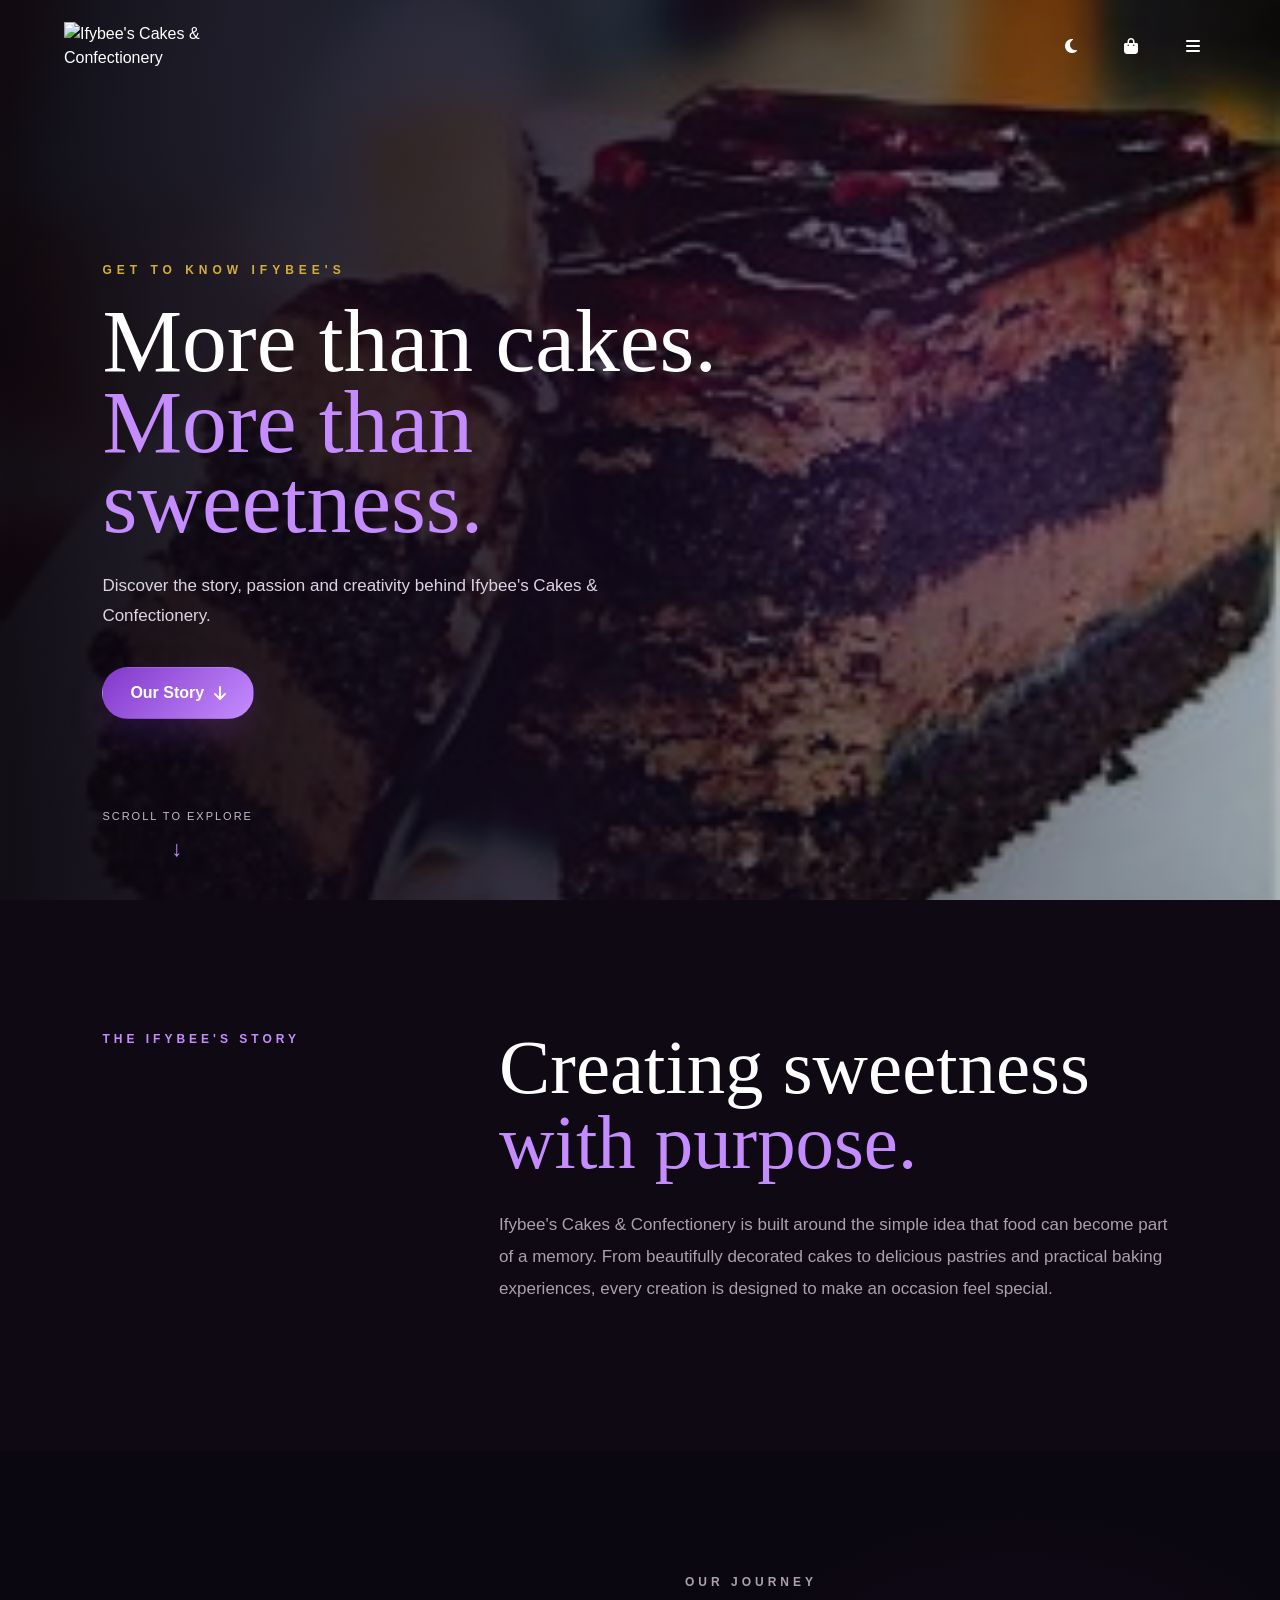
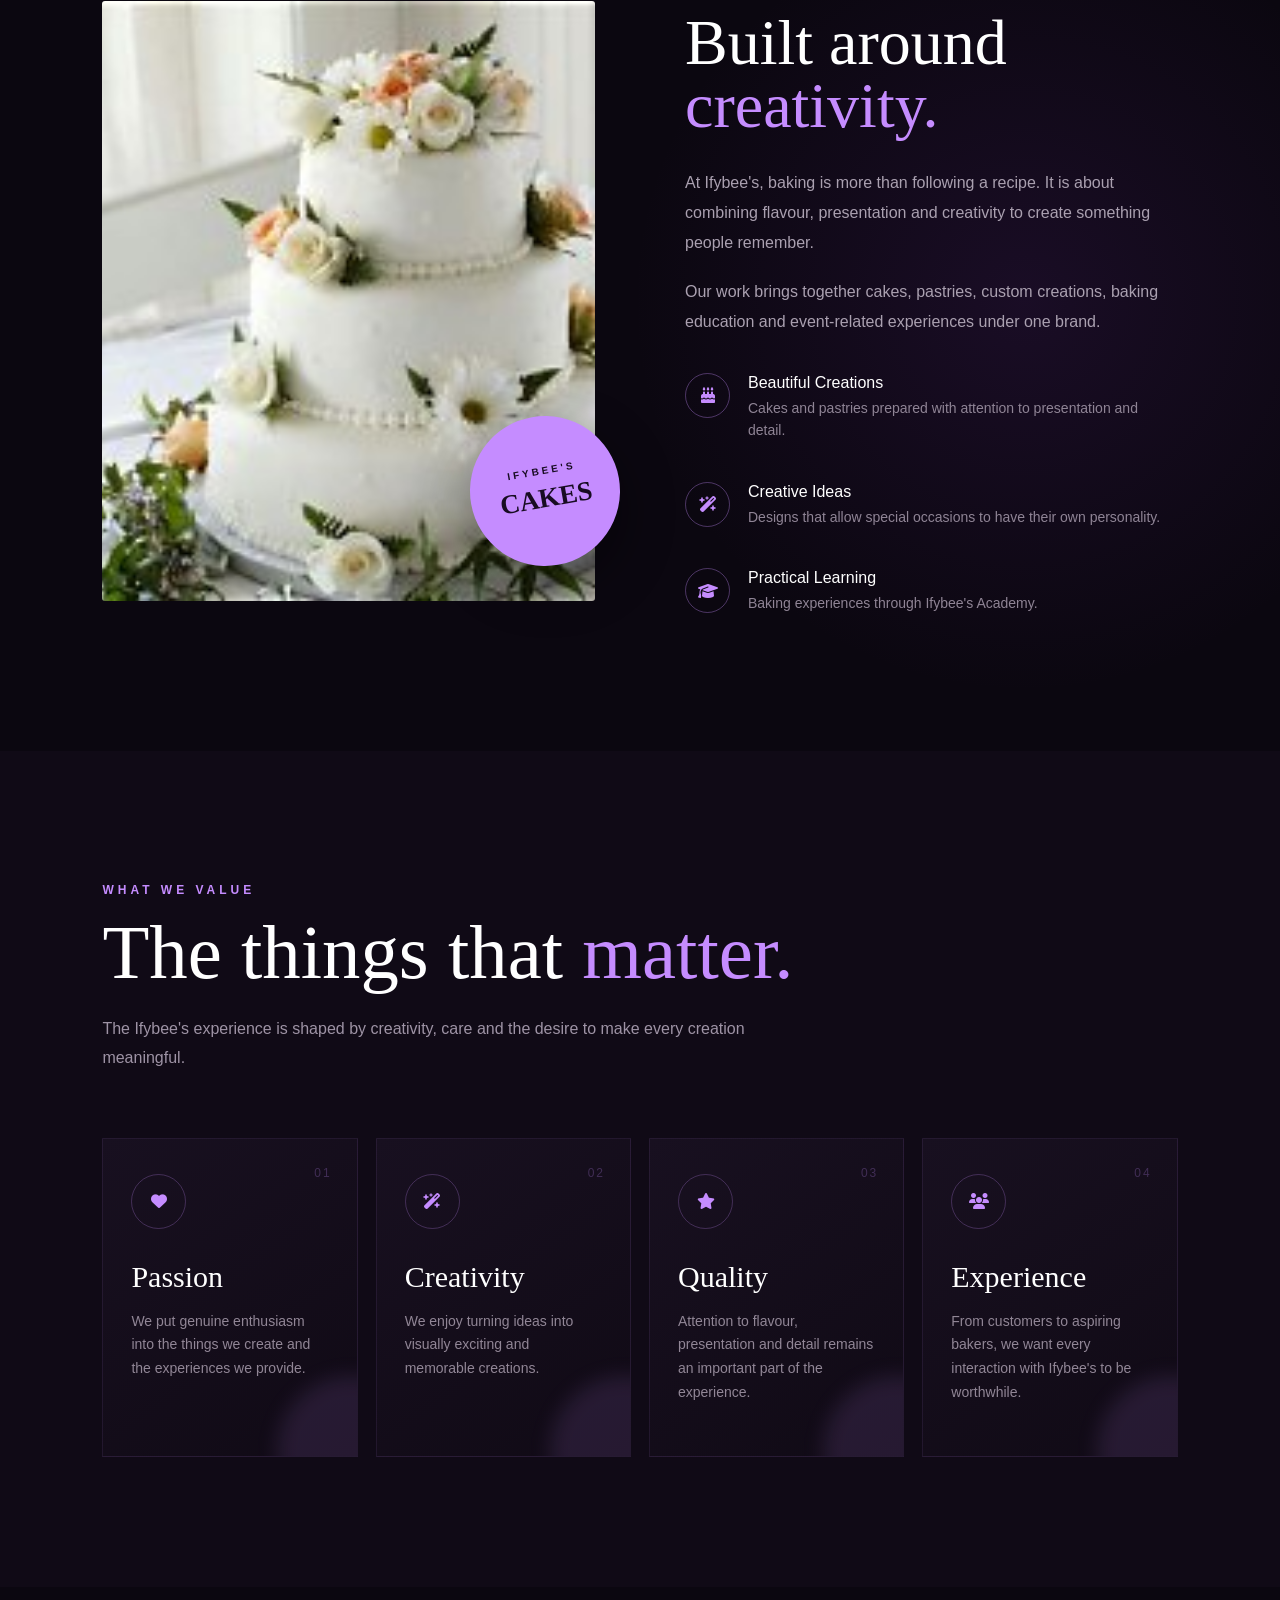
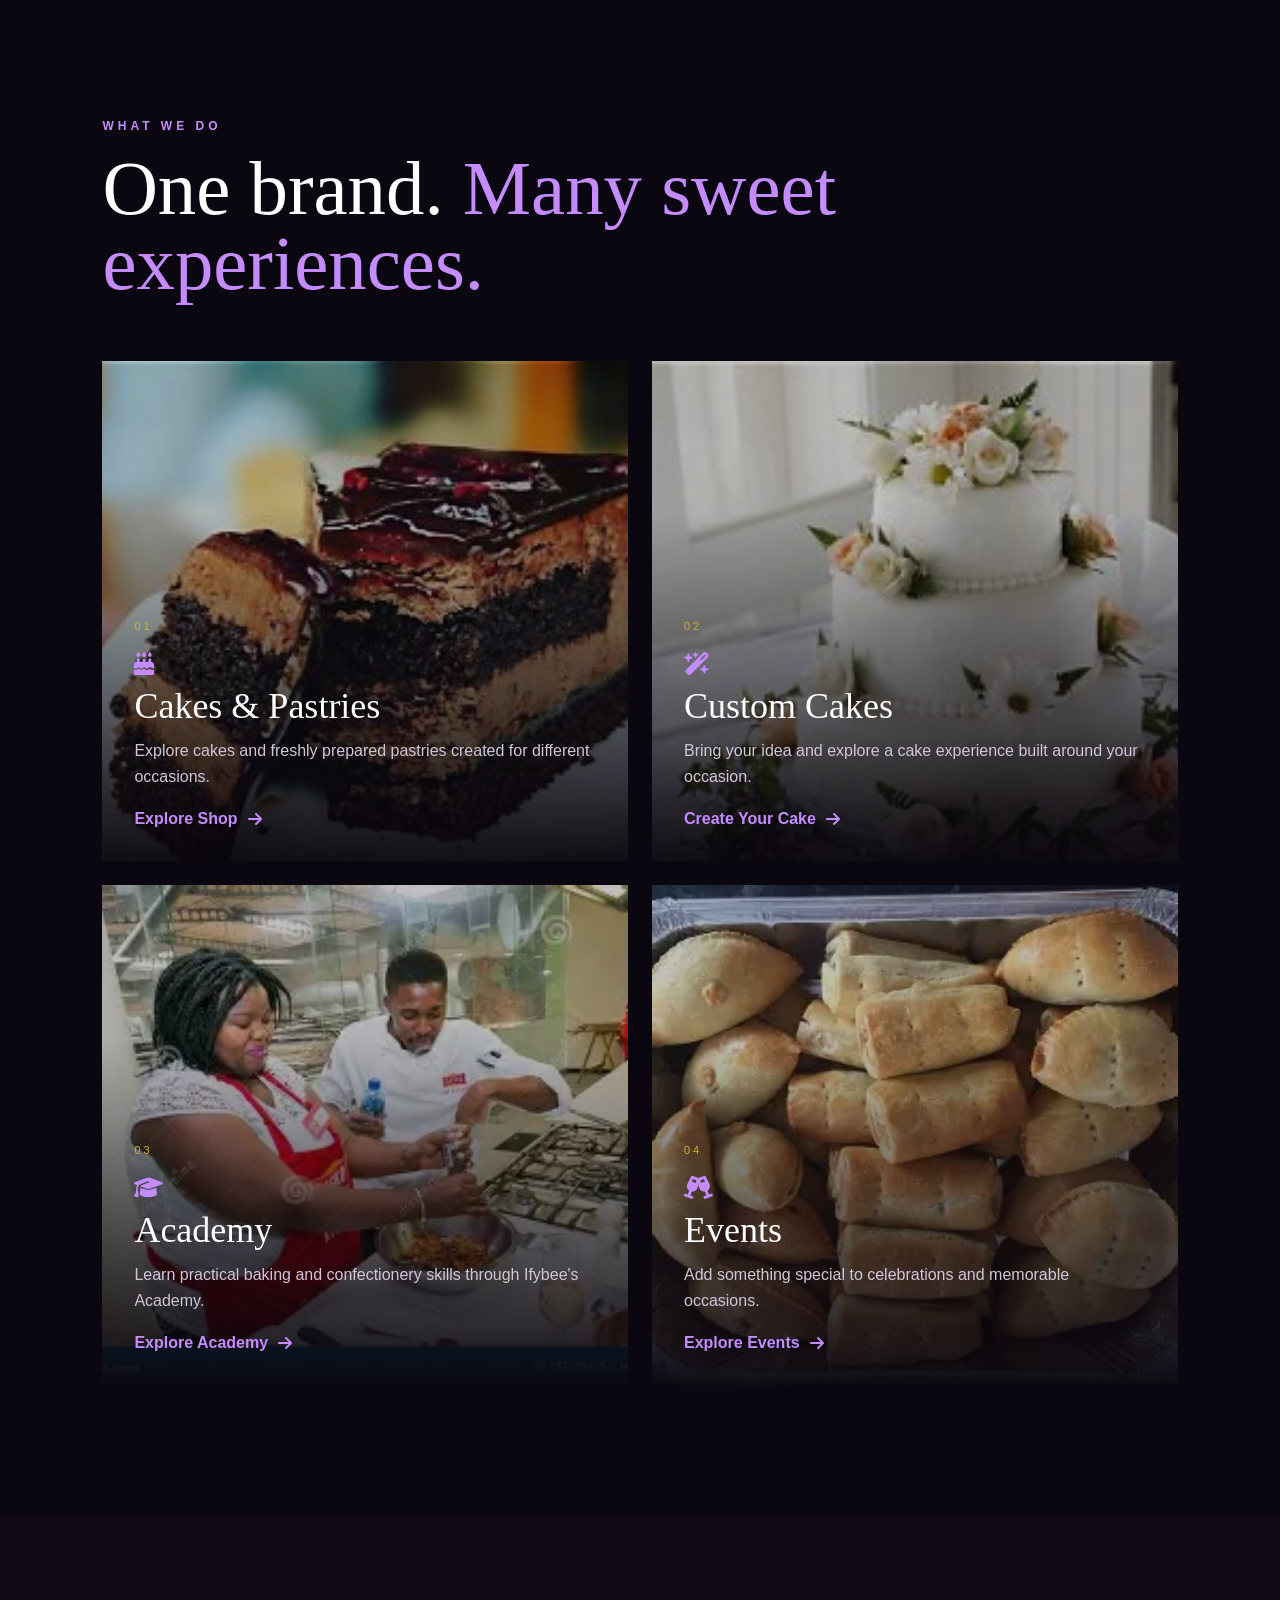
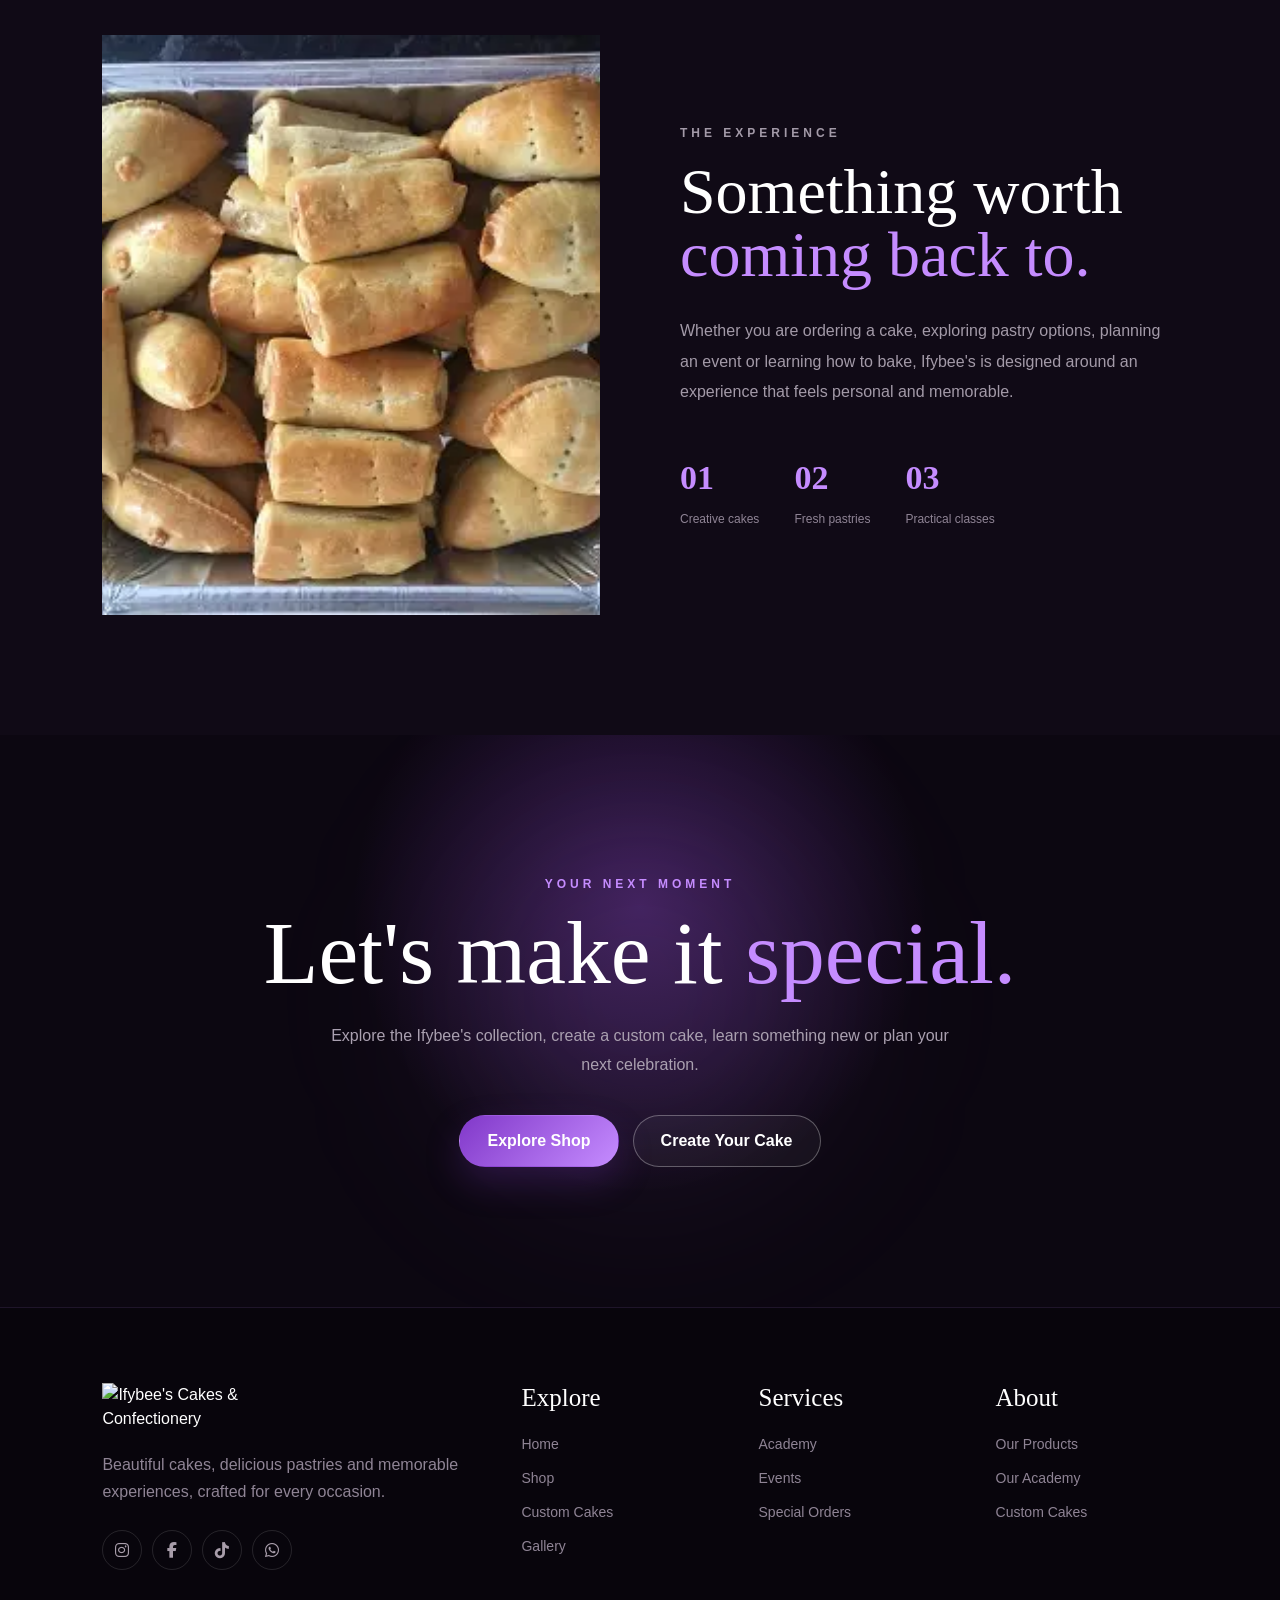
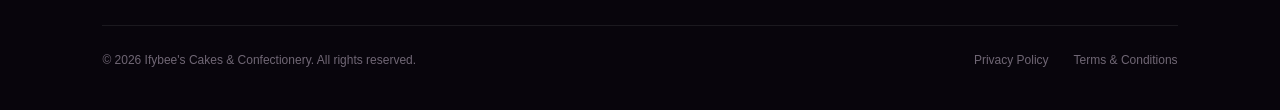
==== about.html @ c3cdbb38 "Update structural arrangemet of ifybee cakes website" ====
<!DOCTYPE html>
<html lang="en">
<head>
    <meta charset="UTF-8">
    <meta name="viewport" content="width=device-width, initial-scale=1.0">

    <meta
        name="description"
        content="Learn more about Ifybee's Cakes & Confectionery, our story, values, services and passion for creating memorable experiences."
    >

    <title>About | Ifybee's Cakes & Confectionery</title>

    <link
        href="https://cdn.jsdelivr.net/npm/bootstrap@5.3.3/dist/css/bootstrap.min.css"
        rel="stylesheet"
    >

    <link
        href="https://cdnjs.cloudflare.com/ajax/libs/font-awesome/6.5.2/css/all.min.css"
        rel="stylesheet"
    >

    <link href="/css/about.css" rel="stylesheet">
    <link href="/css/responsiveness.css" rel="stylesheet">
</head>

<body data-page="about">

    <!-- HEADER -->
    <header class="navbar">

        <a
            href="index.html"
            class="logo"
            aria-label="Ifybee's Cakes & Confectionery home"
        >
            <img
                src="/IMAGES/ifybeeslogo-transparent.png"
                alt="Ifybee's Cakes & Confectionery"
            >
        </a>

        <div class="nav-actions">

            <button
                class="theme-toggle"
                type="button"
                aria-label="Change to light mode"
                aria-pressed="false"
                title="Change to light mode"
            >
                <i class="fa-solid fa-moon theme-moon" aria-hidden="true"></i>
                <i class="fa-solid fa-sun theme-sun" aria-hidden="true"></i>
            </button>

            <button
                class="cart-button"
                type="button"
                aria-label="Shopping cart"
                title="Shopping cart"
            >
                <i class="fa-solid fa-bag-shopping" aria-hidden="true"></i>
            </button>

            <button
                class="menu-button"
                type="button"
                aria-label="Open navigation menu"
                aria-controls="site-menu"
                aria-expanded="false"
            >
                <i class="fa-solid fa-bars" aria-hidden="true"></i>
            </button>

        </div>
    </header>


    <!-- MENU -->
    <div class="menu-overlay"></div>

    <aside
        class="side-menu"
        id="site-menu"
        aria-hidden="true"
    >

        <div class="side-menu-header">
            <p>IFYBEE'S</p>

            <button
                class="close-menu"
                type="button"
                aria-label="Close navigation menu"
            >
                <i class="fa-solid fa-xmark" aria-hidden="true"></i>
            </button>
        </div>

        <nav
            class="side-menu-links"
            aria-label="Main navigation"
        >
            <a href="index.html">Home</a>
            <a href="shop.html">Shop</a>
            <a href="customcakes.html">Custom Cakes</a>
            <a href="academy.html">Academy</a>
            <a href="events.html">Events</a>
            <a href="gallery.html">Gallery</a>
            <a href="about.html" class="active" aria-current="page">About</a>
        </nav>

        <div class="side-menu-footer">
            <p>Something special is waiting.</p>

            <a
                href="customcakes.html"
                class="menu-order-button"
            >
                Order Now
            </a>
        </div>

    </aside>


    <main>

        <!-- HERO -->
        <section class="about-hero">

            <div class="hero-image">
                <img
                    src="/IMAGES/cakes/cake image 3.jpg"
                    alt="Ifybee's cake creation"
                >
            </div>

            <div class="hero-overlay"></div>

            <div class="hero-glow"></div>

            <div class="hero-content reveal">

                <p class="hero-label">
                    GET TO KNOW IFYBEE'S
                </p>

                <h1>
                    More than cakes.
                    <span>More than sweetness.</span>
                </h1>

                <p class="hero-description">
                    Discover the story, passion and creativity behind
                    Ifybee's Cakes & Confectionery.
                </p>

                <a
                    href="#story"
                    class="btn btn-primary"
                >
                    Our Story
                    <i class="fa-solid fa-arrow-down" aria-hidden="true"></i>
                </a>

            </div>

            <div class="hero-scroll">
                <span>Scroll to explore</span>
                <span aria-hidden="true">↓</span>
            </div>

        </section>


        <!-- INTRO -->
        <section class="about-intro" id="story">

            <div class="intro-label reveal">
                <p class="section-label">THE IFYBEE'S STORY</p>
            </div>

            <div class="intro-content reveal">

                <h2>
                    Creating sweetness
                    <span>with purpose.</span>
                </h2>

                <p>
                    Ifybee's Cakes & Confectionery is built around the
                    simple idea that food can become part of a memory.
                    From beautifully decorated cakes to delicious
                    pastries and practical baking experiences, every
                    creation is designed to make an occasion feel special.
                </p>

            </div>

        </section>


        <!-- STORY -->
        <section class="story-section">

            <div class="story-image reveal">

                <img
                    src="/IMAGES/slide/background cake.jpg"
                    alt="Beautiful cake prepared by Ifybee's"
                    loading="lazy"
                >

                <div class="image-badge">
                    <span>IFYBEE'S</span>
                    <strong>CAKES</strong>
                </div>

            </div>

            <div class="story-content reveal">

                <p class="section-label">
                    OUR JOURNEY
                </p>

                <h2>
                    Built around
                    <span>creativity.</span>
                </h2>

                <p>
                    At Ifybee's, baking is more than following a recipe.
                    It is about combining flavour, presentation and
                    creativity to create something people remember.
                </p>

                <p>
                    Our work brings together cakes, pastries, custom
                    creations, baking education and event-related
                    experiences under one brand.
                </p>

                <div class="story-points">

                    <div class="story-point">
                        <span>
                            <i class="fa-solid fa-cake-candles" aria-hidden="true"></i>
                        </span>

                        <div>
                            <h3>Beautiful Creations</h3>
                            <p>
                                Cakes and pastries prepared with attention
                                to presentation and detail.
                            </p>
                        </div>
                    </div>

                    <div class="story-point">
                        <span>
                            <i class="fa-solid fa-wand-magic-sparkles" aria-hidden="true"></i>
                        </span>

                        <div>
                            <h3>Creative Ideas</h3>
                            <p>
                                Designs that allow special occasions to
                                have their own personality.
                            </p>
                        </div>
                    </div>

                    <div class="story-point">
                        <span>
                            <i class="fa-solid fa-graduation-cap" aria-hidden="true"></i>
                        </span>

                        <div>
                            <h3>Practical Learning</h3>
                            <p>
                                Baking experiences through Ifybee's
                                Academy.
                            </p>
                        </div>
                    </div>

                </div>

            </div>

        </section>


        <!-- VALUES -->
        <section class="values-section">

            <div class="section-heading reveal">

                <p class="section-label">
                    WHAT WE VALUE
                </p>

                <h2>
                    The things that
                    <span>matter.</span>
                </h2>

                <p>
                    The Ifybee's experience is shaped by creativity,
                    care and the desire to make every creation meaningful.
                </p>

            </div>


            <div class="values-grid">

                <article class="value-card reveal">

                    <div class="value-icon">
                        <i class="fa-solid fa-heart" aria-hidden="true"></i>
                    </div>

                    <span class="value-number">01</span>

                    <h3>Passion</h3>

                    <p>
                        We put genuine enthusiasm into the things we create
                        and the experiences we provide.
                    </p>

                </article>


                <article class="value-card reveal">

                    <div class="value-icon">
                        <i class="fa-solid fa-wand-magic-sparkles" aria-hidden="true"></i>
                    </div>

                    <span class="value-number">02</span>

                    <h3>Creativity</h3>

                    <p>
                        We enjoy turning ideas into visually exciting and
                        memorable creations.
                    </p>

                </article>


                <article class="value-card reveal">

                    <div class="value-icon">
                        <i class="fa-solid fa-star" aria-hidden="true"></i>
                    </div>

                    <span class="value-number">03</span>

                    <h3>Quality</h3>

                    <p>
                        Attention to flavour, presentation and detail remains
                        an important part of the experience.
                    </p>

                </article>


                <article class="value-card reveal">

                    <div class="value-icon">
                        <i class="fa-solid fa-users" aria-hidden="true"></i>
                    </div>

                    <span class="value-number">04</span>

                    <h3>Experience</h3>

                    <p>
                        From customers to aspiring bakers, we want every
                        interaction with Ifybee's to be worthwhile.
                    </p>

                </article>

            </div>

        </section>


        <!-- SERVICES -->
        <section class="services-section">

            <div class="services-heading reveal">

                <p class="section-label">
                    WHAT WE DO
                </p>

                <h2>
                    One brand.
                    <span>Many sweet experiences.</span>
                </h2>

            </div>


            <div class="services-grid">

                <article class="service-card reveal">

                    <div class="service-image">
                        <img
                            src="/IMAGES/cakes/cake image 3.jpg"
                            alt="Ifybee's cake service"
                            loading="lazy"
                        >
                    </div>

                    <div class="service-content">

                        <span>01</span>

                        <i class="fa-solid fa-cake-candles" aria-hidden="true"></i>

                        <h3>Cakes & Pastries</h3>

                        <p>
                            Explore cakes and freshly prepared pastries
                            created for different occasions.
                        </p>

                        <a href="shop.html">
                            Explore Shop
                            <i class="fa-solid fa-arrow-right" aria-hidden="true"></i>
                        </a>

                    </div>

                </article>


                <article class="service-card reveal">

                    <div class="service-image">
                        <img
                            src="/IMAGES/slide/background cake.jpg"
                            alt="Custom cake design"
                            loading="lazy"
                        >
                    </div>

                    <div class="service-content">

                        <span>02</span>

                        <i class="fa-solid fa-wand-magic-sparkles" aria-hidden="true"></i>

                        <h3>Custom Cakes</h3>

                        <p>
                            Bring your idea and explore a cake experience
                            built around your occasion.
                        </p>

                        <a href="customcakes.html">
                            Create Your Cake
                            <i class="fa-solid fa-arrow-right" aria-hidden="true"></i>
                        </a>

                    </div>

                </article>


                <article class="service-card reveal">

                    <div class="service-image">
                        <img
                            src="/IMAGES/academy/A.webp"
                            alt="Ifybee's baking academy"
                            loading="lazy"
                        >
                    </div>

                    <div class="service-content">

                        <span>03</span>

                        <i class="fa-solid fa-graduation-cap" aria-hidden="true"></i>

                        <h3>Academy</h3>

                        <p>
                            Learn practical baking and confectionery skills
                            through Ifybee's Academy.
                        </p>

                        <a href="academy.html">
                            Explore Academy
                            <i class="fa-solid fa-arrow-right" aria-hidden="true"></i>
                        </a>

                    </div>

                </article>


                <article class="service-card reveal">

                    <div class="service-image">
                        <img
                            src="/IMAGES/pastries/meatpie.webp"
                            alt="Ifybee's event catering service"
                            loading="lazy"
                        >
                    </div>

                    <div class="service-content">

                        <span>04</span>

                        <i class="fa-solid fa-champagne-glasses" aria-hidden="true"></i>

                        <h3>Events</h3>

                        <p>
                            Add something special to celebrations and
                            memorable occasions.
                        </p>

                        <a href="events.html">
                            Explore Events
                            <i class="fa-solid fa-arrow-right" aria-hidden="true"></i>
                        </a>

                    </div>

                </article>

            </div>

        </section>


        <!-- EXPERIENCE -->
        <section class="experience-section">

            <div class="experience-image reveal">

                <img
                    src="/IMAGES/pastries/meatpie.webp"
                    alt="Ifybee's pastry creation"
                    loading="lazy"
                >

            </div>

            <div class="experience-content reveal">

                <p class="section-label">
                    THE EXPERIENCE
                </p>

                <h2>
                    Something worth
                    <span>coming back to.</span>
                </h2>

                <p>
                    Whether you are ordering a cake, exploring pastry
                    options, planning an event or learning how to bake,
                    Ifybee's is designed around an experience that feels
                    personal and memorable.
                </p>

                <div class="experience-stats">

                    <div>
                        <strong>01</strong>
                        <span>Creative cakes</span>
                    </div>

                    <div>
                        <strong>02</strong>
                        <span>Fresh pastries</span>
                    </div>

                    <div>
                        <strong>03</strong>
                        <span>Practical classes</span>
                    </div>

                </div>

            </div>

        </section>


        <!-- CTA -->
        <section class="about-cta">

            <div class="cta-glow"></div>

            <div class="cta-content reveal">

                <p class="section-label">
                    YOUR NEXT MOMENT
                </p>

                <h2>
                    Let's make it
                    <span>special.</span>
                </h2>

                <p>
                    Explore the Ifybee's collection, create a custom cake,
                    learn something new or plan your next celebration.
                </p>

                <div class="cta-buttons">

                    <a
                        href="shop.html"
                        class="btn btn-primary"
                    >
                        Explore Shop
                    </a>

                    <a
                        href="customcakes.html"
                        class="btn btn-secondary"
                    >
                        Create Your Cake
                    </a>

                </div>

            </div>

        </section>

    </main>


    <!-- FOOTER -->
    <footer class="about-footer">

        <div class="footer-main">

            <div class="footer-brand">

                <a
                    href="index.html"
                    class="footer-logo"
                >
                    <img
                        src="/IMAGES/ifybeeslogo-transparent.png"
                        alt="Ifybee's Cakes & Confectionery"
                    >
                </a>

                <p>
                    Beautiful cakes, delicious pastries and memorable
                    experiences, crafted for every occasion.
                </p>

                <div class="footer-socials">

                    <a href="#" aria-label="Instagram">
                        <i class="fa-brands fa-instagram" aria-hidden="true"></i>
                    </a>

                    <a href="#" aria-label="Facebook">
                        <i class="fa-brands fa-facebook-f" aria-hidden="true"></i>
                    </a>

                    <a href="#" aria-label="TikTok">
                        <i class="fa-brands fa-tiktok" aria-hidden="true"></i>
                    </a>

                    <a href="#" aria-label="WhatsApp">
                        <i class="fa-brands fa-whatsapp" aria-hidden="true"></i>
                    </a>

                </div>

            </div>


            <div class="footer-column">

                <h3>Explore</h3>

                <a href="index.html">Home</a>
                <a href="shop.html">Shop</a>
                <a href="customcakes.html">Custom Cakes</a>
                <a href="gallery.html">Gallery</a>

            </div>


            <div class="footer-column">

                <h3>Services</h3>

                <a href="academy.html">Academy</a>
                <a href="events.html">Events</a>
                <a href="customcakes.html">Special Orders</a>

            </div>


            <div class="footer-column">

                <h3>About</h3>

                <a href="shop.html">Our Products</a>
                <a href="academy.html">Our Academy</a>
                <a href="customcakes.html">Custom Cakes</a>

            </div>

        </div>


        <div class="footer-bottom">

            <p>
                © 2026 Ifybee's Cakes & Confectionery.
                All rights reserved.
            </p>

            <div>
                <a href="#">Privacy Policy</a>
                <a href="#">Terms & Conditions</a>
            </div>

        </div>

    </footer>


    <script src="https://cdn.jsdelivr.net/npm/bootstrap@5.3.3/dist/js/bootstrap.bundle.min.js"></script>
    <script src="/JS/about.js"></script>
    <script src="/JS/theme.js"></script>

</body>
</html>
---- css/about.css ----
* {
    box-sizing: border-box;
    margin: 0;
    padding: 0;
}

html {
    scroll-behavior: smooth;
}

body {
    background: #0b0710;
    color: #ffffff;
    font-family: "Manrope", Arial, sans-serif;
    overflow-x: hidden;
}

body.light-mode {
    background: #fbf8ff;
    color: #21152c;
}

img {
    display: block;
    max-width: 100%;
}

a {
    color: inherit;
    text-decoration: none;
}

button {
    font: inherit;
}

.navbar {
    position: absolute;
    top: 0;
    left: 0;
    width: 100%;
    padding: 22px 5%;
    display: flex;
    align-items: center;
    justify-content: space-between;
    z-index: 1000;
}

.logo img {
    width: 150px;
    height: auto;
}

.nav-actions {
    display: flex;
    align-items: center;
    gap: 18px;
}

.theme-toggle,
.cart-button,
.menu-button {
    width: 42px;
    height: 42px;
    border: 0;
    background: transparent;
    color: #ffffff;
    display: flex;
    align-items: center;
    justify-content: center;
    cursor: pointer;
    transition: .3s ease;
}

.theme-toggle:hover,
.cart-button:hover,
.menu-button:hover {
    color: #c58cff;
    transform: translateY(-2px);
}

.theme-sun {
    display: none;
}

body.light-mode .theme-moon {
    display: none;
}

body.light-mode .theme-sun {
    display: block;
}

body.light-mode .theme-toggle,
body.light-mode .cart-button,
body.light-mode .menu-button {
    color: #321b43;
}

/* MENU */

.menu-button {
    display: flex;
}

.menu-overlay {
    position: fixed;
    inset: 0;
    background: rgba(0, 0, 0, .76);
    opacity: 0;
    visibility: hidden;
    transition: .4s ease;
    z-index: 1998;
}

.side-menu {
    position: fixed;
    top: 0;
    right: 0;
    width: min(420px, 90vw);
    height: 100vh;
    padding: 30px;
    background: #151019;
    border-left: 1px solid rgba(197, 140, 255, .2);
    transform: translateX(100%);
    visibility: hidden;
    transition: transform .5s ease, visibility .5s ease;
    z-index: 1999;
    display: flex;
    flex-direction: column;
}

.menu-open .side-menu {
    transform: translateX(0);
    visibility: visible;
}

.menu-open .menu-overlay {
    opacity: 1;
    visibility: visible;
}

.side-menu-header {
    display: flex;
    align-items: center;
    justify-content: space-between;
    padding-bottom: 30px;
    border-bottom: 1px solid rgba(255, 255, 255, .1);
}

.side-menu-header p {
    color: #c58cff;
    font-size: 13px;
    letter-spacing: 4px;
    font-weight: 700;
}

.close-menu {
    width: 42px;
    height: 42px;
    border: 1px solid rgba(255, 255, 255, .15);
    border-radius: 50%;
    background: transparent;
    color: #ffffff;
    cursor: pointer;
    transition: .3s ease;
}

.close-menu:hover {
    background: #c58cff;
    color: #100a15;
}

.side-menu-links {
    display: flex;
    flex-direction: column;
    padding: 30px 0;
    gap: 4px;
}

.side-menu-links a {
    padding: 15px 10px;
    color: #eee7f4;
    font-family: "Cormorant Garamond", Georgia, serif;
    font-size: 25px;
    border-bottom: 1px solid rgba(255, 255, 255, .06);
    transition: .3s ease;
}

.side-menu-links a:hover,
.side-menu-links a.active {
    color: #c58cff;
    padding-left: 20px;
}

.side-menu-footer {
    margin-top: auto;
}

.side-menu-footer p {
    color: #9e93a8;
    margin-bottom: 18px;
}

.menu-order-button {
    display: flex;
    align-items: center;
    justify-content: center;
    min-height: 52px;
    border-radius: 30px;
    background: linear-gradient(135deg, #8d42d7, #c58cff);
    color: #ffffff;
    font-weight: 700;
    transition: .3s ease;
}

.menu-order-button:hover {
    transform: translateY(-3px);
    box-shadow: 0 15px 35px rgba(197, 140, 255, .25);
}

/* GENERAL */

main {
    width: 100%;
}

.section-label {
    color: #c58cff;
    font-size: 12px;
    font-weight: 800;
    letter-spacing: 4px;
    margin-bottom: 16px;
}

.btn {
    display: inline-flex;
    align-items: center;
    justify-content: center;
    gap: 10px;
    min-height: 52px;
    padding: 0 27px;
    border-radius: 30px;
    font-weight: 700;
    transition: .35s ease;
}

.btn-primary {
    background: linear-gradient(135deg, #8138c9, #c58cff);
    color: #ffffff;
    border: 1px solid transparent;
    box-shadow: 0 15px 35px rgba(125, 55, 190, .25);
}

.btn-primary:hover {
    color: #ffffff;
    transform: translateY(-4px);
    box-shadow: 0 20px 40px rgba(125, 55, 190, .35);
}

.btn-secondary {
    color: #ffffff;
    border: 1px solid rgba(255, 255, 255, .3);
    background: rgba(255, 255, 255, .04);
}

.btn-secondary:hover {
    color: #ffffff;
    border-color: #c58cff;
    background: rgba(197, 140, 255, .1);
    transform: translateY(-4px);
}

/* HERO */

.about-hero {
    min-height: 100vh;
    position: relative;
    display: flex;
    align-items: center;
    overflow: hidden;
    background: #0b0710;
}

.hero-image {
    position: absolute;
    inset: 0;
}

.hero-image img {
    width: 100%;
    height: 100%;
    object-fit: cover;
    animation: heroZoom 12s ease-in-out infinite alternate;
}

@keyframes heroZoom {
    from {
        transform: scale(1);
    }

    to {
        transform: scale(1.07);
    }
}

.hero-overlay {
    position: absolute;
    inset: 0;
    background:
        linear-gradient(
            90deg,
            rgba(9, 5, 13, .96) 0%,
            rgba(18, 8, 27, .8) 43%,
            rgba(10, 5, 14, .3) 100%
        );
}

.hero-glow {
    position: absolute;
    width: 450px;
    height: 450px;
    border-radius: 50%;
    background: rgba(139, 66, 203, .18);
    filter: blur(100px);
    right: 5%;
    top: 25%;
}

.hero-content {
    position: relative;
    z-index: 2;
    width: min(680px, 90%);
    margin-left: 8%;
    padding-top: 80px;
}

.hero-label {
    color: #d4af37;
    font-size: 12px;
    letter-spacing: 5px;
    font-weight: 800;
    margin-bottom: 22px;
}

.hero-content h1 {
    color: #ffffff;
    font-family: "Cormorant Garamond", Georgia, serif;
    font-size: clamp(58px, 7vw, 105px);
    line-height: .9;
    font-weight: 500;
    margin-bottom: 28px;
}

.hero-content h1 span {
    display: block;
    color: #c58cff;
}

.hero-description {
    max-width: 570px;
    color: #ddd3e4;
    font-size: 17px;
    line-height: 1.8;
    margin-bottom: 35px;
}

.hero-scroll {
    position: absolute;
    bottom: 35px;
    left: 8%;
    z-index: 2;
    display: flex;
    flex-direction: column;
    gap: 8px;
    color: #c5bbc9;
    font-size: 11px;
    letter-spacing: 2px;
    text-transform: uppercase;
}

.hero-scroll span:last-child {
    color: #c58cff;
    font-size: 22px;
    text-align: center;
}

/* INTRO */

.about-intro {
    padding: 130px 8%;
    display: grid;
    grid-template-columns: .65fr 1.35fr;
    gap: 70px;
    background: #0e0913;
}

.intro-content {
    max-width: 850px;
}

.intro-content h2,
.story-content h2,
.section-heading h2,
.services-heading h2,
.experience-content h2,
.about-cta h2 {
    font-family: "Cormorant Garamond", Georgia, serif;
    font-weight: 500;
    line-height: .98;
}

.intro-content h2 {
    color: #ffffff;
    font-size: clamp(48px, 6vw, 80px);
    margin-bottom: 28px;
}

.intro-content h2 span,
.story-content h2 span,
.section-heading h2 span,
.services-heading h2 span,
.experience-content h2 span,
.about-cta h2 span {
    color: #c58cff;
}

.intro-content > p {
    color: #aaa0b0;
    max-width: 760px;
    font-size: 17px;
    line-height: 1.9;
}

/* STORY */

.story-section {
    padding: 120px 8%;
    display: grid;
    grid-template-columns: 1fr 1fr;
    gap: 90px;
    align-items: center;
    background:
        radial-gradient(circle at 80% 50%, rgba(103, 43, 150, .16), transparent 35%),
        #0b0710;
}

.story-image {
    position: relative;
    min-height: 600px;
}

.story-image img {
    width: 100%;
    height: 600px;
    object-fit: cover;
    border-radius: 3px;
}

.image-badge {
    position: absolute;
    right: -25px;
    bottom: 35px;
    width: 150px;
    height: 150px;
    border-radius: 50%;
    background: #c58cff;
    color: #180c22;
    display: flex;
    flex-direction: column;
    align-items: center;
    justify-content: center;
    transform: rotate(-10deg);
    box-shadow: 0 20px 50px rgba(0, 0, 0, .4);
}

.image-badge span {
    font-size: 10px;
    letter-spacing: 3px;
    font-weight: 800;
}

.image-badge strong {
    font-family: "Cormorant Garamond", Georgia, serif;
    font-size: 27px;
}

.story-content h2 {
    color: #ffffff;
    font-size: clamp(48px, 5vw, 72px);
    margin-bottom: 30px;
}

.story-content > p {
    color: #aaa0b0;
    line-height: 1.9;
    margin-bottom: 18px;
}

.story-points {
    margin-top: 35px;
    display: flex;
    flex-direction: column;
    gap: 24px;
}

.story-point {
    display: flex;
    gap: 18px;
    align-items: flex-start;
}

.story-point > span {
    width: 45px;
    height: 45px;
    flex: 0 0 45px;
    border: 1px solid rgba(197, 140, 255, .35);
    border-radius: 50%;
    display: flex;
    align-items: center;
    justify-content: center;
    color: #c58cff;
}

.story-point h3 {
    color: #ffffff;
    font-size: 16px;
    margin-bottom: 5px;
}

.story-point p {
    color: #8f8495;
    line-height: 1.6;
    font-size: 14px;
}

/* VALUES */

.values-section {
    padding: 130px 8%;
    background: #100a16;
}

.section-heading {
    max-width: 800px;
    margin-bottom: 65px;
}

.section-heading h2 {
    color: #ffffff;
    font-size: clamp(48px, 6vw, 78px);
    margin-bottom: 25px;
}

.section-heading > p:last-child {
    color: #9e93a5;
    line-height: 1.8;
    max-width: 650px;
}

.values-grid {
    display: grid;
    grid-template-columns: repeat(4, 1fr);
    gap: 18px;
}

.value-card {
    min-height: 310px;
    padding: 35px 28px;
    background: linear-gradient(145deg, #181020, #100a15);
    border: 1px solid rgba(197, 140, 255, .1);
    position: relative;
    overflow: hidden;
    transition: .4s ease;
}

.value-card::after {
    content: "";
    position: absolute;
    width: 150px;
    height: 150px;
    right: -70px;
    bottom: -70px;
    background: rgba(197, 140, 255, .12);
    border-radius: 50%;
    filter: blur(10px);
}

.value-card:hover {
    transform: translateY(-8px);
    border-color: rgba(197, 140, 255, .35);
}

.value-icon {
    width: 55px;
    height: 55px;
    display: flex;
    align-items: center;
    justify-content: center;
    color: #c58cff;
    border: 1px solid rgba(197, 140, 255, .25);
    border-radius: 50%;
    margin-bottom: 30px;
}

.value-number {
    position: absolute;
    top: 25px;
    right: 25px;
    color: rgba(197, 140, 255, .25);
    font-size: 12px;
    letter-spacing: 2px;
}

.value-card h3 {
    color: #ffffff;
    font-family: "Cormorant Garamond", Georgia, serif;
    font-size: 30px;
    margin-bottom: 15px;
}

.value-card p {
    color: #918696;
    line-height: 1.7;
    font-size: 14px;
}

/* SERVICES */

.services-section {
    padding: 130px 8%;
    background: #0b0710;
}

.services-heading {
    max-width: 850px;
    margin-bottom: 60px;
}

.services-heading h2 {
    color: #ffffff;
    font-size: clamp(48px, 6vw, 78px);
}

.services-grid {
    display: grid;
    grid-template-columns: repeat(2, 1fr);
    gap: 24px;
}

.service-card {
    min-height: 500px;
    position: relative;
    overflow: hidden;
    background: #15101b;
}

.service-image {
    position: absolute;
    inset: 0;
}

.service-image img {
    width: 100%;
    height: 100%;
    object-fit: cover;
    transition: .7s ease;
}

.service-card:hover .service-image img {
    transform: scale(1.06);
}

.service-card::after {
    content: "";
    position: absolute;
    inset: 0;
    background: linear-gradient(
        0deg,
        rgba(9, 5, 12, .96),
        rgba(9, 5, 12, .25) 70%
    );
}

.service-content {
    position: absolute;
    left: 32px;
    right: 32px;
    bottom: 30px;
    z-index: 2;
}

.service-content > span {
    color: #d4af37;
    font-size: 11px;
    letter-spacing: 3px;
}

.service-content > i {
    display: block;
    color: #c58cff;
    font-size: 23px;
    margin: 15px 0 10px;
}

.service-content h3 {
    color: #ffffff;
    font-family: "Cormorant Garamond", Georgia, serif;
    font-size: 36px;
    margin-bottom: 10px;
}

.service-content p {
    color: #d1c6d7;
    line-height: 1.6;
    max-width: 500px;
    margin-bottom: 18px;
}

.service-content a {
    color: #c58cff;
    font-weight: 700;
    display: inline-flex;
    align-items: center;
    gap: 10px;
    transition: .3s ease;
}

.service-content a:hover {
    gap: 16px;
}

/* EXPERIENCE */

.experience-section {
    padding: 120px 8%;
    display: grid;
    grid-template-columns: 1fr 1fr;
    gap: 80px;
    align-items: center;
    background: #100a16;
}

.experience-image {
    height: 580px;
    overflow: hidden;
}

.experience-image img {
    width: 100%;
    height: 100%;
    object-fit: cover;
}

.experience-content h2 {
    color: #ffffff;
    font-size: clamp(48px, 5vw, 75px);
    margin-bottom: 30px;
}

.experience-content > p {
    color: #a39aa8;
    line-height: 1.9;
    max-width: 620px;
}

.experience-stats {
    display: flex;
    gap: 35px;
    margin-top: 45px;
}

.experience-stats div {
    display: flex;
    flex-direction: column;
    gap: 7px;
}

.experience-stats strong {
    color: #c58cff;
    font-family: "Cormorant Garamond", Georgia, serif;
    font-size: 34px;
}

.experience-stats span {
    color: #8f8495;
    font-size: 12px;
}

/* CTA */

.about-cta {
    position: relative;
    overflow: hidden;
    padding: 140px 8%;
    text-align: center;
    background:
        radial-gradient(circle at 50% 30%, rgba(143, 66, 210, .35), transparent 38%),
        #0c0711;
}

.cta-glow {
    position: absolute;
    width: 350px;
    height: 350px;
    border-radius: 50%;
    background: rgba(197, 140, 255, .1);
    filter: blur(100px);
    left: 50%;
    top: 15%;
    transform: translateX(-50%);
}

.cta-content {
    position: relative;
    z-index: 2;
    max-width: 800px;
    margin: auto;
}

.about-cta h2 {
    color: #ffffff;
    font-size: clamp(55px, 7vw, 90px);
    margin-bottom: 25px;
}

.about-cta p:not(.section-label) {
    color: #aaa0b0;
    line-height: 1.8;
    max-width: 620px;
    margin: 0 auto 35px;
}

.cta-buttons {
    display: flex;
    justify-content: center;
    gap: 15px;
    flex-wrap: wrap;
}

/* FOOTER */

.about-footer {
    background: #08050c;
    border-top: 1px solid rgba(197, 140, 255, .12);
    padding: 75px 8% 25px;
}

.footer-main {
    display: grid;
    grid-template-columns: 2fr 1fr 1fr 1fr;
    gap: 55px;
    padding-bottom: 55px;
}

.footer-logo img {
    width: 145px;
    margin-bottom: 20px;
}

.footer-brand > p {
    max-width: 360px;
    color: #8f8495;
    line-height: 1.7;
}

.footer-socials {
    display: flex;
    gap: 10px;
    margin-top: 25px;
}

.footer-socials a {
    width: 40px;
    height: 40px;
    border: 1px solid rgba(255, 255, 255, .12);
    border-radius: 50%;
    display: flex;
    align-items: center;
    justify-content: center;
    color: #a89daa;
    transition: .3s ease;
}

.footer-socials a:hover {
    color: #ffffff;
    background: #8d42d7;
    border-color: #8d42d7;
}

.footer-column {
    display: flex;
    flex-direction: column;
    gap: 13px;
}

.footer-column h3 {
    color: #ffffff;
    font-family: "Cormorant Garamond", Georgia, serif;
    font-size: 25px;
    margin-bottom: 8px;
}

.footer-column a {
    color: #8f8495;
    font-size: 14px;
    transition: .3s ease;
}

.footer-column a:hover {
    color: #c58cff;
    transform: translateX(4px);
}

.footer-bottom {
    padding-top: 25px;
    border-top: 1px solid rgba(255, 255, 255, .08);
    display: flex;
    justify-content: space-between;
    gap: 20px;
}

.footer-bottom p,
.footer-bottom a {
    color: #706775;
    font-size: 12px;
}

.footer-bottom > div {
    display: flex;
    gap: 25px;
}

.footer-bottom a:hover {
    color: #c58cff;
}

/* REVEAL */

.reveal {
    opacity: 0;
    transform: translateY(35px);
    transition: opacity .8s ease, transform .8s ease;
}

.reveal.visible {
    opacity: 1;
    transform: translateY(0);
}

/* LIGHT MODE */

body.light-mode .about-hero {
    background: #eee6f6;
}

body.light-mode .hero-overlay {
    background:
        linear-gradient(
            90deg,
            rgba(255, 255, 255, .9) 0%,
            rgba(247, 239, 255, .7) 45%,
            rgba(255, 255, 255, .12) 100%
        );
}

body.light-mode .hero-content h1,
body.light-mode .intro-content h2,
body.light-mode .story-content h2,
body.light-mode .section-heading h2,
body.light-mode .services-heading h2,
body.light-mode .experience-content h2,
body.light-mode .about-cta h2 {
    color: #24172d;
}

body.light-mode .hero-description,
body.light-mode .intro-content > p,
body.light-mode .story-content > p,
body.light-mode .section-heading > p:last-child,
body.light-mode .experience-content > p,
body.light-mode .about-cta p:not(.section-label) {
    color: #665b6d;
}

body.light-mode .hero-scroll {
    color: #5f5367;
}

body.light-mode .about-intro,
body.light-mode .story-section,
body.light-mode .services-section,
body.light-mode .about-cta {
    background: #fbf8ff;
}

body.light-mode .values-section,
body.light-mode .experience-section {
    background: #f2eafa;
}

body.light-mode .value-card {
    background: #ffffff;
    border-color: rgba(110, 62, 145, .12);
}

body.light-mode .value-card h3,
body.light-mode .story-point h3,
body.light-mode .service-content h3 {
    color: #281b31;
}

body.light-mode .value-card p,
body.light-mode .story-point p {
    color: #766a7b;
}

body.light-mode .service-card::after {
    background: linear-gradient(
        0deg,
        rgba(20, 10, 28, .85),
        rgba(20, 10, 28, .1) 75%
    );
}

body.light-mode .about-footer {
    background: #eee6f6;
    border-top-color: rgba(110, 62, 145, .15);
}

body.light-mode .footer-column h3 {
    color: #2b1c34;
}

body.light-mode .footer-column a {
    color: #6e6275;
}

body.light-mode .footer-brand > p {
    color: #6e6275;
}

body.light-mode .footer-bottom {
    border-top-color: rgba(50, 30, 65, .12);
}

body.light-mode .footer-bottom p,
body.light-mode .footer-bottom a {
    color: #766a7b;
}

body.light-mode .side-menu {
    background: #faf6ff;
    border-left-color: rgba(110, 62, 145, .15);
}

body.light-mode .side-menu-header {
    border-bottom-color: rgba(50, 30, 65, .1);
}

body.light-mode .side-menu-header p {
    color: #713ca3;
}

body.light-mode .close-menu {
    color: #321d3e;
    border-color: rgba(50, 30, 65, .15);
}

body.light-mode .side-menu-links a {
    color: #33253c;
    border-bottom-color: rgba(50, 30, 65, .08);
}

body.light-mode .side-menu-links a:hover,
body.light-mode .side-menu-links a.active {
    color: #783db0;
}

body.light-mode .side-menu-footer p {
    color: #766a7b;
}

body.light-mode .btn-secondary {
    color: #392742;
    border-color: rgba(70, 40, 85, .25);
    background: rgba(255, 255, 255, .6);
}

/* MENU FIX FOR DESKTOP */

@media (min-width: 1001px) {

    body[data-page="about"] .menu-button {
        display: flex !important;
    }

    body[data-page="about"] .side-menu {
        width: min(420px, 90vw) !important;
        max-width: 420px !important;
        visibility: hidden !important;
        pointer-events: auto !important;
        transform: translateX(100%) !important;
    }

    body[data-page="about"] .menu-overlay {
        display: block !important;
    }

    body[data-page="about"].menu-open .side-menu {
        transform: translateX(0) !important;
        visibility: visible !important;
    }

    body[data-page="about"].menu-open .menu-overlay {
        display: block !important;
        opacity: 1 !important;
        visibility: visible !important;
    }
}

/* RESPONSIVE */

@media (max-width: 1000px) {

    .about-intro {
        grid-template-columns: 1fr;
        gap: 25px;
    }

    .story-section,
    .experience-section {
        grid-template-columns: 1fr;
        gap: 55px;
    }

    .values-grid {
        grid-template-columns: repeat(2, 1fr);
    }

    .footer-main {
        grid-template-columns: 2fr 1fr 1fr;
    }

    .footer-brand {
        grid-column: 1 / -1;
    }
}

@media (max-width: 700px) {

    .navbar {
        padding: 14px 4%;
    }

    .logo img {
        width: 120px;
    }

    .nav-actions {
        gap: 6px;
    }

    .about-hero {
        min-height: 760px;
    }

    .hero-content {
        width: 90%;
        margin-left: 5%;
        padding-top: 80px;
    }

    .hero-content h1 {
        font-size: clamp(52px, 15vw, 75px);
    }

    .hero-description {
        font-size: 15px;
    }

    .hero-scroll {
        left: 5%;
    }

    .about-intro,
    .story-section,
    .values-section,
    .services-section,
    .experience-section,
    .about-cta {
        padding: 85px 6%;
    }

    .story-image,
    .story-image img,
    .experience-image {
        min-height: 420px;
        height: 420px;
    }

    .image-badge {
        width: 115px;
        height: 115px;
        right: -8px;
        bottom: 20px;
    }

    .values-grid,
    .services-grid {
        grid-template-columns: 1fr;
    }

    .value-card {
        min-height: 280px;
    }

    .service-card {
        min-height: 430px;
    }

    .experience-stats {
        gap: 18px;
        flex-wrap: wrap;
    }

    .footer-main {
        grid-template-columns: 1fr 1fr;
        gap: 40px 25px;
    }

    .footer-brand {
        grid-column: 1 / -1;
    }

    .footer-bottom {
        flex-direction: column;
    }

    .footer-bottom > div {
        flex-wrap: wrap;
    }

    .cta-buttons {
        flex-direction: column;
    }

    .cta-buttons .btn {
        width: 100%;
    }
}

@media (max-width: 420px) {

    .navbar {
        padding: 12px 3.5%;
    }

    .logo img {
        width: 105px;
    }

    .hero-content h1 {
        font-size: 51px;
    }

    .section-label {
        font-size: 10px;
        letter-spacing: 3px;
    }

    .story-image,
    .story-image img,
    .experience-image {
        min-height: 350px;
        height: 350px;
    }

    .footer-main {
        grid-template-columns: 1fr;
    }

    .footer-brand {
        grid-column: auto;
    }

    .footer-bottom > div {
        flex-direction: column;
        gap: 10px;
    }
}

@media (prefers-reduced-motion: reduce) {

    html {
        scroll-behavior: auto;
    }

    *,
    *::before,
    *::after {
        animation-duration: .01ms !important;
        animation-iteration-count: 1 !important;
        transition-duration: .01ms !important;
    }
}
---- css/responsiveness.css ----
/* ================================================
   IFYBEE'S — SHARED RESPONSIVE SYSTEM
   ================================================ */

html {
    width: 100%;
    overflow-x: hidden;
    scroll-behavior: smooth;
}

body {
    width: 100%;
    max-width: 100%;
    overflow-x: hidden;
}

*,
*::before,
*::after {
    box-sizing: border-box;
}

img,
video,
svg,
canvas {
    max-width: 100%;
}

img {
    height: auto;
}

button,
input,
select,
textarea {
    max-width: 100%;
}

/* Prevent long text and grid children from forcing horizontal scrolling */

.container,
section,
header,
footer,
main,
.grid,
[class*="grid"],
[class*="content"] {
    min-width: 0;
}

/* Shared page width */

section > .container,
section > .section-container,
section > .intro-container,
section > .faq-container {
    width: min(92%, 1300px);
    margin-left: auto;
    margin-right: auto;
}

/* Shared navigation */

.navbar {
    width: 100%;
    max-width: 100%;
}

.logo img {
    display: block;
    width: clamp(105px, 12vw, 150px);
    max-width: 42vw;
    object-fit: contain;
}

.nav-actions {
    flex-shrink: 0;
}

/* Flexible buttons and button groups */

.hero-buttons,
.cta-buttons,
.button-group,
.buttons,
.form-actions {
    display: flex;
    flex-wrap: wrap;
    gap: 14px;
}


/* ================================================
   TABLET / SMALL LAPTOPS
   ================================================ */

@media (max-width: 1000px) {

    .navbar {
        padding-left: 5%;
        padding-right: 5%;
    }

    .desktop-nav {
        display: none;
    }

    .menu-button {
        display: flex;
        align-items: center;
        justify-content: center;
    }

    .hero-grid,
    .about-grid,
    .video-wrap,
    .inspiration-grid,
    .why-grid,
    .occasion-grid,
    .process-grid,
    .event-service-grid,
    .class-grid,
    .learn-grid,
    .benefit-grid {
        grid-template-columns: 1fr 1fr;
    }

    .hero-content,
    .custom-hero-content,
    .events-hero-content,
    .gallery-hero-content,
    .shop-hero-content {
        max-width: 90%;
    }

    .search-box {
        max-width: 100%;
    }

    .side-menu {
        width: min(420px, 88vw);
    }

    .gallery-grid,
    .product-grid {
        grid-template-columns: repeat(2, minmax(0, 1fr));
    }
}


/* ================================================
   PHONES
   ================================================ */

@media (max-width: 700px) {

    .navbar {
        padding: 14px 4%;
    }

    .logo img {
        width: 120px;
        max-width: 40vw;
    }

    .nav-actions {
        gap: 8px;
    }

    .hero-grid,
    .about-grid,
    .video-wrap,
    .inspiration-grid,
    .why-grid,
    .occasion-grid,
    .process-grid,
    .event-service-grid,
    .class-grid,
    .learn-grid,
    .benefit-grid,
    .gallery-grid,
    .product-grid {
        grid-template-columns: 1fr;
    }

    .hero-content,
    .custom-hero-content,
    .events-hero-content,
    .gallery-hero-content,
    .shop-hero-content,
    .custom-cakes-content,
    .events-content,
    .request-content,
    .enquiry-content,
    .statement-content,
    .video-content {
        width: 100%;
        max-width: 100%;
    }

    .hero-buttons,
    .cta-buttons,
    .button-group,
    .buttons,
    .form-actions {
        width: 100%;
        flex-direction: column;
    }

    .hero-buttons > *,
    .cta-buttons > *,
    .button-group > *,
    .buttons > *,
    .form-actions > * {
        width: 100%;
    }

    .search-box {
        width: 100%;
        max-width: 100%;
    }

    .side-menu {
        width: min(390px, 88vw);
        max-width: 88vw;
    }

    .side-menu-links a {
        min-height: 48px;
    }

    .section,
    section {
        max-width: 100%;
    }

    textarea,
    input,
    select {
        width: 100%;
        max-width: 100%;
    }
}


/* ================================================
   SMALL PHONES
   ================================================ */

@media (max-width: 420px) {

    .navbar {
        padding: 12px 3.5%;
    }

    .logo img {
        width: 105px;
    }

    .side-menu {
        width: 90vw;
        max-width: 90vw;
    }

    h1 {
        overflow-wrap: anywhere;
    }

    .search-box input {
        min-width: 0;
    }
}


/* ================================================
   VERY SMALL SCREENS
   ================================================ */

@media (max-width: 360px) {

    .navbar {
        padding-left: 3%;
        padding-right: 3%;
    }

    .logo img {
        width: 95px;
    }

    .nav-actions {
        gap: 5px;
    }
}


/* ================================================
   ACCESSIBILITY / REDUCED MOTION
   ================================================ */

@media (prefers-reduced-motion: reduce) {

    html {
        scroll-behavior: auto;
    }

    *,
    *::before,
    *::after {
        animation-duration: 0.01ms !important;
        animation-iteration-count: 1 !important;
        transition-duration: 0.01ms !important;
    }
}



/* ================================================
   IFYBEE'S SHARED NAVIGATION OVERRIDE
   Sidebar navigation is used at every screen size.
   ================================================ */

.menu-button {
    display: inline-flex !important;
    align-items: center;
    justify-content: center;
    width: 46px;
    height: 46px;
    border: 0;
    background: transparent;
    color: #ffffff;
    cursor: pointer;
}

.menu-button:hover {
    color: #c58cff;
}

.menu-overlay {
    pointer-events: none;
}

body.menu-open .menu-overlay {
    pointer-events: auto;
}

.side-menu {
    visibility: visible;
}

body.menu-open .side-menu {
    visibility: visible;
    pointer-events: auto;
}
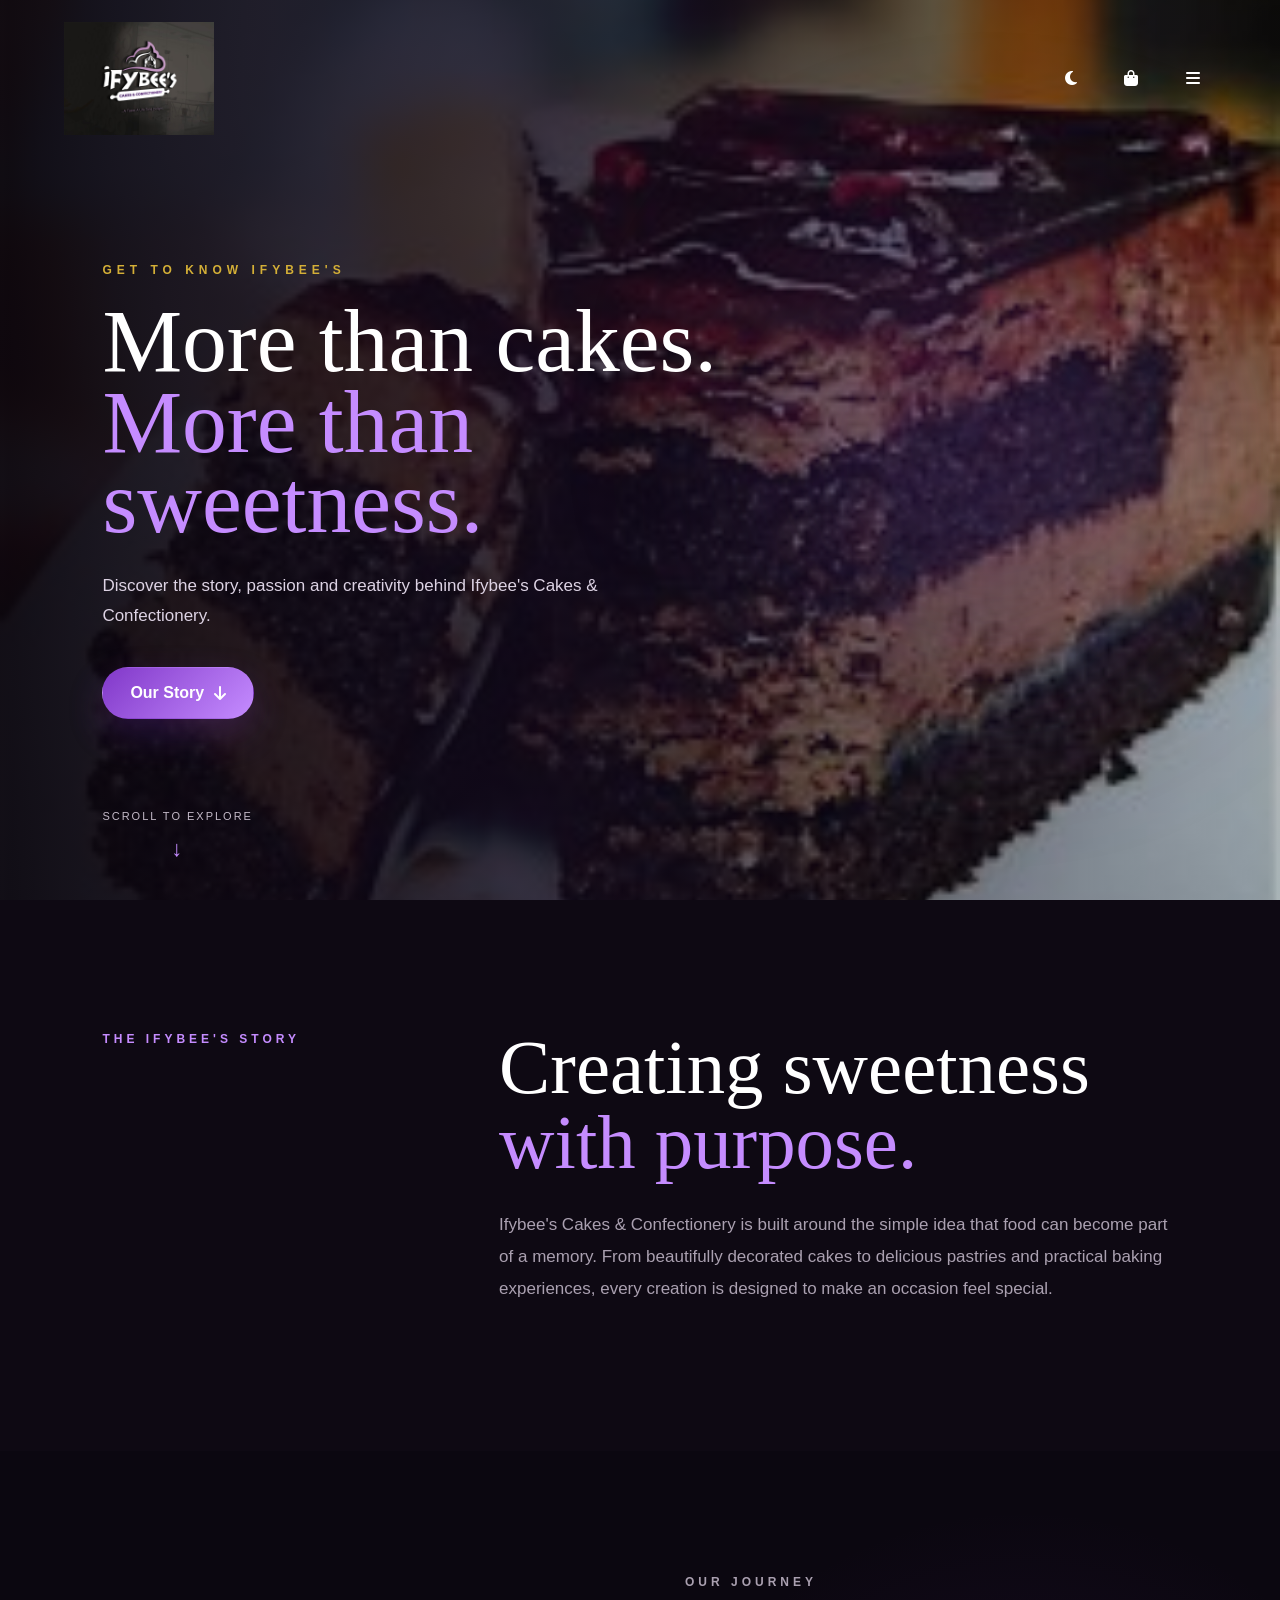
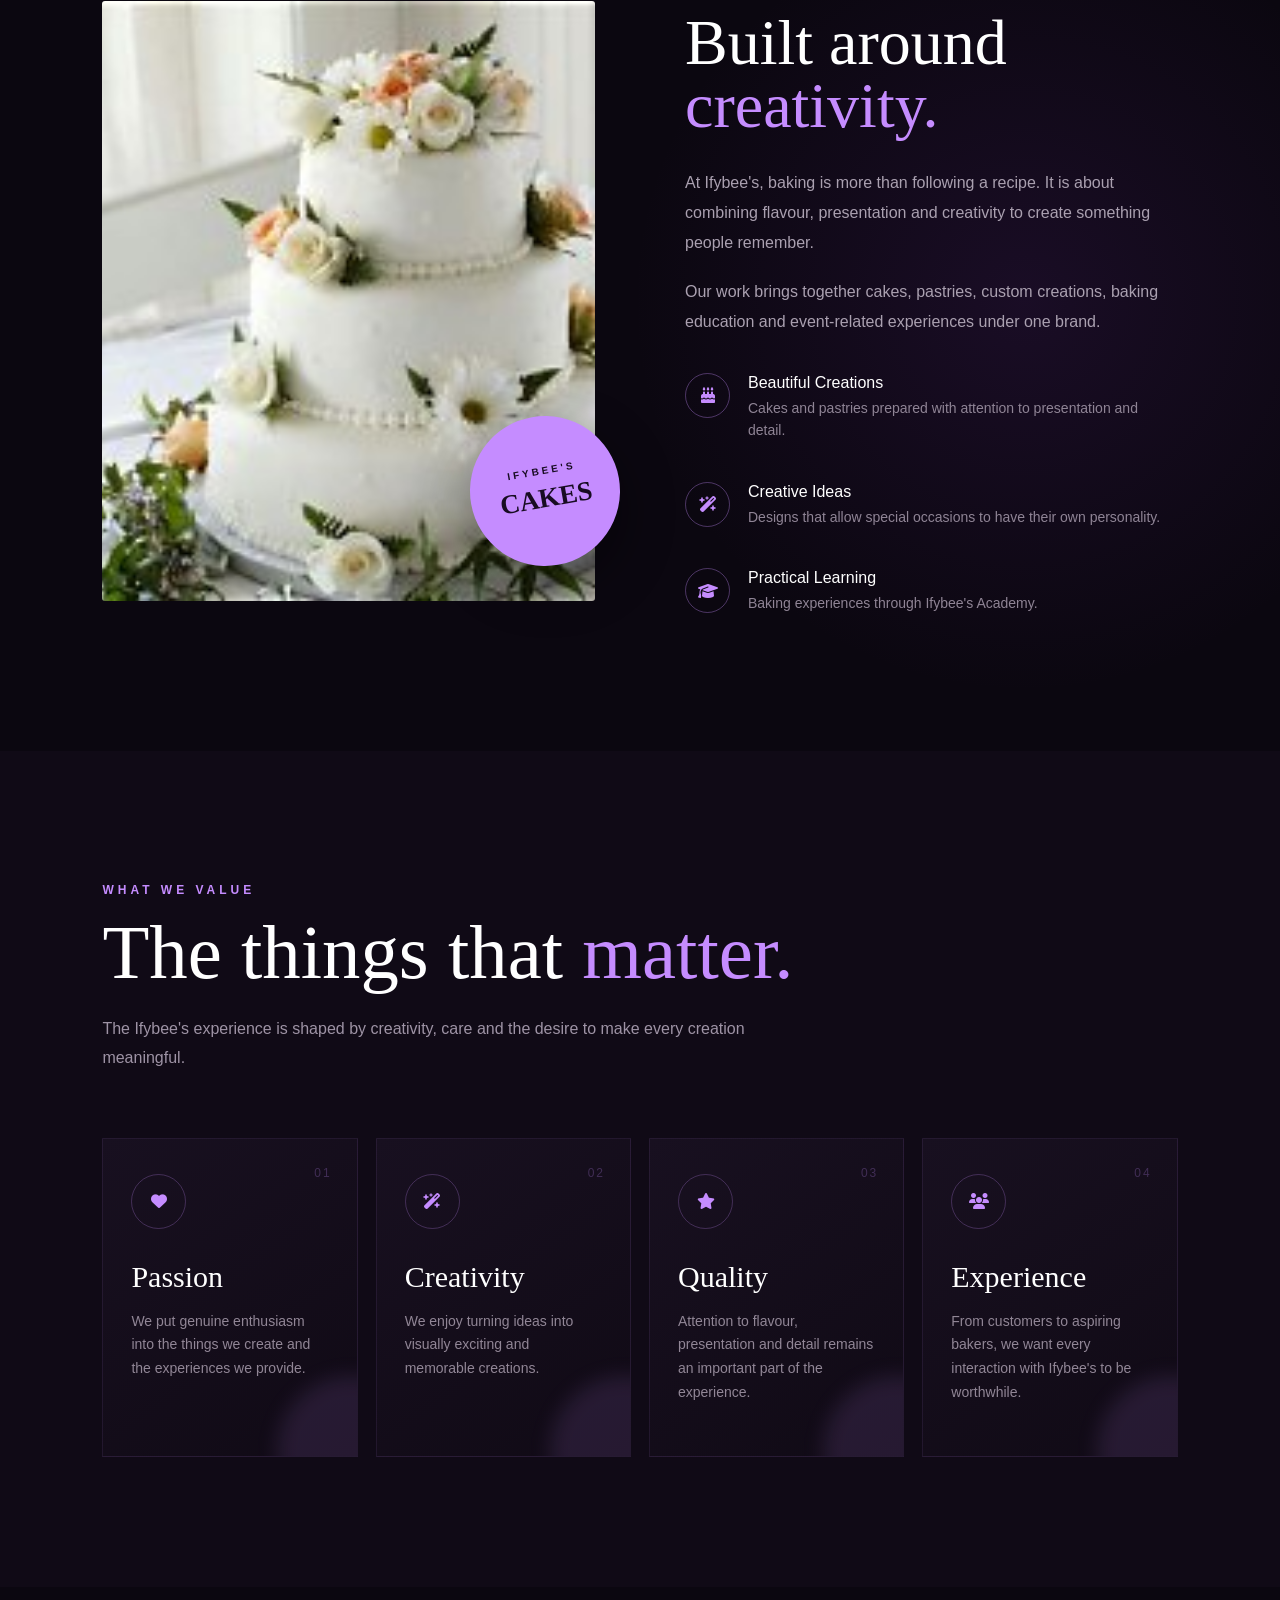
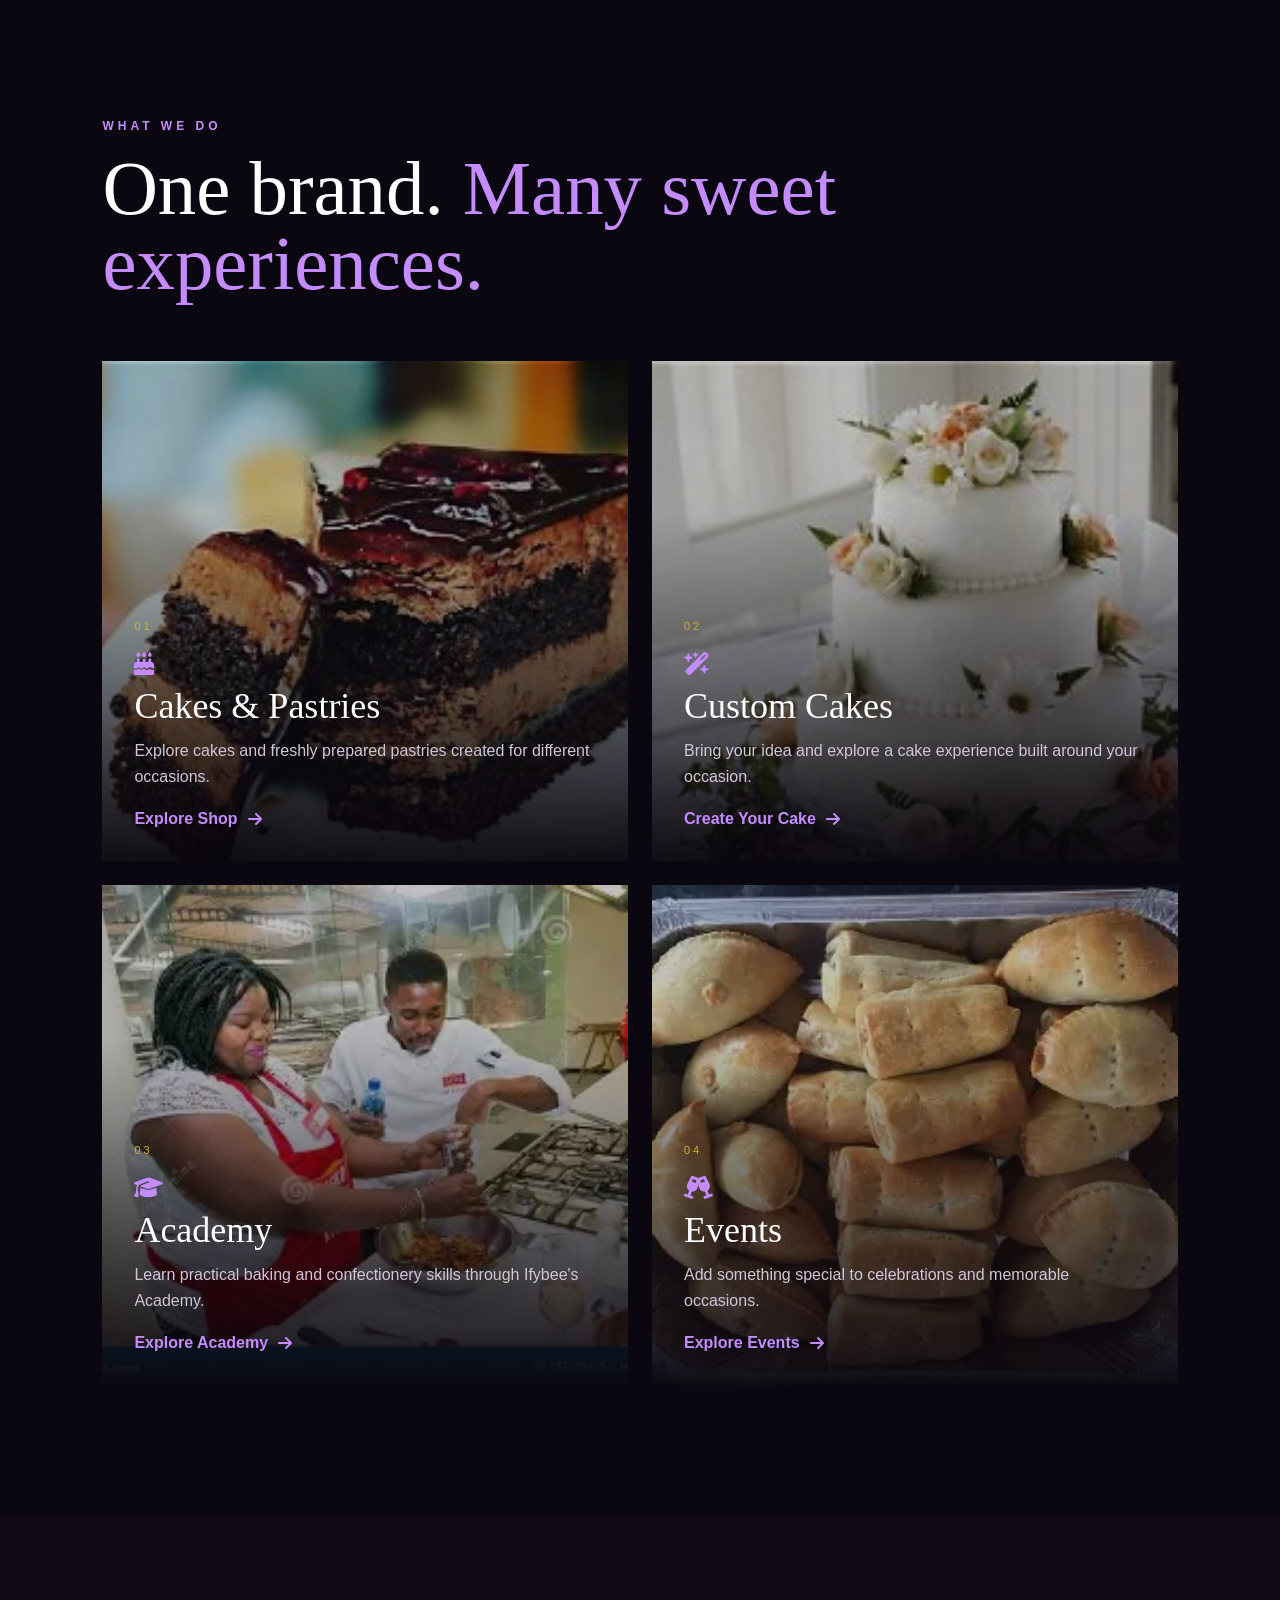
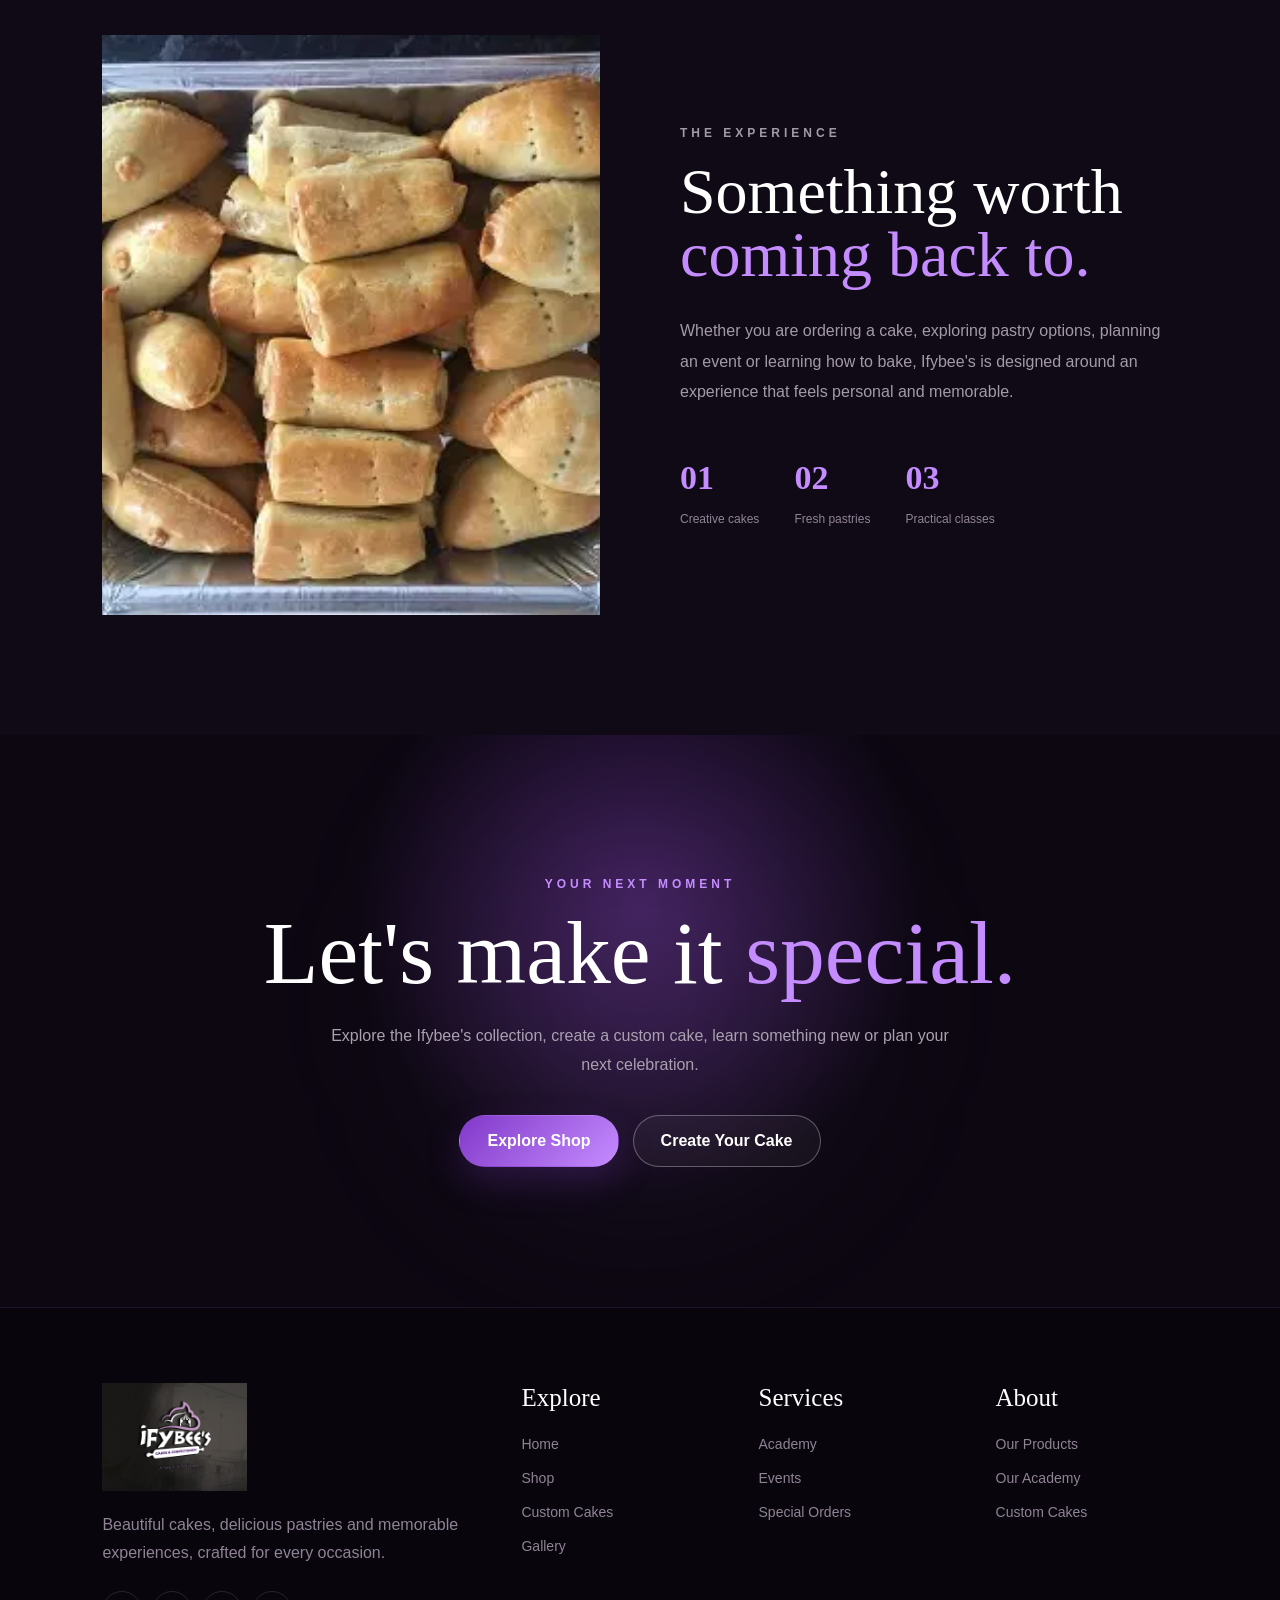
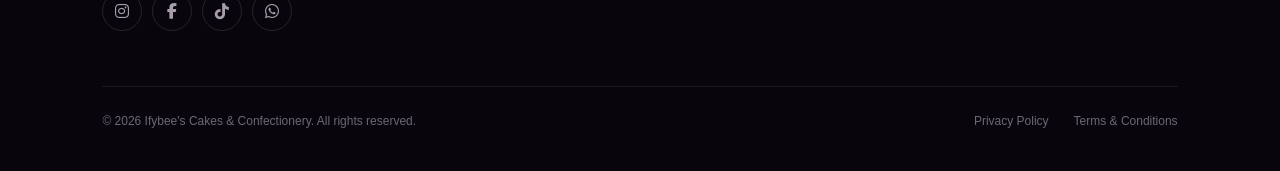
==== commit 5d27b3e3: "edited hyperlinks to ensure alignment with github" ====
--- a/about.html
+++ b/about.html
@@ -21,8 +21,8 @@
         rel="stylesheet"
     >
 
-    <link href="/css/about.css" rel="stylesheet">
-    <link href="/css/responsiveness.css" rel="stylesheet">
+    <link href="css/about.css" rel="stylesheet">
+    <link href="css/responsiveness.css" rel="stylesheet">
 </head>
 
 <body data-page="about">
@@ -36,7 +36,7 @@
             aria-label="Ifybee's Cakes & Confectionery home"
         >
             <img
-                src="/IMAGES/ifybeeslogo-transparent.png"
+                src="IMAGES/ifybeeslogo.jpg"
                 alt="Ifybee's Cakes & Confectionery"
             >
         </a>
@@ -132,7 +132,7 @@
 
             <div class="hero-image">
                 <img
-                    src="/IMAGES/cakes/cake image 3.jpg"
+                        src="IMAGES/cakes/cake image 3.jpg"
                     alt="Ifybee's cake creation"
                 >
             </div>
@@ -208,7 +208,7 @@
             <div class="story-image reveal">
 
                 <img
-                    src="/IMAGES/slide/background cake.jpg"
+                    src="IMAGES/slide/background cake.jpg"
                     alt="Beautiful cake prepared by Ifybee's"
                     loading="lazy"
                 >
@@ -417,7 +417,7 @@
 
                     <div class="service-image">
                         <img
-                            src="/IMAGES/cakes/cake image 3.jpg"
+                            src="IMAGES/cakes/cake image 3.jpg"
                             alt="Ifybee's cake service"
                             loading="lazy"
                         >
@@ -450,7 +450,7 @@
 
                     <div class="service-image">
                         <img
-                            src="/IMAGES/slide/background cake.jpg"
+                            src="IMAGES/slide/background cake.jpg"
                             alt="Custom cake design"
                             loading="lazy"
                         >
@@ -483,7 +483,7 @@
 
                     <div class="service-image">
                         <img
-                            src="/IMAGES/academy/A.webp"
+                            src="IMAGES/academy/A.webp"
                             alt="Ifybee's baking academy"
                             loading="lazy"
                         >
@@ -516,7 +516,7 @@
 
                     <div class="service-image">
                         <img
-                            src="/IMAGES/pastries/meatpie.webp"
+                            src="IMAGES/pastries/meatpie.webp"
                             alt="Ifybee's event catering service"
                             loading="lazy"
                         >
@@ -555,7 +555,7 @@
             <div class="experience-image reveal">
 
                 <img
-                    src="/IMAGES/pastries/meatpie.webp"
+                    src="IMAGES/pastries/meatpie.webp"
                     alt="Ifybee's pastry creation"
                     loading="lazy"
                 >
@@ -662,7 +662,7 @@
                     class="footer-logo"
                 >
                     <img
-                        src="/IMAGES/ifybeeslogo-transparent.png"
+                        src="IMAGES/ifybeeslogo.jpg"
                         alt="Ifybee's Cakes & Confectionery"
                     >
                 </a>
@@ -749,8 +749,7 @@
 
 
     <script src="https://cdn.jsdelivr.net/npm/bootstrap@5.3.3/dist/js/bootstrap.bundle.min.js"></script>
-    <script src="/JS/about.js"></script>
-    <script src="/JS/theme.js"></script>
+    <script src="JS/about.js"></script>
 
 </body>
 </html>
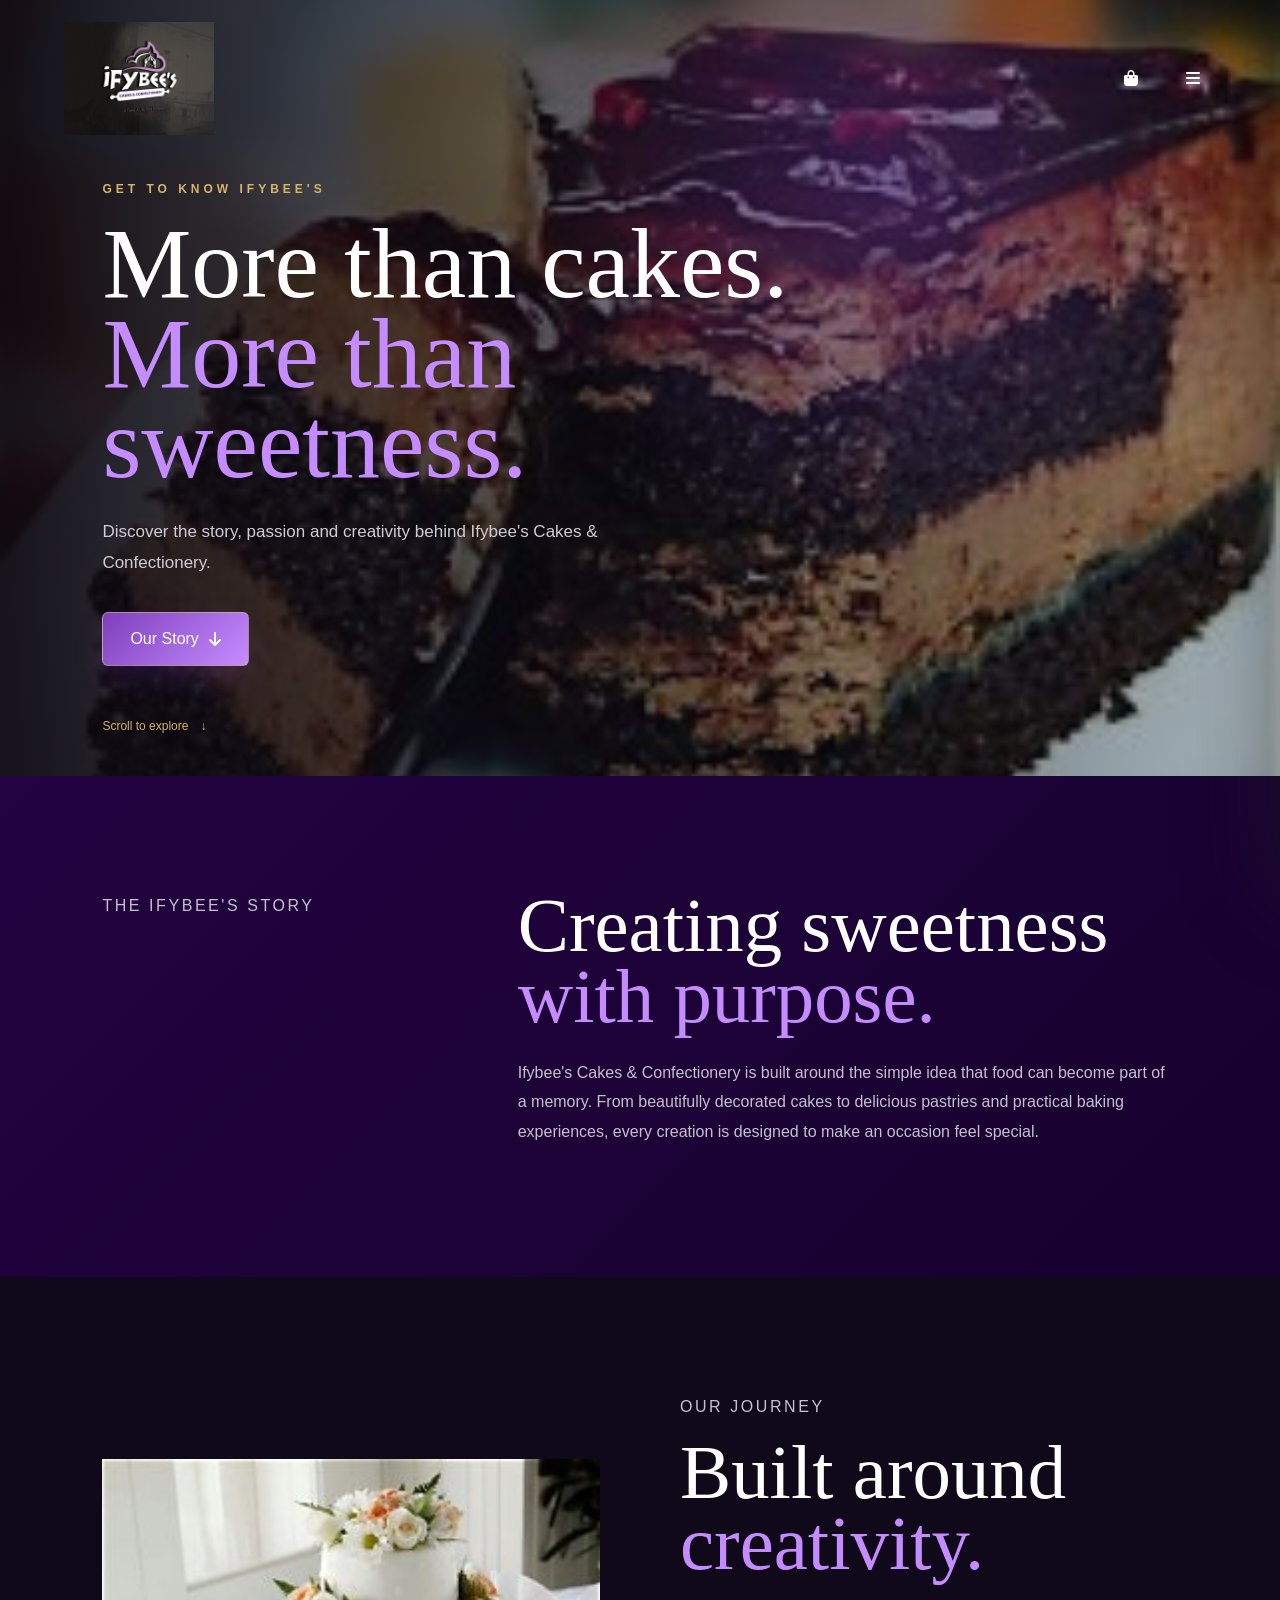
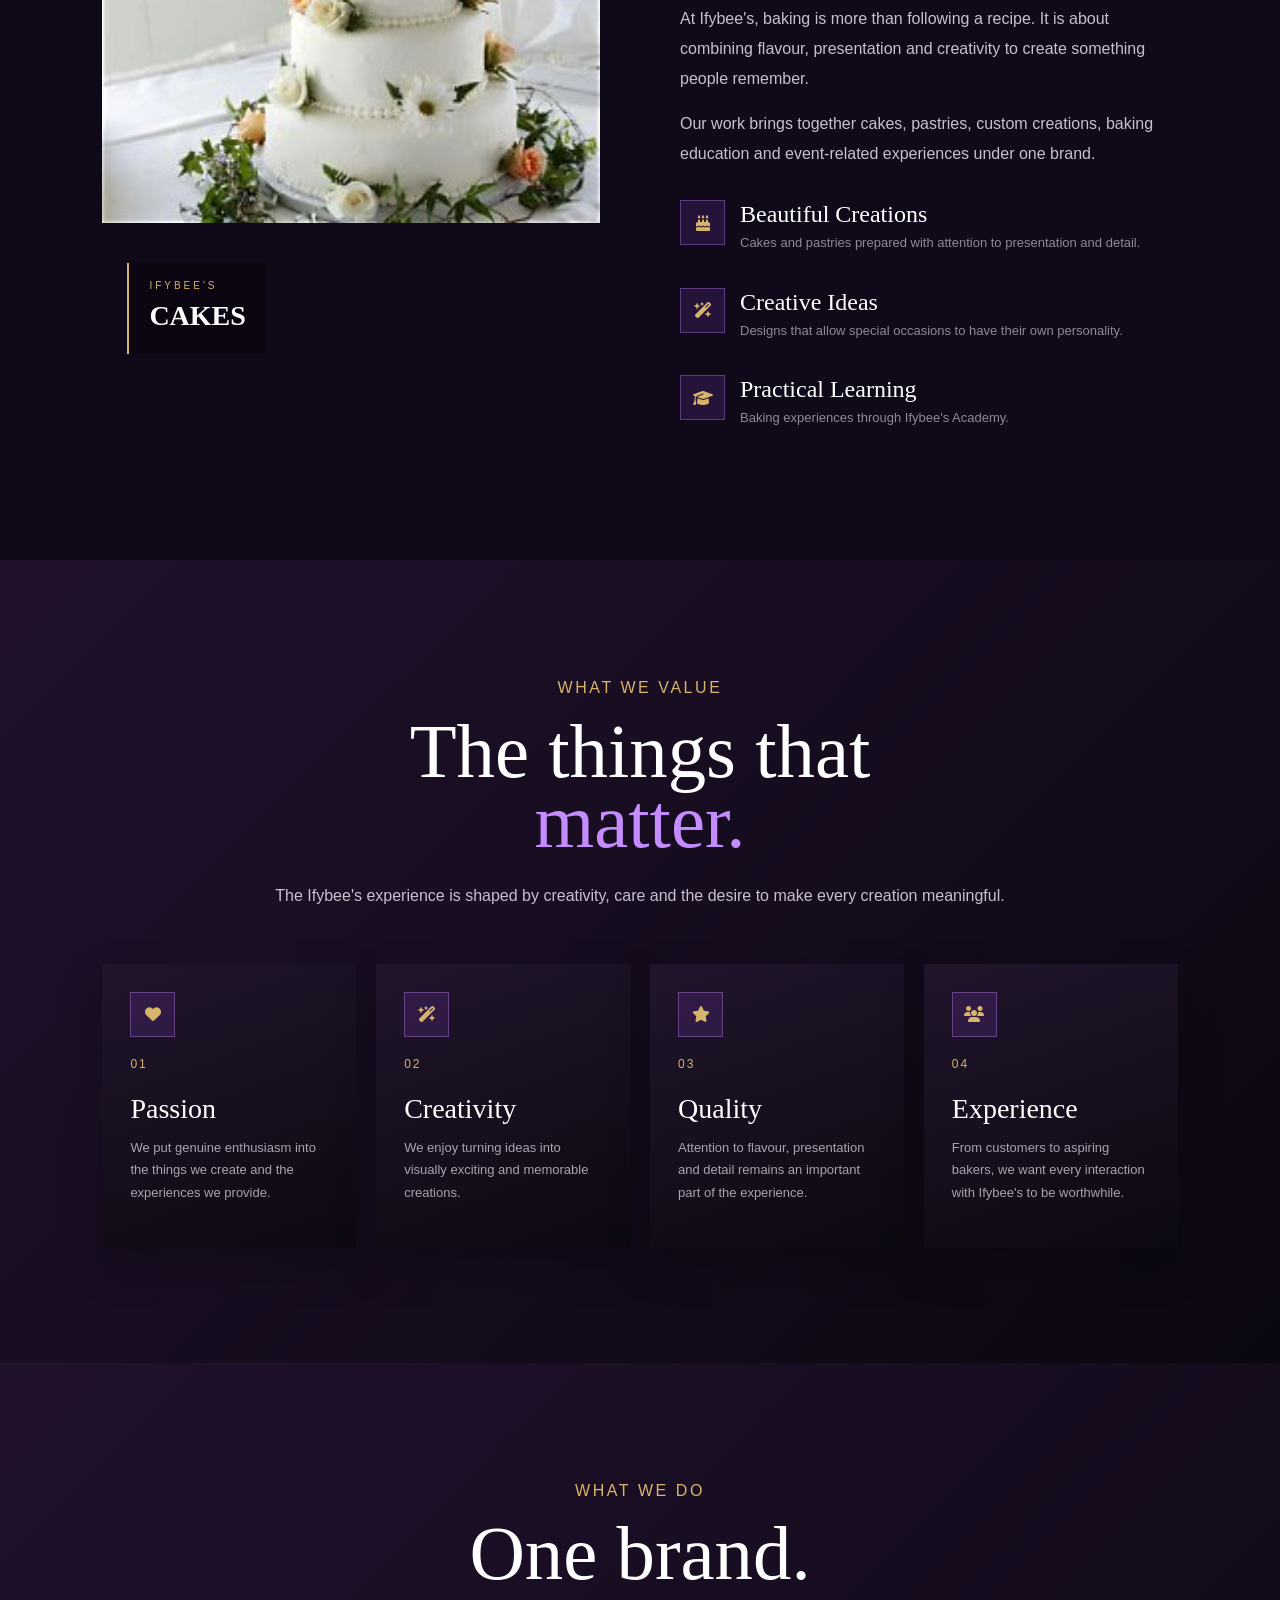
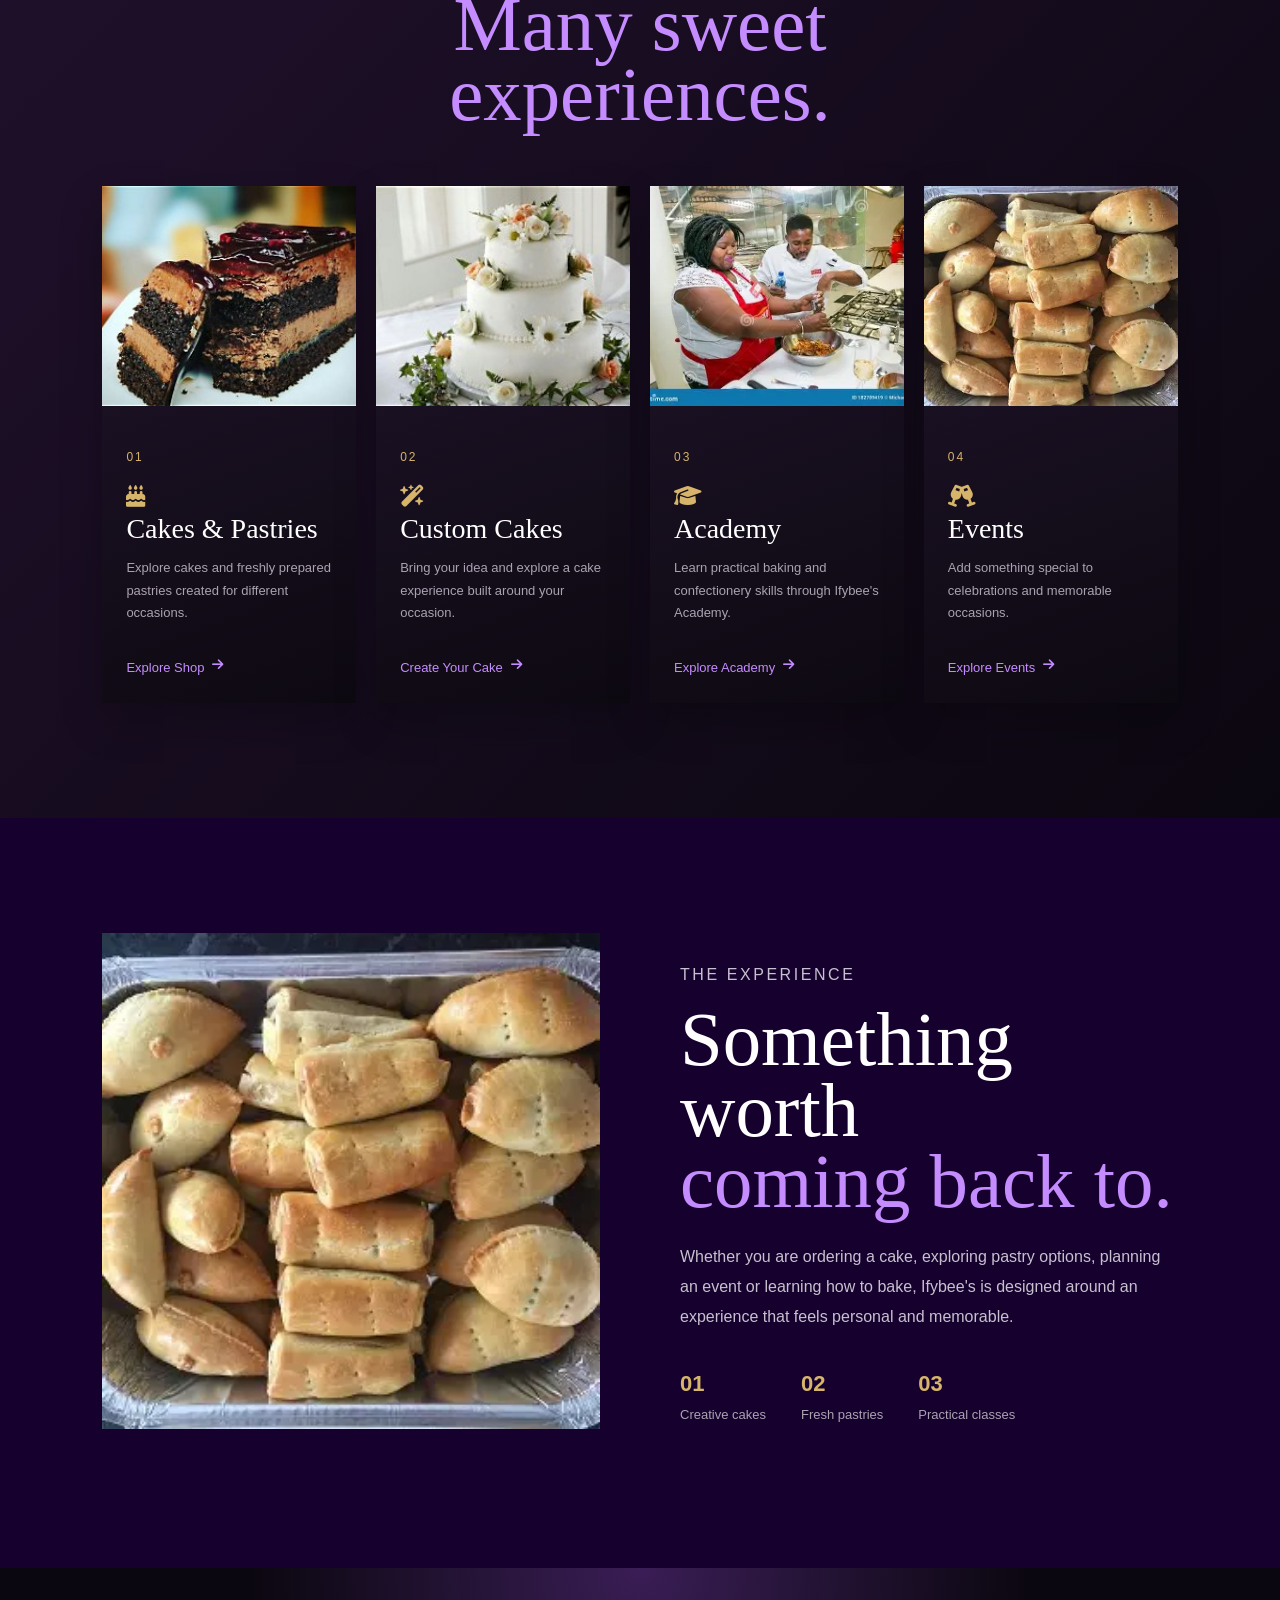
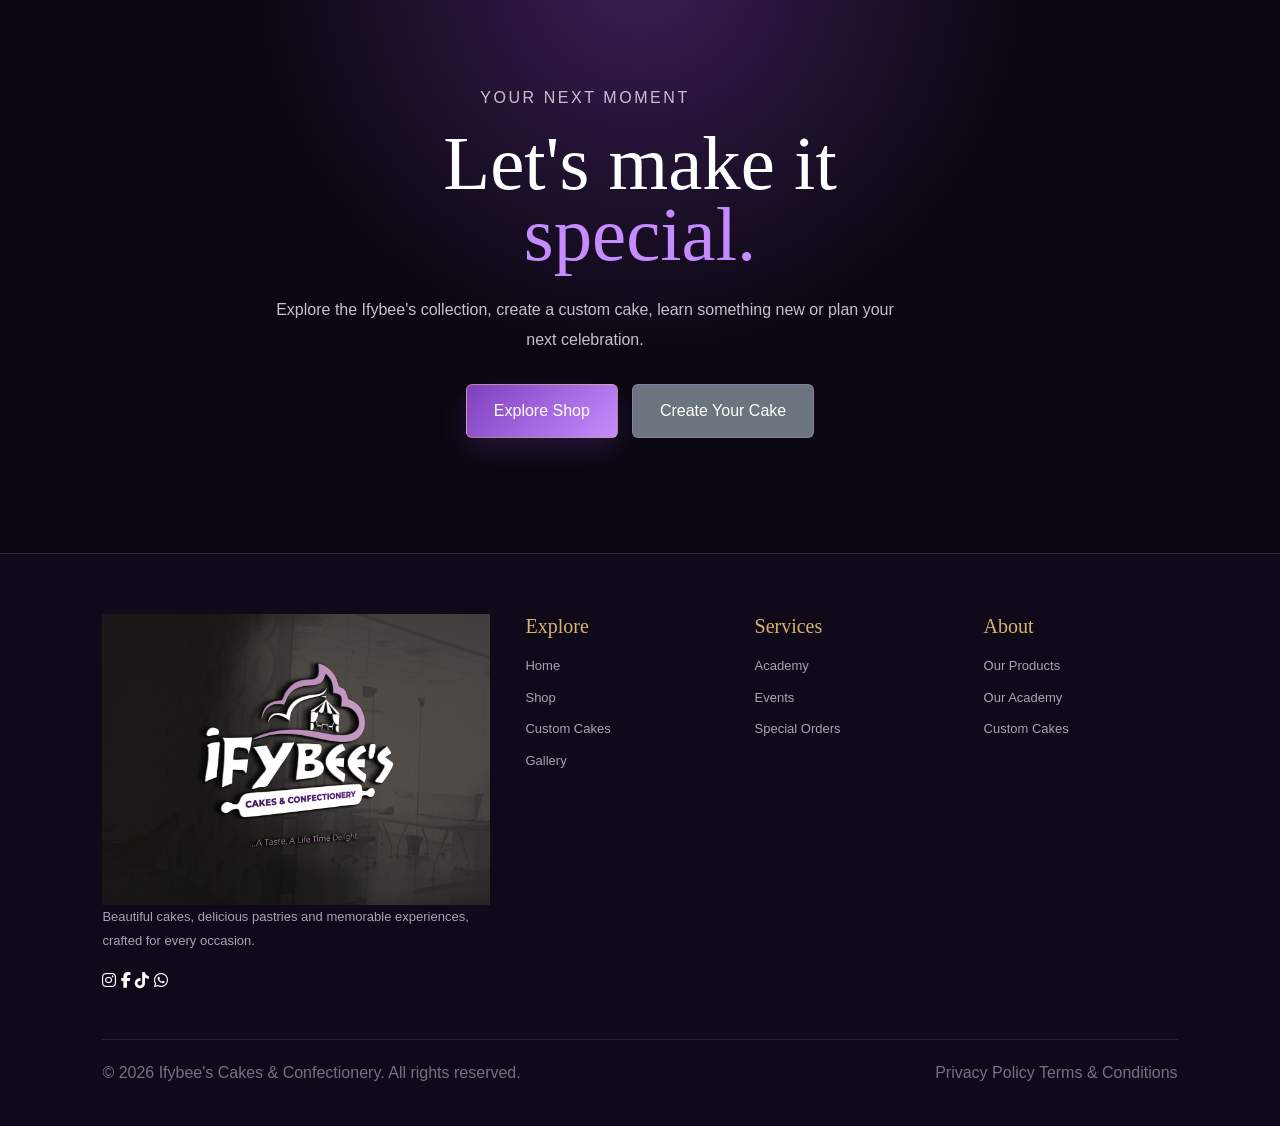
==== commit 407cc0f2: "editing and uodating homepage with my gradient design" ====
--- a/about.html
+++ b/about.html
@@ -44,23 +44,13 @@
         <div class="nav-actions">
 
             <button
-                class="theme-toggle"
-                type="button"
-                aria-label="Change to light mode"
-                aria-pressed="false"
-                title="Change to light mode"
-            >
-                <i class="fa-solid fa-moon theme-moon" aria-hidden="true"></i>
-                <i class="fa-solid fa-sun theme-sun" aria-hidden="true"></i>
-            </button>
-
-            <button
                 class="cart-button"
                 type="button"
                 aria-label="Shopping cart"
                 title="Shopping cart"
             >
                 <i class="fa-solid fa-bag-shopping" aria-hidden="true"></i>
+                <span class="cart-count" hidden>0</span>
             </button>
 
             <button
@@ -80,29 +70,17 @@
     <!-- MENU -->
     <div class="menu-overlay"></div>
 
-    <aside
-        class="side-menu"
-        id="site-menu"
-        aria-hidden="true"
-    >
-
+    <aside class="side-menu" id="site-menu" aria-hidden="true">
         <div class="side-menu-header">
-            <p>IFYBEE'S</p>
-
-            <button
-                class="close-menu"
-                type="button"
-                aria-label="Close navigation menu"
-            >
+            <div>
+                <span class="menu-small-title">IFYBEE'S</span>
+                <span class="menu-title">MENU</span>
+            </div>
+            <button class="close-menu" type="button" aria-label="Close navigation menu">
                 <i class="fa-solid fa-xmark" aria-hidden="true"></i>
             </button>
         </div>
-
-        <nav
-            class="side-menu-links"
-            aria-label="Main navigation"
-        >
-            <a href="index.html">Home</a>
+        <nav class="side-menu-links" aria-label="Main navigation">
             <a href="shop.html">Shop</a>
             <a href="customcakes.html">Custom Cakes</a>
             <a href="academy.html">Academy</a>
@@ -110,18 +88,12 @@
             <a href="gallery.html">Gallery</a>
             <a href="about.html" class="active" aria-current="page">About</a>
         </nav>
-
         <div class="side-menu-footer">
-            <p>Something special is waiting.</p>
-
-            <a
-                href="customcakes.html"
-                class="menu-order-button"
-            >
-                Order Now
+            <p>Something beautiful is waiting for you.</p>
+            <a href="customcakes.html" class="menu-order-button">Order Something Special
+                <i class="fa-solid fa-arrow-right"></i>
             </a>
         </div>
-
     </aside>
 
 
@@ -295,7 +267,7 @@
 
 
         <!-- VALUES -->
-        <section class="values-section">
+        <section class="values-section" id="values">
 
             <div class="section-heading reveal">
 
@@ -674,19 +646,19 @@
 
                 <div class="footer-socials">
 
-                    <a href="#" aria-label="Instagram">
+                    <a href="gallery.html" aria-label="Instagram">
                         <i class="fa-brands fa-instagram" aria-hidden="true"></i>
                     </a>
 
-                    <a href="#" aria-label="Facebook">
+                    <a href="about.html#story" aria-label="Facebook">
                         <i class="fa-brands fa-facebook-f" aria-hidden="true"></i>
                     </a>
 
-                    <a href="#" aria-label="TikTok">
+                    <a href="academy.html" aria-label="TikTok">
                         <i class="fa-brands fa-tiktok" aria-hidden="true"></i>
                     </a>
 
-                    <a href="#" aria-label="WhatsApp">
+                    <a href="customcakes.html#custom-request" aria-label="WhatsApp">
                         <i class="fa-brands fa-whatsapp" aria-hidden="true"></i>
                     </a>
 
@@ -739,17 +711,28 @@
             </p>
 
             <div>
-                <a href="#">Privacy Policy</a>
-                <a href="#">Terms & Conditions</a>
+                <a href="about.html#story">Privacy Policy</a>
+                <a href="about.html#values">Terms & Conditions</a>
             </div>
 
         </div>
 
     </footer>
+
+    <div id="cart-overlay" class="cart-overlay" aria-hidden="true"></div>
+    <aside id="cart" class="cart" aria-hidden="true" aria-label="Shopping cart">
+        <div class="cart-header">
+            <div><span class="cart-kicker">IFYBEE'S</span><h2>Your Cart</h2></div>
+            <button id="close-cart" type="button" aria-label="Close shopping cart"><i class="fa-solid fa-xmark" aria-hidden="true"></i></button>
+        </div>
+        <div id="cart-list" class="cart-list" aria-live="polite"></div>
+        <div class="cart-footer"><h3>Total: <span id="cart-total">₦0</span></h3><button class="checkout-button" type="button">Checkout</button></div>
+    </aside>
 
 
     <script src="https://cdn.jsdelivr.net/npm/bootstrap@5.3.3/dist/js/bootstrap.bundle.min.js"></script>
     <script src="JS/about.js"></script>
+    <script src="JS/cart.js"></script>
 
 </body>
 </html>
--- a/css/about.css
+++ b/css/about.css
@@ -3,6 +3,31 @@
     margin: 0;
     padding: 0;
 }
+
+/* HOMEPAGE BRAND POLISH */
+:root { --brand-purple: #7f3fbd; --brand-purple-light: #c58cff; --brand-gold: #d6b46a; --brand-border: rgba(197, 140, 255, .22); }
+body { background: #0b0710; }
+.section-label, .hero-label { color: var(--brand-gold); letter-spacing: .16em; }
+.btn-primary { background: linear-gradient(135deg, var(--brand-purple), var(--brand-purple-light)); border: 1px solid rgba(214, 180, 106, .55); box-shadow: 0 12px 28px rgba(127, 63, 189, .22); color: #fff; }
+.btn-primary:hover { border-color: var(--brand-gold); box-shadow: 0 14px 32px rgba(197, 140, 255, .3); transform: translateY(-2px); }
+.btn-secondary { border-color: var(--brand-border); }
+.about-hero, .about-cta { background: radial-gradient(circle at 80% 20%, rgba(127, 63, 189, .3), transparent 38%), linear-gradient(135deg, #0b0710, #21112d 58%, #0b0710); }
+.value-card, .service-card { background: linear-gradient(160deg, rgba(33, 21, 44, .96), rgba(13, 9, 17, .98)); border-color: var(--brand-border); box-shadow: 0 18px 40px rgba(0, 0, 0, .22); }
+.value-card:hover, .service-card:hover { border-color: rgba(214, 180, 106, .65); }
+
+/* CART */
+:root { --cart-purple: #7f3fbd; --cart-gold: #d6b46a; --cart-border: rgba(197, 140, 255, .2); }
+.cart-count { align-items: center; background: var(--cart-purple); border-radius: 50%; color: #fff; display: inline-flex; font-size: .7rem; height: 1.2rem; justify-content: center; min-width: 1.2rem; position: absolute; right: -.35rem; top: -.35rem; }
+.cart-button { position: relative; } .cart-overlay { background: rgba(8, 4, 12, .7); inset: 0; opacity: 0; pointer-events: none; position: fixed; transition: opacity .25s ease; z-index: 1000; }
+.cart { background: #15101b; color: #fff; display: flex; flex-direction: column; height: 100dvh; max-width: 440px; padding: 1.5rem; position: fixed; right: -400px; top: 0; transition: right .3s ease; width: min(100%, 400px); z-index: 1001; }
+body.cart-open .cart-overlay { opacity: 1; pointer-events: auto; } body.cart-open .cart { right: 0; }
+.cart-header, .cart-footer h3 { align-items: center; display: flex; justify-content: space-between; } .cart-kicker { color: var(--cart-gold); font-size: .7rem; letter-spacing: .18em; }
+.cart-header h2 { margin: .25rem 0 0; } .cart-header button, .cart-item-controls button { background: transparent; border: 0; color: inherit; cursor: pointer; }
+.cart-list { flex: 1; overflow-y: auto; padding: 1.5rem 0; } .cart-empty { color: rgba(255,255,255,.68); }
+.cart-item { align-items: flex-start; border-bottom: 1px solid var(--cart-border); display: flex; gap: .75rem; padding: 1rem 0; } .cart-item img { border-radius: .35rem; height: 64px; object-fit: cover; width: 64px; }
+.cart-item-details { flex: 1; } .cart-item h3 { font-family: inherit; font-size: .95rem; line-height: 1.3; margin: 0 0 .25rem; } .cart-item-details strong, .cart-item-total { color: var(--cart-gold); font-size: .85rem; }
+.cart-item-controls { align-items: center; display: flex; flex-wrap: wrap; gap: .5rem; margin-top: .6rem; } .cart-item-controls button { border: 1px solid var(--cart-border); border-radius: .2rem; padding: .15rem .45rem; } .cart-item-controls .cart-remove { border: 0; color: #e5a8bc; }
+.cart-footer { border-top: 1px solid var(--cart-border); padding-top: 1rem; } .cart-footer h3 { font-size: 1.1rem; margin-bottom: 1rem; } .checkout-button { background: var(--cart-purple); border: 0; color: #fff; cursor: pointer; padding: .85rem 1rem; width: 100%; }
 
 html {
     scroll-behavior: smooth;
@@ -15,10 +40,6 @@
     overflow-x: hidden;
 }
 
-body.light-mode {
-    background: #fbf8ff;
-    color: #21152c;
-}
 
 img {
     display: block;
@@ -57,7 +78,7 @@
     gap: 18px;
 }
 
-.theme-toggle,
+
 .cart-button,
 .menu-button {
     width: 42px;
@@ -72,1235 +93,133 @@
     transition: .3s ease;
 }
 
-.theme-toggle:hover,
 .cart-button:hover,
 .menu-button:hover {
     color: #c58cff;
     transform: translateY(-2px);
 }
 
-.theme-sun {
-    display: none;
-}
-
-body.light-mode .theme-moon {
-    display: none;
-}
-
-body.light-mode .theme-sun {
-    display: block;
-}
-
-body.light-mode .theme-toggle,
-body.light-mode .cart-button,
-body.light-mode .menu-button {
-    color: #321b43;
-}
-
-/* MENU */
-
-.menu-button {
-    display: flex;
-}
-
-.menu-overlay {
-    position: fixed;
-    inset: 0;
-    background: rgba(0, 0, 0, .76);
-    opacity: 0;
-    visibility: hidden;
-    transition: .4s ease;
-    z-index: 1998;
-}
-
-.side-menu {
-    position: fixed;
-    top: 0;
-    right: 0;
-    width: min(420px, 90vw);
-    height: 100vh;
-    padding: 30px;
-    background: #151019;
-    border-left: 1px solid rgba(197, 140, 255, .2);
-    transform: translateX(100%);
-    visibility: hidden;
-    transition: transform .5s ease, visibility .5s ease;
-    z-index: 1999;
-    display: flex;
-    flex-direction: column;
-}
-
-.menu-open .side-menu {
-    transform: translateX(0);
-    visibility: visible;
-}
-
-.menu-open .menu-overlay {
-    opacity: 1;
-    visibility: visible;
-}
-
-.side-menu-header {
-    display: flex;
-    align-items: center;
-    justify-content: space-between;
-    padding-bottom: 30px;
-    border-bottom: 1px solid rgba(255, 255, 255, .1);
-}
-
-.side-menu-header p {
-    color: #c58cff;
-    font-size: 13px;
-    letter-spacing: 4px;
-    font-weight: 700;
-}
-
-.close-menu {
-    width: 42px;
-    height: 42px;
-    border: 1px solid rgba(255, 255, 255, .15);
-    border-radius: 50%;
-    background: transparent;
-    color: #ffffff;
-    cursor: pointer;
-    transition: .3s ease;
-}
-
-.close-menu:hover {
-    background: #c58cff;
-    color: #100a15;
-}
-
-.side-menu-links {
-    display: flex;
-    flex-direction: column;
-    padding: 30px 0;
-    gap: 4px;
-}
-
-.side-menu-links a {
-    padding: 15px 10px;
-    color: #eee7f4;
-    font-family: "Cormorant Garamond", Georgia, serif;
-    font-size: 25px;
-    border-bottom: 1px solid rgba(255, 255, 255, .06);
-    transition: .3s ease;
-}
-
-.side-menu-links a:hover,
-.side-menu-links a.active {
-    color: #c58cff;
-    padding-left: 20px;
-}
-
-.side-menu-footer {
-    margin-top: auto;
-}
-
-.side-menu-footer p {
-    color: #9e93a8;
-    margin-bottom: 18px;
-}
-
-.menu-order-button {
-    display: flex;
-    align-items: center;
-    justify-content: center;
-    min-height: 52px;
-    border-radius: 30px;
-    background: linear-gradient(135deg, #8d42d7, #c58cff);
-    color: #ffffff;
-    font-weight: 700;
-    transition: .3s ease;
-}
-
-.menu-order-button:hover {
-    transform: translateY(-3px);
-    box-shadow: 0 15px 35px rgba(197, 140, 255, .25);
-}
-
-/* GENERAL */
-
-main {
-    width: 100%;
-}
-
-.section-label {
-    color: #c58cff;
-    font-size: 12px;
-    font-weight: 800;
-    letter-spacing: 4px;
-    margin-bottom: 16px;
-}
-
-.btn {
-    display: inline-flex;
-    align-items: center;
-    justify-content: center;
-    gap: 10px;
-    min-height: 52px;
-    padding: 0 27px;
-    border-radius: 30px;
-    font-weight: 700;
-    transition: .35s ease;
-}
-
-.btn-primary {
-    background: linear-gradient(135deg, #8138c9, #c58cff);
-    color: #ffffff;
-    border: 1px solid transparent;
-    box-shadow: 0 15px 35px rgba(125, 55, 190, .25);
-}
-
-.btn-primary:hover {
-    color: #ffffff;
-    transform: translateY(-4px);
-    box-shadow: 0 20px 40px rgba(125, 55, 190, .35);
-}
-
-.btn-secondary {
-    color: #ffffff;
-    border: 1px solid rgba(255, 255, 255, .3);
-    background: rgba(255, 255, 255, .04);
-}
-
-.btn-secondary:hover {
-    color: #ffffff;
-    border-color: #c58cff;
-    background: rgba(197, 140, 255, .1);
-    transform: translateY(-4px);
-}
-
-/* HERO */
-
-.about-hero {
-    min-height: 100vh;
-    position: relative;
-    display: flex;
-    align-items: center;
-    overflow: hidden;
-    background: #0b0710;
-}
-
-.hero-image {
-    position: absolute;
-    inset: 0;
-}
-
-.hero-image img {
-    width: 100%;
-    height: 100%;
-    object-fit: cover;
-    animation: heroZoom 12s ease-in-out infinite alternate;
-}
-
-@keyframes heroZoom {
-    from {
-        transform: scale(1);
-    }
-
-    to {
-        transform: scale(1.07);
-    }
-}
-
-.hero-overlay {
-    position: absolute;
-    inset: 0;
-    background:
-        linear-gradient(
-            90deg,
-            rgba(9, 5, 13, .96) 0%,
-            rgba(18, 8, 27, .8) 43%,
-            rgba(10, 5, 14, .3) 100%
-        );
-}
-
-.hero-glow {
-    position: absolute;
-    width: 450px;
-    height: 450px;
-    border-radius: 50%;
-    background: rgba(139, 66, 203, .18);
-    filter: blur(100px);
-    right: 5%;
-    top: 25%;
-}
-
-.hero-content {
-    position: relative;
-    z-index: 2;
-    width: min(680px, 90%);
-    margin-left: 8%;
-    padding-top: 80px;
-}
-
-.hero-label {
-    color: #d4af37;
-    font-size: 12px;
-    letter-spacing: 5px;
-    font-weight: 800;
-    margin-bottom: 22px;
-}
-
-.hero-content h1 {
-    color: #ffffff;
-    font-family: "Cormorant Garamond", Georgia, serif;
-    font-size: clamp(58px, 7vw, 105px);
-    line-height: .9;
-    font-weight: 500;
-    margin-bottom: 28px;
-}
-
-.hero-content h1 span {
-    display: block;
-    color: #c58cff;
-}
-
-.hero-description {
-    max-width: 570px;
-    color: #ddd3e4;
-    font-size: 17px;
-    line-height: 1.8;
-    margin-bottom: 35px;
-}
-
-.hero-scroll {
-    position: absolute;
-    bottom: 35px;
-    left: 8%;
-    z-index: 2;
-    display: flex;
-    flex-direction: column;
-    gap: 8px;
-    color: #c5bbc9;
-    font-size: 11px;
-    letter-spacing: 2px;
-    text-transform: uppercase;
-}
-
-.hero-scroll span:last-child {
-    color: #c58cff;
-    font-size: 22px;
-    text-align: center;
-}
-
-/* INTRO */
-
-.about-intro {
-    padding: 130px 8%;
-    display: grid;
-    grid-template-columns: .65fr 1.35fr;
-    gap: 70px;
-    background: #0e0913;
-}
-
-.intro-content {
-    max-width: 850px;
-}
-
-.intro-content h2,
-.story-content h2,
-.section-heading h2,
-.services-heading h2,
-.experience-content h2,
-.about-cta h2 {
-    font-family: "Cormorant Garamond", Georgia, serif;
-    font-weight: 500;
-    line-height: .98;
-}
-
-.intro-content h2 {
-    color: #ffffff;
-    font-size: clamp(48px, 6vw, 80px);
-    margin-bottom: 28px;
-}
-
-.intro-content h2 span,
-.story-content h2 span,
-.section-heading h2 span,
-.services-heading h2 span,
-.experience-content h2 span,
-.about-cta h2 span {
-    color: #c58cff;
-}
-
-.intro-content > p {
-    color: #aaa0b0;
-    max-width: 760px;
-    font-size: 17px;
-    line-height: 1.9;
-}
-
-/* STORY */
-
-.story-section {
-    padding: 120px 8%;
-    display: grid;
-    grid-template-columns: 1fr 1fr;
-    gap: 90px;
-    align-items: center;
-    background:
-        radial-gradient(circle at 80% 50%, rgba(103, 43, 150, .16), transparent 35%),
-        #0b0710;
-}
-
-.story-image {
-    position: relative;
-    min-height: 600px;
-}
-
-.story-image img {
-    width: 100%;
-    height: 600px;
-    object-fit: cover;
-    border-radius: 3px;
-}
-
-.image-badge {
-    position: absolute;
-    right: -25px;
-    bottom: 35px;
-    width: 150px;
-    height: 150px;
-    border-radius: 50%;
-    background: #c58cff;
-    color: #180c22;
-    display: flex;
-    flex-direction: column;
-    align-items: center;
-    justify-content: center;
-    transform: rotate(-10deg);
-    box-shadow: 0 20px 50px rgba(0, 0, 0, .4);
-}
-
-.image-badge span {
-    font-size: 10px;
-    letter-spacing: 3px;
-    font-weight: 800;
-}
-
-.image-badge strong {
-    font-family: "Cormorant Garamond", Georgia, serif;
-    font-size: 27px;
-}
-
-.story-content h2 {
-    color: #ffffff;
-    font-size: clamp(48px, 5vw, 72px);
-    margin-bottom: 30px;
-}
-
-.story-content > p {
-    color: #aaa0b0;
-    line-height: 1.9;
-    margin-bottom: 18px;
-}
-
-.story-points {
-    margin-top: 35px;
-    display: flex;
-    flex-direction: column;
-    gap: 24px;
-}
-
-.story-point {
-    display: flex;
-    gap: 18px;
-    align-items: flex-start;
-}
-
-.story-point > span {
-    width: 45px;
-    height: 45px;
-    flex: 0 0 45px;
-    border: 1px solid rgba(197, 140, 255, .35);
-    border-radius: 50%;
-    display: flex;
-    align-items: center;
-    justify-content: center;
-    color: #c58cff;
-}
-
-.story-point h3 {
-    color: #ffffff;
-    font-size: 16px;
-    margin-bottom: 5px;
-}
-
-.story-point p {
-    color: #8f8495;
-    line-height: 1.6;
-    font-size: 14px;
-}
-
-/* VALUES */
-
-.values-section {
-    padding: 130px 8%;
-    background: #100a16;
-}
-
-.section-heading {
-    max-width: 800px;
-    margin-bottom: 65px;
-}
-
-.section-heading h2 {
-    color: #ffffff;
-    font-size: clamp(48px, 6vw, 78px);
-    margin-bottom: 25px;
-}
-
-.section-heading > p:last-child {
-    color: #9e93a5;
-    line-height: 1.8;
-    max-width: 650px;
-}
-
-.values-grid {
-    display: grid;
-    grid-template-columns: repeat(4, 1fr);
-    gap: 18px;
-}
-
-.value-card {
-    min-height: 310px;
-    padding: 35px 28px;
-    background: linear-gradient(145deg, #181020, #100a15);
-    border: 1px solid rgba(197, 140, 255, .1);
-    position: relative;
-    overflow: hidden;
-    transition: .4s ease;
-}
-
-.value-card::after {
-    content: "";
-    position: absolute;
-    width: 150px;
-    height: 150px;
-    right: -70px;
-    bottom: -70px;
-    background: rgba(197, 140, 255, .12);
-    border-radius: 50%;
-    filter: blur(10px);
-}
-
-.value-card:hover {
-    transform: translateY(-8px);
-    border-color: rgba(197, 140, 255, .35);
-}
-
-.value-icon {
-    width: 55px;
-    height: 55px;
-    display: flex;
-    align-items: center;
-    justify-content: center;
-    color: #c58cff;
-    border: 1px solid rgba(197, 140, 255, .25);
-    border-radius: 50%;
-    margin-bottom: 30px;
-}
-
-.value-number {
-    position: absolute;
-    top: 25px;
-    right: 25px;
-    color: rgba(197, 140, 255, .25);
-    font-size: 12px;
-    letter-spacing: 2px;
-}
-
-.value-card h3 {
-    color: #ffffff;
-    font-family: "Cormorant Garamond", Georgia, serif;
-    font-size: 30px;
-    margin-bottom: 15px;
-}
-
-.value-card p {
-    color: #918696;
-    line-height: 1.7;
-    font-size: 14px;
-}
-
-/* SERVICES */
-
-.services-section {
-    padding: 130px 8%;
-    background: #0b0710;
-}
-
-.services-heading {
-    max-width: 850px;
-    margin-bottom: 60px;
-}
-
-.services-heading h2 {
-    color: #ffffff;
-    font-size: clamp(48px, 6vw, 78px);
-}
-
-.services-grid {
-    display: grid;
-    grid-template-columns: repeat(2, 1fr);
-    gap: 24px;
-}
-
-.service-card {
-    min-height: 500px;
-    position: relative;
-    overflow: hidden;
-    background: #15101b;
-}
-
-.service-image {
-    position: absolute;
-    inset: 0;
-}
-
-.service-image img {
-    width: 100%;
-    height: 100%;
-    object-fit: cover;
-    transition: .7s ease;
-}
-
-.service-card:hover .service-image img {
-    transform: scale(1.06);
-}
-
-.service-card::after {
-    content: "";
-    position: absolute;
-    inset: 0;
-    background: linear-gradient(
-        0deg,
-        rgba(9, 5, 12, .96),
-        rgba(9, 5, 12, .25) 70%
-    );
-}
-
-.service-content {
-    position: absolute;
-    left: 32px;
-    right: 32px;
-    bottom: 30px;
-    z-index: 2;
-}
-
-.service-content > span {
-    color: #d4af37;
-    font-size: 11px;
-    letter-spacing: 3px;
-}
-
-.service-content > i {
-    display: block;
-    color: #c58cff;
-    font-size: 23px;
-    margin: 15px 0 10px;
-}
-
-.service-content h3 {
-    color: #ffffff;
-    font-family: "Cormorant Garamond", Georgia, serif;
-    font-size: 36px;
-    margin-bottom: 10px;
-}
-
-.service-content p {
-    color: #d1c6d7;
-    line-height: 1.6;
-    max-width: 500px;
-    margin-bottom: 18px;
-}
-
-.service-content a {
-    color: #c58cff;
-    font-weight: 700;
-    display: inline-flex;
-    align-items: center;
-    gap: 10px;
-    transition: .3s ease;
-}
-
-.service-content a:hover {
-    gap: 16px;
-}
-
-/* EXPERIENCE */
-
-.experience-section {
-    padding: 120px 8%;
-    display: grid;
-    grid-template-columns: 1fr 1fr;
-    gap: 80px;
-    align-items: center;
-    background: #100a16;
-}
-
-.experience-image {
-    height: 580px;
-    overflow: hidden;
-}
-
-.experience-image img {
-    width: 100%;
-    height: 100%;
-    object-fit: cover;
-}
-
-.experience-content h2 {
-    color: #ffffff;
-    font-size: clamp(48px, 5vw, 75px);
-    margin-bottom: 30px;
-}
-
-.experience-content > p {
-    color: #a39aa8;
-    line-height: 1.9;
-    max-width: 620px;
-}
-
-.experience-stats {
-    display: flex;
-    gap: 35px;
-    margin-top: 45px;
-}
-
-.experience-stats div {
-    display: flex;
-    flex-direction: column;
-    gap: 7px;
-}
-
-.experience-stats strong {
-    color: #c58cff;
-    font-family: "Cormorant Garamond", Georgia, serif;
-    font-size: 34px;
-}
-
-.experience-stats span {
-    color: #8f8495;
-    font-size: 12px;
-}
-
-/* CTA */
-
-.about-cta {
-    position: relative;
-    overflow: hidden;
-    padding: 140px 8%;
-    text-align: center;
-    background:
-        radial-gradient(circle at 50% 30%, rgba(143, 66, 210, .35), transparent 38%),
-        #0c0711;
-}
-
-.cta-glow {
-    position: absolute;
-    width: 350px;
-    height: 350px;
-    border-radius: 50%;
-    background: rgba(197, 140, 255, .1);
-    filter: blur(100px);
-    left: 50%;
-    top: 15%;
-    transform: translateX(-50%);
-}
-
-.cta-content {
-    position: relative;
-    z-index: 2;
-    max-width: 800px;
-    margin: auto;
-}
-
-.about-cta h2 {
-    color: #ffffff;
-    font-size: clamp(55px, 7vw, 90px);
-    margin-bottom: 25px;
-}
-
-.about-cta p:not(.section-label) {
-    color: #aaa0b0;
-    line-height: 1.8;
-    max-width: 620px;
-    margin: 0 auto 35px;
-}
-
-.cta-buttons {
-    display: flex;
-    justify-content: center;
-    gap: 15px;
-    flex-wrap: wrap;
-}
-
-/* FOOTER */
-
-.about-footer {
-    background: #08050c;
-    border-top: 1px solid rgba(197, 140, 255, .12);
-    padding: 75px 8% 25px;
-}
-
-.footer-main {
-    display: grid;
-    grid-template-columns: 2fr 1fr 1fr 1fr;
-    gap: 55px;
-    padding-bottom: 55px;
-}
-
-.footer-logo img {
-    width: 145px;
-    margin-bottom: 20px;
-}
-
-.footer-brand > p {
-    max-width: 360px;
-    color: #8f8495;
-    line-height: 1.7;
-}
-
-.footer-socials {
-    display: flex;
-    gap: 10px;
-    margin-top: 25px;
-}
-
-.footer-socials a {
-    width: 40px;
-    height: 40px;
-    border: 1px solid rgba(255, 255, 255, .12);
-    border-radius: 50%;
-    display: flex;
-    align-items: center;
-    justify-content: center;
-    color: #a89daa;
-    transition: .3s ease;
-}
-
-.footer-socials a:hover {
-    color: #ffffff;
-    background: #8d42d7;
-    border-color: #8d42d7;
-}
-
-.footer-column {
-    display: flex;
-    flex-direction: column;
-    gap: 13px;
-}
-
-.footer-column h3 {
-    color: #ffffff;
-    font-family: "Cormorant Garamond", Georgia, serif;
-    font-size: 25px;
-    margin-bottom: 8px;
-}
-
-.footer-column a {
-    color: #8f8495;
-    font-size: 14px;
-    transition: .3s ease;
-}
-
-.footer-column a:hover {
-    color: #c58cff;
-    transform: translateX(4px);
-}
-
-.footer-bottom {
-    padding-top: 25px;
-    border-top: 1px solid rgba(255, 255, 255, .08);
-    display: flex;
-    justify-content: space-between;
-    gap: 20px;
-}
-
-.footer-bottom p,
-.footer-bottom a {
-    color: #706775;
-    font-size: 12px;
-}
-
-.footer-bottom > div {
-    display: flex;
-    gap: 25px;
-}
-
-.footer-bottom a:hover {
-    color: #c58cff;
-}
-
-/* REVEAL */
-
-.reveal {
-    opacity: 0;
-    transform: translateY(35px);
-    transition: opacity .8s ease, transform .8s ease;
-}
-
-.reveal.visible {
-    opacity: 1;
-    transform: translateY(0);
-}
-
-/* LIGHT MODE */
-
-body.light-mode .about-hero {
-    background: #eee6f6;
-}
-
-body.light-mode .hero-overlay {
-    background:
-        linear-gradient(
-            90deg,
-            rgba(255, 255, 255, .9) 0%,
-            rgba(247, 239, 255, .7) 45%,
-            rgba(255, 255, 255, .12) 100%
-        );
-}
-
-body.light-mode .hero-content h1,
-body.light-mode .intro-content h2,
-body.light-mode .story-content h2,
-body.light-mode .section-heading h2,
-body.light-mode .services-heading h2,
-body.light-mode .experience-content h2,
-body.light-mode .about-cta h2 {
-    color: #24172d;
-}
-
-body.light-mode .hero-description,
-body.light-mode .intro-content > p,
-body.light-mode .story-content > p,
-body.light-mode .section-heading > p:last-child,
-body.light-mode .experience-content > p,
-body.light-mode .about-cta p:not(.section-label) {
-    color: #665b6d;
-}
-
-body.light-mode .hero-scroll {
-    color: #5f5367;
-}
-
-body.light-mode .about-intro,
-body.light-mode .story-section,
-body.light-mode .services-section,
-body.light-mode .about-cta {
-    background: #fbf8ff;
-}
-
-body.light-mode .values-section,
-body.light-mode .experience-section {
-    background: #f2eafa;
-}
-
-body.light-mode .value-card {
-    background: #ffffff;
-    border-color: rgba(110, 62, 145, .12);
-}
-
-body.light-mode .value-card h3,
-body.light-mode .story-point h3,
-body.light-mode .service-content h3 {
-    color: #281b31;
-}
-
-body.light-mode .value-card p,
-body.light-mode .story-point p {
-    color: #766a7b;
-}
-
-body.light-mode .service-card::after {
-    background: linear-gradient(
-        0deg,
-        rgba(20, 10, 28, .85),
-        rgba(20, 10, 28, .1) 75%
-    );
-}
-
-body.light-mode .about-footer {
-    background: #eee6f6;
-    border-top-color: rgba(110, 62, 145, .15);
-}
-
-body.light-mode .footer-column h3 {
-    color: #2b1c34;
-}
-
-body.light-mode .footer-column a {
-    color: #6e6275;
-}
-
-body.light-mode .footer-brand > p {
-    color: #6e6275;
-}
-
-body.light-mode .footer-bottom {
-    border-top-color: rgba(50, 30, 65, .12);
-}
-
-body.light-mode .footer-bottom p,
-body.light-mode .footer-bottom a {
-    color: #766a7b;
-}
-
-body.light-mode .side-menu {
-    background: #faf6ff;
-    border-left-color: rgba(110, 62, 145, .15);
-}
-
-body.light-mode .side-menu-header {
-    border-bottom-color: rgba(50, 30, 65, .1);
-}
-
-body.light-mode .side-menu-header p {
-    color: #713ca3;
-}
-
-body.light-mode .close-menu {
-    color: #321d3e;
-    border-color: rgba(50, 30, 65, .15);
-}
-
-body.light-mode .side-menu-links a {
-    color: #33253c;
-    border-bottom-color: rgba(50, 30, 65, .08);
-}
-
-body.light-mode .side-menu-links a:hover,
-body.light-mode .side-menu-links a.active {
-    color: #783db0;
-}
-
-body.light-mode .side-menu-footer p {
-    color: #766a7b;
-}
-
-body.light-mode .btn-secondary {
-    color: #392742;
-    border-color: rgba(70, 40, 85, .25);
-    background: rgba(255, 255, 255, .6);
-}
-
-/* MENU FIX FOR DESKTOP */
-
-@media (min-width: 1001px) {
-
-    body[data-page="about"] .menu-button {
-        display: flex !important;
-    }
-
-    body[data-page="about"] .side-menu {
-        width: min(420px, 90vw) !important;
-        max-width: 420px !important;
-        visibility: hidden !important;
-        pointer-events: auto !important;
-        transform: translateX(100%) !important;
-    }
-
-    body[data-page="about"] .menu-overlay {
-        display: block !important;
-    }
-
-    body[data-page="about"].menu-open .side-menu {
-        transform: translateX(0) !important;
-        visibility: visible !important;
-    }
-
-    body[data-page="about"].menu-open .menu-overlay {
-        display: block !important;
-        opacity: 1 !important;
-        visibility: visible !important;
-    }
-}
-
-/* RESPONSIVE */
-
-@media (max-width: 1000px) {
-
-    .about-intro {
-        grid-template-columns: 1fr;
-        gap: 25px;
-    }
-
-    .story-section,
-    .experience-section {
-        grid-template-columns: 1fr;
-        gap: 55px;
-    }
-
-    .values-grid {
-        grid-template-columns: repeat(2, 1fr);
-    }
-
-    .footer-main {
-        grid-template-columns: 2fr 1fr 1fr;
-    }
-
-    .footer-brand {
-        grid-column: 1 / -1;
-    }
-}
-
-@media (max-width: 700px) {
-
-    .navbar {
-        padding: 14px 4%;
-    }
-
-    .logo img {
-        width: 120px;
-    }
-
-    .nav-actions {
-        gap: 6px;
-    }
-
-    .about-hero {
-        min-height: 760px;
-    }
-
-    .hero-content {
-        width: 90%;
-        margin-left: 5%;
-        padding-top: 80px;
-    }
-
-    .hero-content h1 {
-        font-size: clamp(52px, 15vw, 75px);
-    }
-
-    .hero-description {
-        font-size: 15px;
-    }
-
-    .hero-scroll {
-        left: 5%;
-    }
-
-    .about-intro,
-    .story-section,
-    .values-section,
-    .services-section,
-    .experience-section,
-    .about-cta {
-        padding: 85px 6%;
-    }
-
-    .story-image,
-    .story-image img,
-    .experience-image {
-        min-height: 420px;
-        height: 420px;
-    }
-
-    .image-badge {
-        width: 115px;
-        height: 115px;
-        right: -8px;
-        bottom: 20px;
-    }
-
-    .values-grid,
-    .services-grid {
-        grid-template-columns: 1fr;
-    }
-
-    .value-card {
-        min-height: 280px;
-    }
-
-    .service-card {
-        min-height: 430px;
-    }
-
-    .experience-stats {
-        gap: 18px;
-        flex-wrap: wrap;
-    }
-
-    .footer-main {
-        grid-template-columns: 1fr 1fr;
-        gap: 40px 25px;
-    }
-
-    .footer-brand {
-        grid-column: 1 / -1;
-    }
-
-    .footer-bottom {
-        flex-direction: column;
-    }
-
-    .footer-bottom > div {
-        flex-wrap: wrap;
-    }
-
-    .cta-buttons {
-        flex-direction: column;
-    }
-
-    .cta-buttons .btn {
-        width: 100%;
-    }
-}
-
-@media (max-width: 420px) {
-
-    .navbar {
-        padding: 12px 3.5%;
-    }
-
-    .logo img {
-        width: 105px;
-    }
-
-    .hero-content h1 {
-        font-size: 51px;
-    }
-
-    .section-label {
-        font-size: 10px;
-        letter-spacing: 3px;
-    }
-
-    .story-image,
-    .story-image img,
-    .experience-image {
-        min-height: 350px;
-        height: 350px;
-    }
-
-    .footer-main {
-        grid-template-columns: 1fr;
-    }
-
-    .footer-brand {
-        grid-column: auto;
-    }
-
-    .footer-bottom > div {
-        flex-direction: column;
-        gap: 10px;
-    }
-}
-
-@media (prefers-reduced-motion: reduce) {
-
-    html {
-        scroll-behavior: auto;
-    }
-
-    *,
-    *::before,
-    *::after {
-        animation-duration: .01ms !important;
-        animation-iteration-count: 1 !important;
-        transition-duration: .01ms !important;
-    }
-}+/* HOMEPAGE BRAND OVERRIDES */
+body { background: #0b0710; }
+.btn-primary { background: linear-gradient(135deg, #7f3fbd, #c58cff); border-color: rgba(214, 180, 106, .55); color: #fff; }
+.section-label, .hero-label { color: #d6b46a; }
+.about-hero, .about-cta { background: radial-gradient(circle at 80% 20%, rgba(127, 63, 189, .3), transparent 38%), linear-gradient(135deg, #0b0710, #21112d 58%, #0b0710); }
+.value-card, .service-card { border-color: rgba(197, 140, 255, .22); box-shadow: 0 18px 40px rgba(0, 0, 0, .22); }
+
+/* HOMEPAGE MENU */
+.menu-overlay { background: rgba(0, 0, 0, .72); backdrop-filter: blur(5px); }
+.side-menu { background: radial-gradient(circle at 90% 8%, rgba(197, 140, 255, .18), transparent 32%), radial-gradient(circle at 10% 90%, rgba(141, 11, 255, .12), transparent 30%), #171020; border-left: 1px solid rgba(177, 98, 255, .28); box-shadow: -30px 0 80px rgba(30, 30, 30, .45); display: flex; flex-direction: column; height: 100vh; overflow-y: auto; padding: 35px 40px; position: fixed; right: 0; top: 0; transform: translateX(105%); transition: transform .55s cubic-bezier(.77, 0, .18, 1); width: min(430px, 92vw); z-index: 90; }
+body.menu-open .side-menu { transform: translateX(0); }
+.side-menu-header { align-items: center; border-bottom: 1px solid rgba(223, 201, 142, .28); display: flex; justify-content: space-between; padding-bottom: 28px; }
+.side-menu-header > div { display: flex; flex-direction: column; }
+.menu-small-title { color: #d4af37; font-size: 16px; font-weight: 800; letter-spacing: 4px; }
+.menu-title { color: #e5aff7; font-family: "Cormorant Garamond", serif; font-size: 32px; line-height: 1; margin-top: 4px; }
+.close-menu { background: rgba(146, 36, 255, .06); border: 1px solid rgba(197, 140, 255, .3); border-radius: 50%; color: #fff; height: 43px; width: 43px; }
+.side-menu-links { display: flex; flex-direction: column; gap: 3px; padding: 35px 0; }
+.side-menu-links a { border-bottom: 1px solid rgba(255, 255, 255, .045); color: #f3edf8; font-family: "Cormorant Garamond", serif; font-size: 28px; font-weight: 600; padding: 14px 0; }
+.side-menu-links a:hover, .side-menu-links a.active { color: #c58cff; padding-left: 12px; }
+.side-menu-footer { border-top: 1px solid rgba(223, 201, 142, .28); margin-top: auto; padding-top: 25px; }
+.side-menu-footer p { color: rgb(198, 197, 194); font-family: "Times New Roman", Times, serif; font-size: 16px; line-height: 1.7; margin-bottom: 20px; }
+.menu-order-button { background: linear-gradient(135deg, #c58cff, #7f3fbd); color: #fff; display: inline-flex; font-family: "Times New Roman", Times, serif; font-size: 16px; gap: 12px; padding: 15px 20px; }
+.menu-order-button:hover { background: linear-gradient(135deg, #d6b46a, #c58cff); color: #0b0710; }
+
+/* ABOUT PAGE */
+body { font-family: "Manrope", Arial, sans-serif; line-height: 1.6; }
+h1, h2, h3 { font-family: "Cormorant Garamond", Georgia, serif; }
+.btn { align-items: center; display: inline-flex; gap: 10px; justify-content: center; min-height: 50px; padding: 14px 27px; transition: .3s ease; }
+.btn-secondary { border: 1px solid rgba(197, 140, 255, .35); color: #fff; }
+.btn-secondary:hover { border-color: #d6b46a; color: #d6b46a; transform: translateY(-2px); }
+.reveal { opacity: 0; transform: translateY(24px); transition: opacity .7s ease, transform .7s ease; }
+.reveal.visible { opacity: 1; transform: translateY(0); }
+.about-hero { min-height: 760px; overflow: hidden; padding: 180px 8% 110px; position: relative; display: flex; align-items: center; }
+.hero-image, .hero-overlay, .hero-glow { inset: 0; position: absolute; }
+.hero-image { z-index: 0; }
+.hero-image img { height: 100%; object-fit: cover; width: 100%; }
+.hero-overlay { background: linear-gradient(90deg, rgba(11, 7, 16, .95), rgba(11, 7, 16, .58), rgba(11, 7, 16, .25)); z-index: 1; }
+.hero-glow { background: radial-gradient(circle at 70% 25%, rgba(127, 63, 189, .35), transparent 35%); z-index: 2; }
+.hero-content, .hero-scroll { position: relative; z-index: 3; }
+.hero-content { max-width: 760px; }
+.hero-label { color: #d6b46a; font-size: 12px; font-weight: 700; letter-spacing: 4px; margin-bottom: 20px; }
+.about-hero h1 { font-size: clamp(52px, 8vw, 100px); line-height: .9; margin-bottom: 28px; }
+.about-hero h1 span, .about-intro h2 span, .story-content h2 span, .values-section h2 span, .services-heading h2 span, .experience-content h2 span, .about-cta h2 span { color: #c58cff; display: block; }
+.hero-description { color: #d0ccd5; font-size: 17px; line-height: 1.8; margin-bottom: 34px; max-width: 600px; }
+.hero-scroll { align-items: center; bottom: 40px; display: flex; gap: 12px; left: 8%; position: absolute; color: #d6b46a; font-size: 12px; }
+.about-intro, .story-section, .values-section, .services-section, .experience-section, .about-cta { padding: 115px 8%; }
+.about-intro { display: grid; gap: 60px; grid-template-columns: .7fr 1.3fr; background: linear-gradient(135deg, #230340, #16012e); }
+.intro-content, .story-content, .experience-content, .cta-content { max-width: 760px; }
+.about-intro h2, .story-content h2, .values-section h2, .services-heading h2, .experience-content h2, .about-cta h2 { font-size: clamp(44px, 6vw, 78px); line-height: .92; margin-bottom: 25px; }
+.about-intro p, .story-content > p, .experience-content > p, .about-cta p { color: #c7c0ce; line-height: 1.85; max-width: 650px; }
+.story-section, .experience-section { align-items: center; display: grid; gap: 80px; grid-template-columns: 1fr 1fr; }
+.story-section { background: #0f0919; }
+.story-image, .experience-image { min-height: 520px; overflow: hidden; position: relative; }
+.story-image img, .experience-image img { height: 100%; object-fit: cover; width: 100%; }
+.image-badge { background: rgba(11, 7, 16, .85); border-left: 2px solid #d6b46a; bottom: 25px; left: 25px; padding: 15px 20px; position: absolute; }
+.image-badge span { color: #d6b46a; display: block; font-size: 10px; letter-spacing: 3px; }
+.image-badge strong { font-family: "Cormorant Garamond", serif; font-size: 28px; }
+.story-points { display: grid; gap: 18px; margin-top: 32px; }
+.story-point { align-items: flex-start; display: flex; gap: 15px; }
+.story-point > span, .value-icon { align-items: center; background: rgba(127, 63, 189, .2); border: 1px solid rgba(197, 140, 255, .35); color: #d6b46a; display: inline-flex; height: 45px; justify-content: center; min-width: 45px; }
+.story-point h3 { font-size: 24px; margin-bottom: 4px; }
+.story-point p { color: #8f8998; font-size: 13px; }
+.values-section, .services-section { background: linear-gradient(135deg, #21112d, #0b0710); }
+.section-heading, .services-heading { margin: 0 auto 55px; max-width: 760px; text-align: center; }
+.section-heading > p:last-child { color: #c7c0ce; }
+.values-grid, .services-grid { display: grid; gap: 20px; grid-template-columns: repeat(4, 1fr); }
+.value-card, .service-card { overflow: hidden; padding: 28px; }
+.value-number, .service-content > span { color: #d6b46a; display: block; font-size: 12px; letter-spacing: 2px; margin: 18px 0; }
+.value-card h3, .service-content h3 { font-size: 28px; margin-bottom: 12px; }
+.value-card p, .service-content p { color: #aaa2b0; font-size: 13px; line-height: 1.7; }
+.services-grid { grid-template-columns: repeat(4, 1fr); }
+.service-card { padding: 0; }
+.service-image { height: 220px; overflow: hidden; }
+.service-image img { height: 100%; object-fit: cover; width: 100%; }
+.service-content { padding: 24px; }
+.service-content > i { color: #d6b46a; font-size: 22px; }
+.service-content a { color: #c58cff; display: inline-flex; font-size: 13px; gap: 8px; margin-top: 18px; }
+.experience-section { background: #16012e; }
+.experience-stats { display: flex; flex-wrap: wrap; gap: 35px; margin-top: 35px; }
+.experience-stats strong { color: #d6b46a; display: block; font-size: 22px; }
+.experience-stats span { color: #aaa2b0; font-size: 13px; }
+.about-cta { background: radial-gradient(circle at 50% 0, rgba(127, 63, 189, .4), transparent 45%), #0b0710; text-align: center; }
+.about-cta .cta-content { margin: auto; }
+.cta-buttons { display: flex; flex-wrap: wrap; gap: 14px; justify-content: center; margin-top: 30px; }
+.about-footer { background: #10091a; border-top: 1px solid rgba(197, 140, 255, .2); padding: 60px 8% 25px; }
+.about-footer .footer-main { display: grid; gap: 35px; grid-template-columns: 2fr repeat(3, 1fr); }
+.footer-brand p, .footer-column a { color: #aaa2b0; font-size: 13px; line-height: 1.8; }
+.footer-column { display: flex; flex-direction: column; gap: 8px; }
+.footer-column h3 { color: #d6b46a; font-size: 20px; margin-bottom: 8px; }
+.about-footer .footer-bottom { border-top: 1px solid rgba(255, 255, 255, .1); color: #77717e; display: flex; justify-content: space-between; margin-top: 45px; padding-top: 20px; }
+
+@media (max-width: 900px) {
+    .about-intro, .story-section, .experience-section { grid-template-columns: 1fr; }
+    .values-grid, .services-grid { grid-template-columns: repeat(2, 1fr); }
+    .about-footer .footer-main { grid-template-columns: repeat(2, 1fr); }
+}
+
+@media (max-width: 600px) {
+    .about-hero, .about-intro, .story-section, .values-section, .services-section, .experience-section, .about-cta { padding-left: 6%; padding-right: 6%; }
+    .about-hero { min-height: 680px; }
+    .values-grid, .services-grid, .about-footer .footer-main { grid-template-columns: 1fr; }
+    .story-image, .experience-image { min-height: 360px; }
+    .about-footer .footer-bottom { flex-direction: column; gap: 12px; }
+}
+
+/* HOMEPAGE MENU */
+.menu-overlay { background: rgba(0, 0, 0, .72); backdrop-filter: blur(5px); }
+.side-menu { background: radial-gradient(circle at 90% 8%, rgba(197, 140, 255, .18), transparent 32%), radial-gradient(circle at 10% 90%, rgba(141, 11, 255, .12), transparent 30%), #171020; border-left: 1px solid rgba(177, 98, 255, .28); box-shadow: -30px 0 80px rgba(30, 30, 30, .45); display: flex; flex-direction: column; height: 100vh; overflow-y: auto; padding: 35px 40px; position: fixed; right: 0; top: 0; transform: translateX(105%); transition: transform .55s cubic-bezier(.77, 0, .18, 1); width: min(430px, 92vw); z-index: 90; }
+body.menu-open .side-menu { transform: translateX(0); }
+.side-menu-header { align-items: center; border-bottom: 1px solid rgba(223, 201, 142, .28); display: flex; justify-content: space-between; padding-bottom: 28px; }
+.side-menu-header > div { display: flex; flex-direction: column; }
+.menu-small-title { color: #d4af37; font-size: 16px; font-weight: 800; letter-spacing: 4px; }
+.menu-title { color: #e5aff7; font-family: "Cormorant Garamond", serif; font-size: 32px; line-height: 1; margin-top: 4px; }
+.close-menu { background: rgba(146, 36, 255, .06); border: 1px solid rgba(197, 140, 255, .3); border-radius: 50%; color: #fff; height: 43px; width: 43px; }
+.side-menu-links { display: flex; flex-direction: column; gap: 3px; padding: 35px 0; }
+.side-menu-links a { border-bottom: 1px solid rgba(255, 255, 255, .045); color: #f3edf8; font-family: "Cormorant Garamond", serif; font-size: 28px; font-weight: 600; padding: 14px 0; }
+.side-menu-links a:hover, .side-menu-links a.active { color: #c58cff; padding-left: 12px; }
+.side-menu-footer { border-top: 1px solid rgba(223, 201, 142, .28); margin-top: auto; padding-top: 25px; }
+.side-menu-footer p { color: rgb(198, 197, 194); font-family: "Times New Roman", Times, serif; font-size: 16px; line-height: 1.7; margin-bottom: 20px; }
+.menu-order-button { background: linear-gradient(135deg, #c58cff, #7f3fbd); color: #fff; display: inline-flex; font-family: "Times New Roman", Times, serif; font-size: 16px; gap: 12px; padding: 15px 20px; }
+.menu-order-button:hover { background: linear-gradient(135deg, #d6b46a, #c58cff); color: #0b0710; }
+
+
+
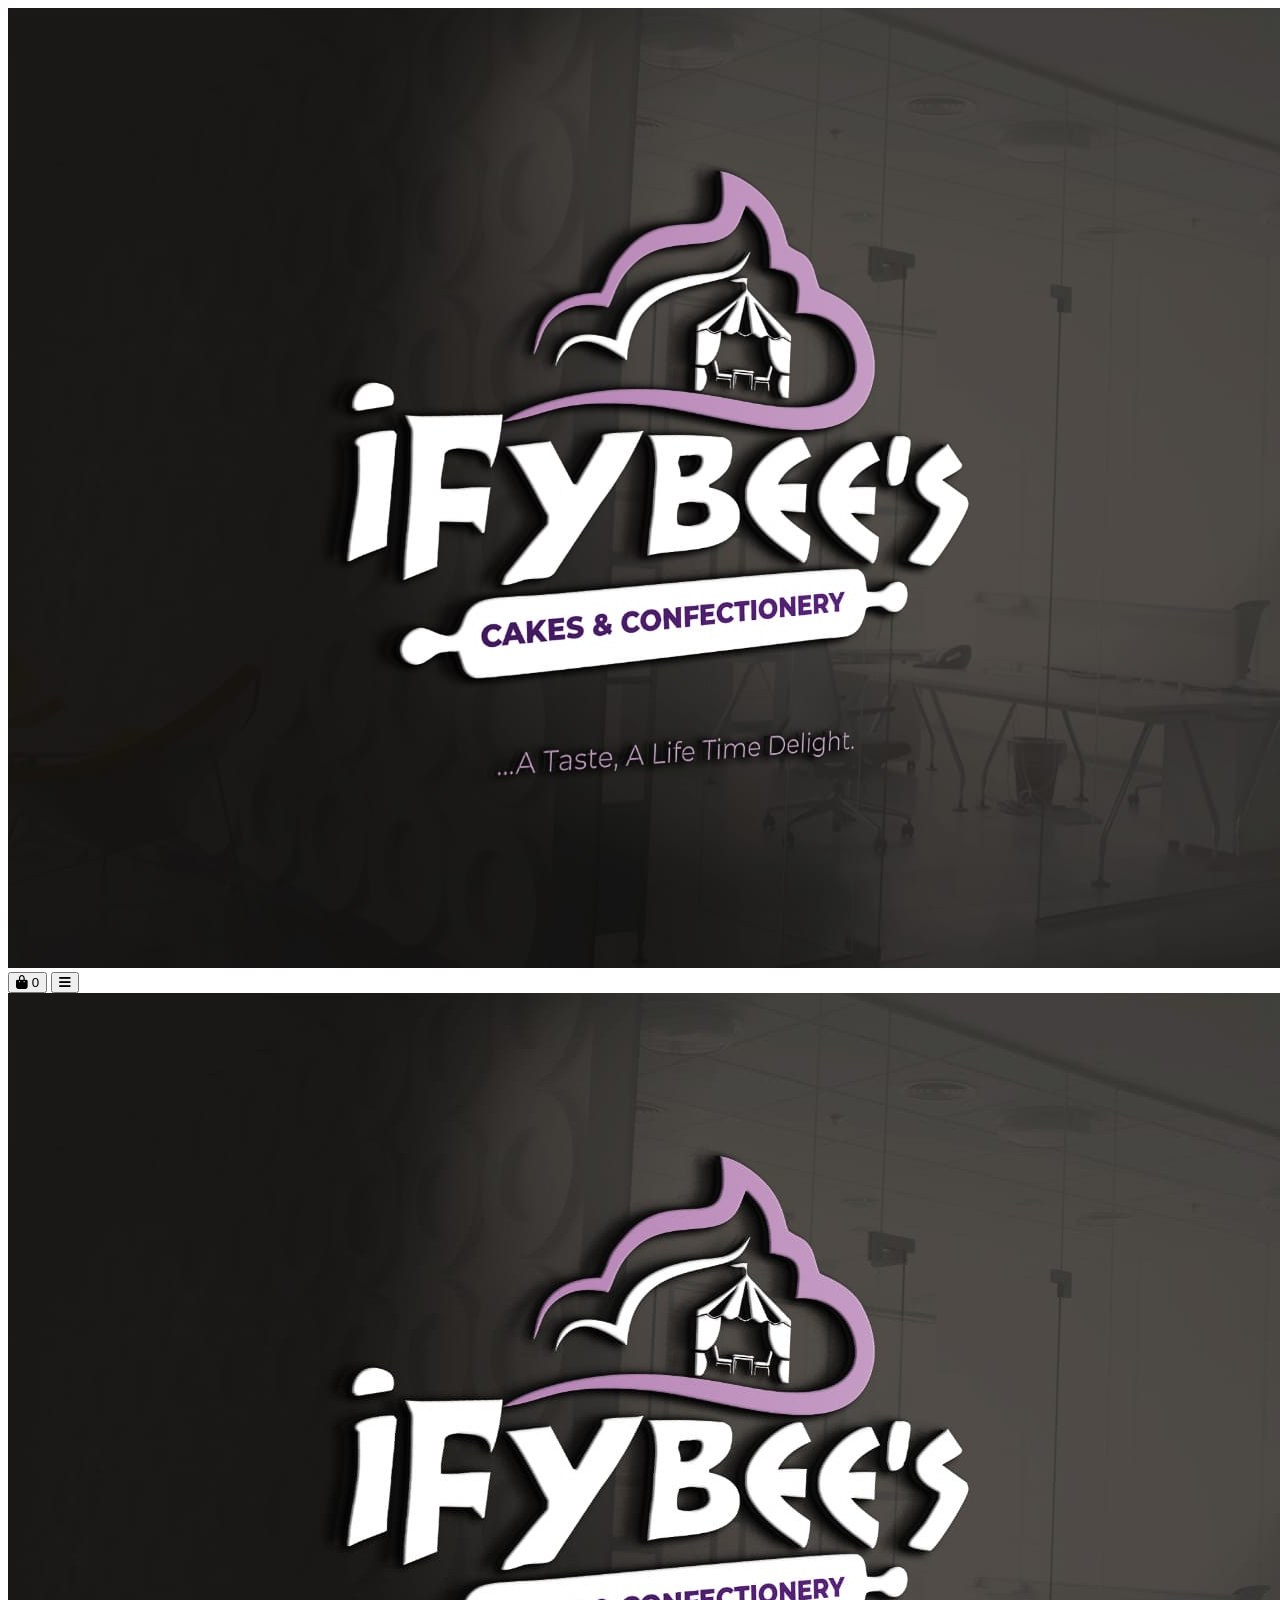
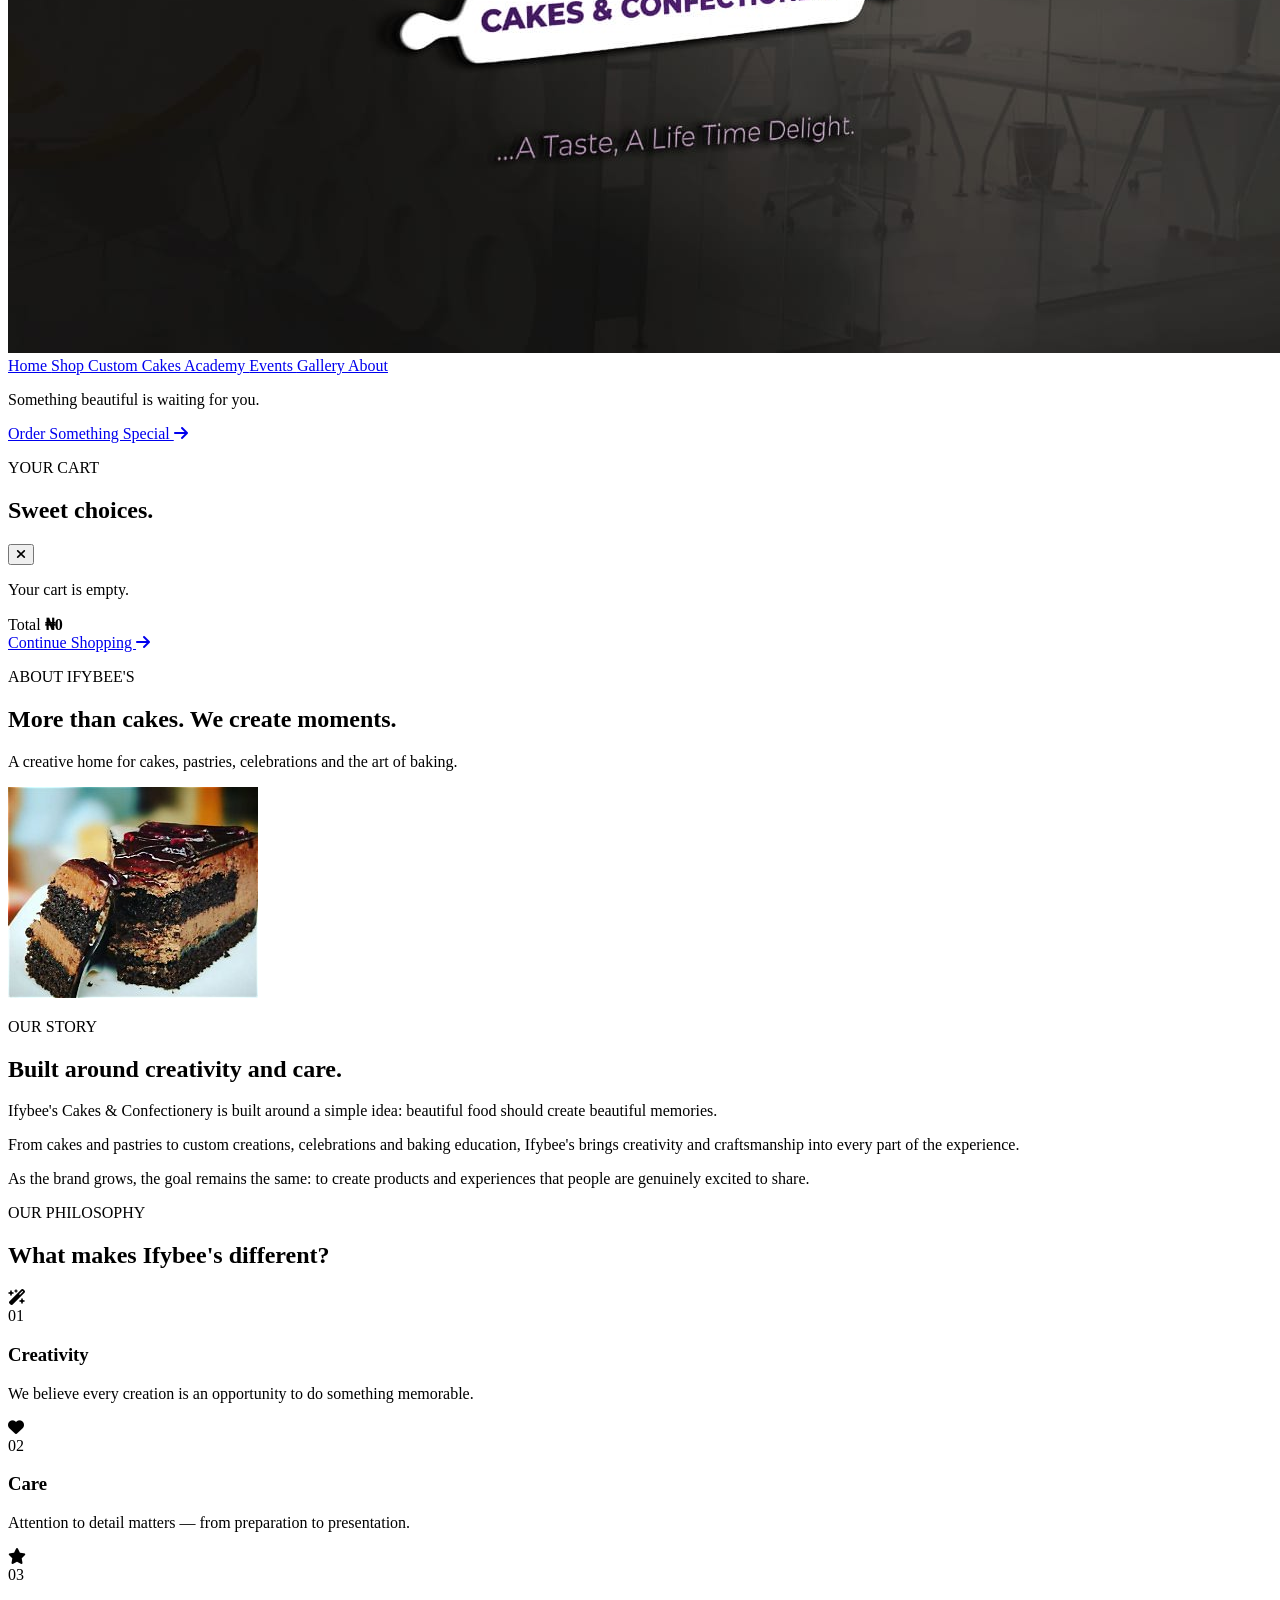
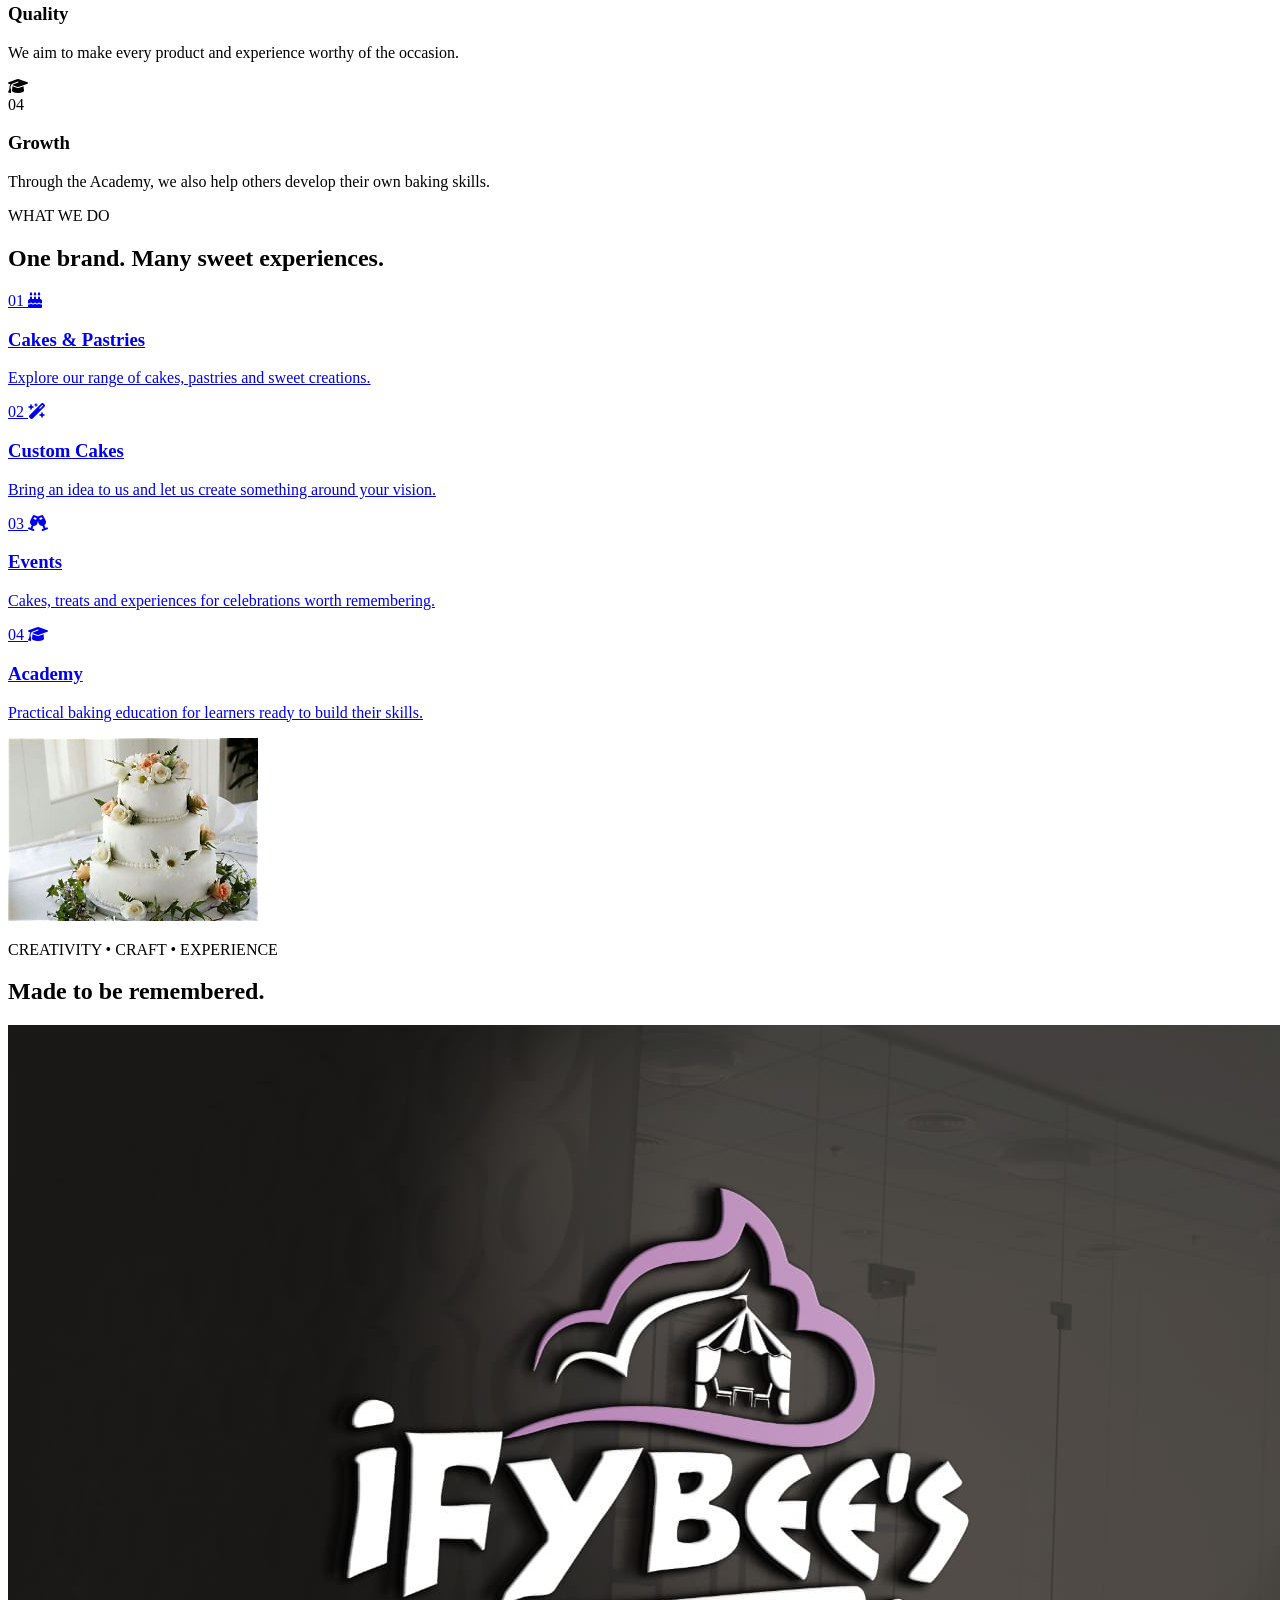
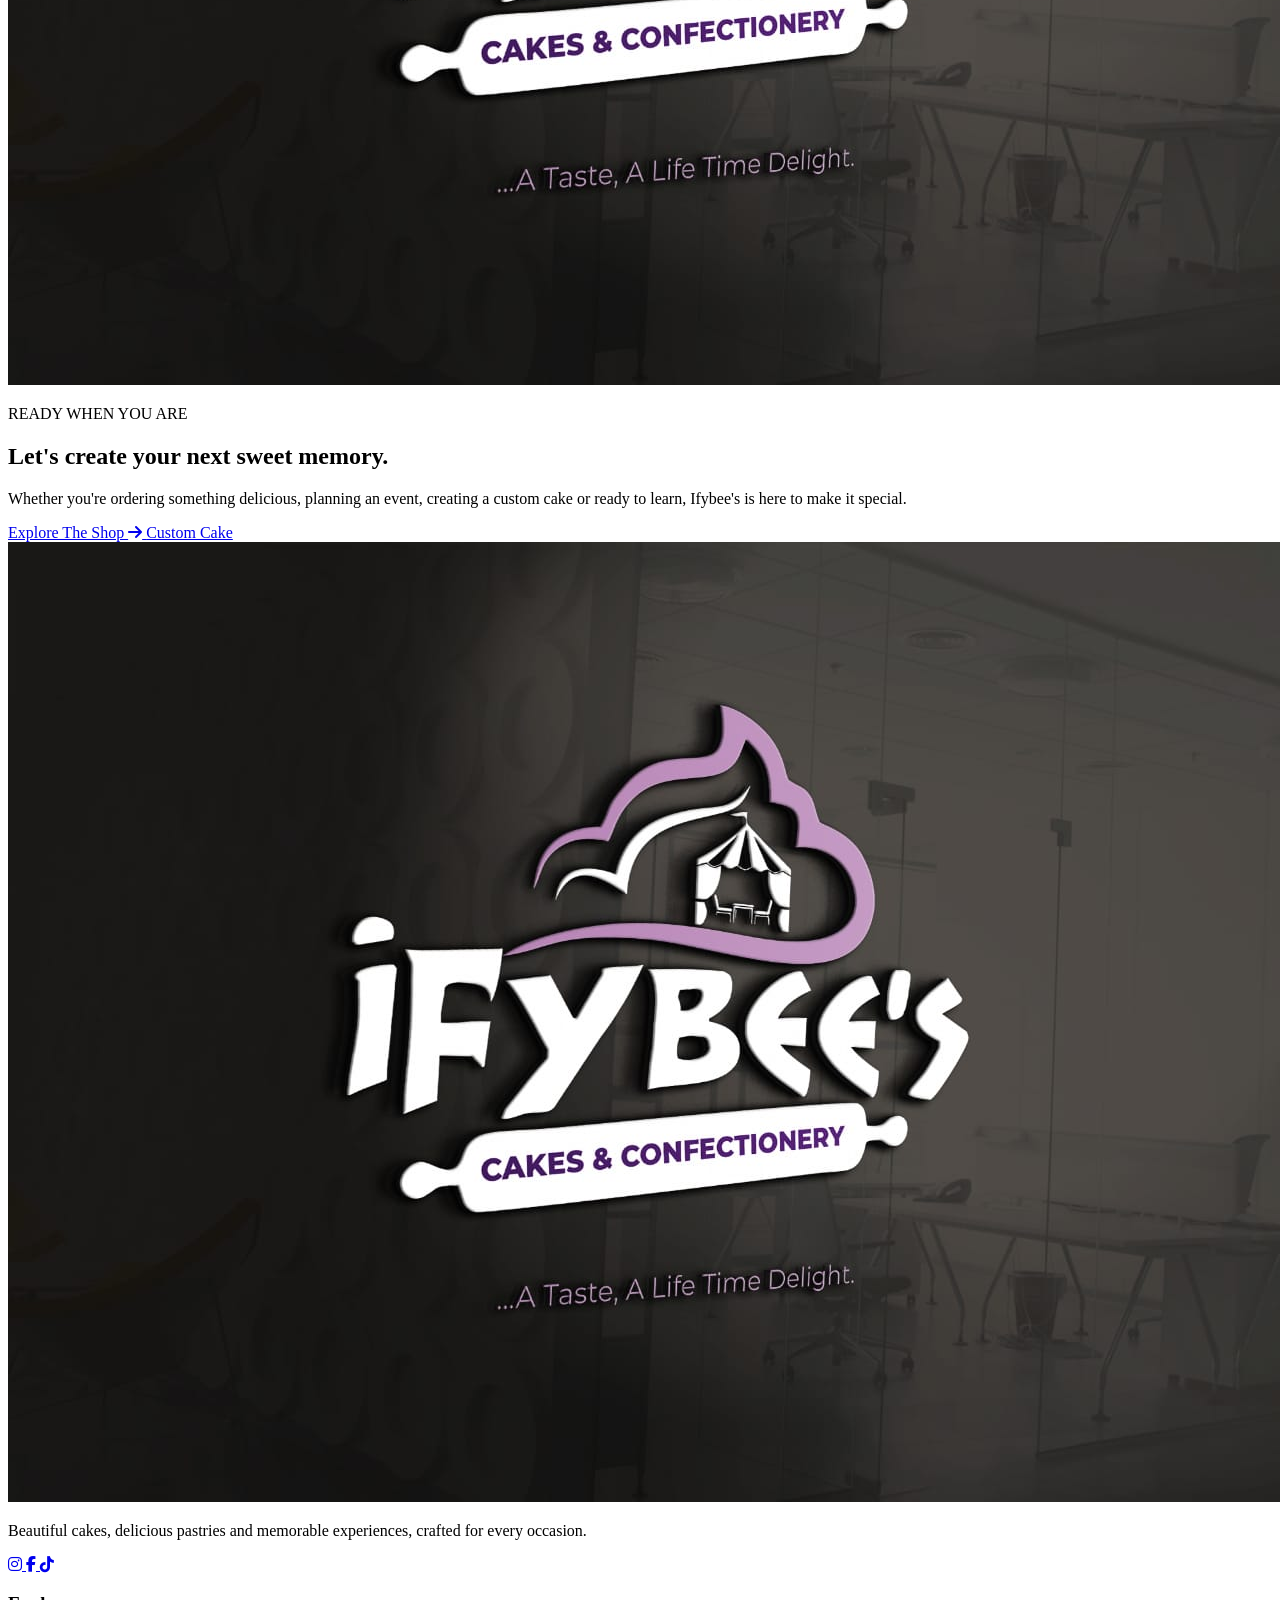
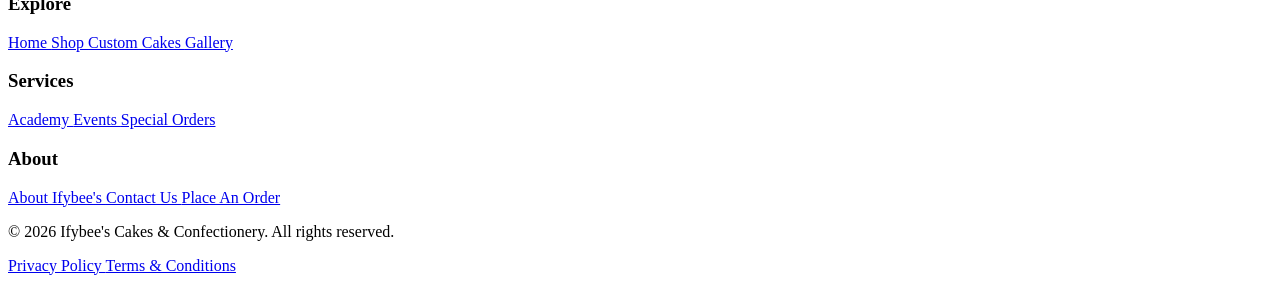
==== commit 57c388b4: "Changed the visual theme of ifybee cakes to a creaam aesthetic as dark theme original  color scheme " ====
--- a/about.html
+++ b/about.html
@@ -1,379 +1,410 @@
 <!DOCTYPE html>
 <html lang="en">
+
 <head>
+
     <meta charset="UTF-8">
+
     <meta name="viewport" content="width=device-width, initial-scale=1.0">
 
-    <meta
-        name="description"
-        content="Learn more about Ifybee's Cakes & Confectionery, our story, values, services and passion for creating memorable experiences."
-    >
-
-    <title>About | Ifybee's Cakes & Confectionery</title>
-
-    <link
-        href="https://cdn.jsdelivr.net/npm/bootstrap@5.3.3/dist/css/bootstrap.min.css"
-        rel="stylesheet"
-    >
-
-    <link
-        href="https://cdnjs.cloudflare.com/ajax/libs/font-awesome/6.5.2/css/all.min.css"
-        rel="stylesheet"
-    >
-
-    <link href="css/about.css" rel="stylesheet">
-    <link href="css/responsiveness.css" rel="stylesheet">
+    <meta name="description"
+        content="Learn more about Ifybee's Cakes & Confectionery, our story, values, services and passion for creating memorable experiences.">
+
+    <title>About Ifybee's | Cakes & Confectionery</title>
+
+    <link rel="stylesheet"
+        href="https://cdnjs.cloudflare.com/ajax/libs/font-awesome/6.5.2/css/all.min.css">
+
+    <link rel="stylesheet" href="CSS/about.css">
+
+    <link rel="stylesheet" href="CSS/responsiveness.css">
+
 </head>
 
-<body data-page="about">
+
+<body>
 
     <!-- HEADER -->
+
     <header class="navbar">
 
-        <a
-            href="index.html"
-            class="logo"
-            aria-label="Ifybee's Cakes & Confectionery home"
-        >
-            <img
-                src="IMAGES/ifybeeslogo.jpg"
-                alt="Ifybee's Cakes & Confectionery"
-            >
+        <a href="index.html" class="logo">
+
+            <img src="IMAGES/ifybeeslogo.jpg"
+                alt="Ifybee's Cakes & Confectionery">
+
         </a>
 
+
         <div class="nav-actions">
 
-            <button
-                class="cart-button"
+            <button class="cart-btn"
                 type="button"
-                aria-label="Shopping cart"
-                title="Shopping cart"
-            >
-                <i class="fa-solid fa-bag-shopping" aria-hidden="true"></i>
-                <span class="cart-count" hidden>0</span>
+                aria-label="Open shopping cart">
+
+                <i class="fa-solid fa-bag-shopping"></i>
+
+                <span class="cart-count">0</span>
+
             </button>
 
-            <button
-                class="menu-button"
+
+            <button class="menu-btn"
                 type="button"
-                aria-label="Open navigation menu"
-                aria-controls="site-menu"
-                aria-expanded="false"
-            >
-                <i class="fa-solid fa-bars" aria-hidden="true"></i>
+                aria-label="Open menu"
+                aria-expanded="false">
+
+                <i class="fa-solid fa-bars"></i>
+
             </button>
 
         </div>
+
     </header>
 
 
-    <!-- MENU -->
+    <!-- SIDE MENU -->
+
     <div class="menu-overlay"></div>
 
-    <aside class="side-menu" id="site-menu" aria-hidden="true">
-        <div class="side-menu-header">
+
+    <aside class="side-menu" aria-hidden="true">
+
+        <div class="menu-top">
+
+            <img src="IMAGES/ifybeeslogo.jpg"
+                alt="Ifybee's Cakes & Confectionery">
+
+        </div>
+
+
+        <nav class="menu-links">
+
+            <a href="index.html">
+                Home
+            </a>
+
+            <a href="shop.html">
+                Shop
+            </a>
+
+            <a href="customcakes.html">
+                Custom Cakes
+            </a>
+
+            <a href="academy.html">
+                Academy
+            </a>
+
+            <a href="events.html">
+                Events
+            </a>
+
+            <a href="gallery.html">
+                Gallery
+            </a>
+
+            <a href="about.html">
+                About
+            </a>
+
+        </nav>
+
+
+        <div class="menu-footer">
+
+            <p>
+                Something beautiful is waiting for you.
+            </p>
+
+            <a href="shop.html" class="menu-order">
+                Order Something Special
+                <i class="fa-solid fa-arrow-right"></i>
+            </a>
+
+        </div>
+
+    </aside>
+
+
+    <!-- CART -->
+
+    <div class="cart-overlay"></div>
+
+
+    <aside class="cart" aria-hidden="true">
+
+        <div class="cart-header">
+
             <div>
-                <span class="menu-small-title">IFYBEE'S</span>
-                <span class="menu-title">MENU</span>
-            </div>
-            <button class="close-menu" type="button" aria-label="Close navigation menu">
-                <i class="fa-solid fa-xmark" aria-hidden="true"></i>
+
+                <p>YOUR CART</p>
+
+                <h2>
+                    Sweet choices.
+                </h2>
+
+            </div>
+
+
+            <button class="cart-close"
+                type="button"
+                aria-label="Close cart">
+
+                <i class="fa-solid fa-xmark"></i>
+
             </button>
+
         </div>
-        <nav class="side-menu-links" aria-label="Main navigation">
-            <a href="shop.html">Shop</a>
-            <a href="customcakes.html">Custom Cakes</a>
-            <a href="academy.html">Academy</a>
-            <a href="events.html">Events</a>
-            <a href="gallery.html">Gallery</a>
-            <a href="about.html" class="active" aria-current="page">About</a>
-        </nav>
-        <div class="side-menu-footer">
-            <p>Something beautiful is waiting for you.</p>
-            <a href="customcakes.html" class="menu-order-button">Order Something Special
+
+
+        <div class="cart-items"></div>
+
+
+        <div class="cart-bottom">
+
+            <div class="cart-total">
+
+                <span>Total</span>
+
+                <strong class="cart-total-price">
+                    ₦0
+                </strong>
+
+            </div>
+
+
+            <a href="customcakes.html" class="cart-order">
+                Continue Shopping
                 <i class="fa-solid fa-arrow-right"></i>
             </a>
+
         </div>
+
     </aside>
 
 
     <main>
 
         <!-- HERO -->
+
         <section class="about-hero">
 
-            <div class="hero-image">
-                <img
-                        src="IMAGES/cakes/cake image 3.jpg"
-                    alt="Ifybee's cake creation"
-                >
-            </div>
+            <div class="hero-image"></div>
 
             <div class="hero-overlay"></div>
 
-            <div class="hero-glow"></div>
-
-            <div class="hero-content reveal">
-
-                <p class="hero-label">
-                    GET TO KNOW IFYBEE'S
+
+            <div class="hero-content">
+
+                <p class="section-label">
+                    ABOUT IFYBEE'S
                 </p>
+
 
                 <h1>
                     More than cakes.
-                    <span>More than sweetness.</span>
+                    <span>We create moments.</span>
                 </h1>
 
-                <p class="hero-description">
-                    Discover the story, passion and creativity behind
-                    Ifybee's Cakes & Confectionery.
+
+                <p>
+                    A creative home for cakes, pastries,
+                    celebrations and the art of baking.
                 </p>
 
-                <a
-                    href="#story"
-                    class="btn btn-primary"
-                >
-                    Our Story
-                    <i class="fa-solid fa-arrow-down" aria-hidden="true"></i>
-                </a>
-
-            </div>
-
-            <div class="hero-scroll">
-                <span>Scroll to explore</span>
-                <span aria-hidden="true">↓</span>
             </div>
 
         </section>
 
 
-        <!-- INTRO -->
-        <section class="about-intro" id="story">
-
-            <div class="intro-label reveal">
-                <p class="section-label">THE IFYBEE'S STORY</p>
-            </div>
-
-            <div class="intro-content reveal">
+        <!-- STORY -->
+
+        <section class="story">
+
+            <div class="story-grid">
+
+                <div class="story-image">
+
+                    <img src="IMAGES/cakes/cake image 3.jpg"
+                        alt="Ifybee's cake creation"
+                        loading="lazy">
+
+                </div>
+
+
+                <div class="story-text">
+
+                    <p class="section-label">
+                        OUR STORY
+                    </p>
+
+
+                    <h2>
+                        Built around
+                        <span>creativity and care.</span>
+                    </h2>
+
+
+                    <p>
+                        Ifybee's Cakes & Confectionery is built
+                        around a simple idea: beautiful food should
+                        create beautiful memories.
+                    </p>
+
+
+                    <p>
+                        From cakes and pastries to custom creations,
+                        celebrations and baking education, Ifybee's
+                        brings creativity and craftsmanship into
+                        every part of the experience.
+                    </p>
+
+
+                    <p>
+                        As the brand grows, the goal remains the same:
+                        to create products and experiences that people
+                        are genuinely excited to share.
+                    </p>
+
+                </div>
+
+            </div>
+
+        </section>
+
+
+        <!-- PHILOSOPHY -->
+
+        <section class="philosophy">
+
+            <div class="section-heading">
+
+                <p class="section-label">
+                    OUR PHILOSOPHY
+                </p>
+
 
                 <h2>
-                    Creating sweetness
-                    <span>with purpose.</span>
+                    What makes
+                    <span>Ifybee's different?</span>
                 </h2>
 
-                <p>
-                    Ifybee's Cakes & Confectionery is built around the
-                    simple idea that food can become part of a memory.
-                    From beautifully decorated cakes to delicious
-                    pastries and practical baking experiences, every
-                    creation is designed to make an occasion feel special.
-                </p>
+            </div>
+
+
+            <div class="values-grid">
+
+                <article class="value-card">
+
+                    <div class="value-icon">
+
+                        <i class="fa-solid fa-wand-magic-sparkles"></i>
+
+                    </div>
+
+
+                    <span>01</span>
+
+                    <h3>
+                        Creativity
+                    </h3>
+
+
+                    <p>
+                        We believe every creation is an
+                        opportunity to do something memorable.
+                    </p>
+
+                </article>
+
+
+                <article class="value-card">
+
+                    <div class="value-icon">
+
+                        <i class="fa-solid fa-heart"></i>
+
+                    </div>
+
+
+                    <span>02</span>
+
+                    <h3>
+                        Care
+                    </h3>
+
+
+                    <p>
+                        Attention to detail matters — from
+                        preparation to presentation.
+                    </p>
+
+                </article>
+
+
+                <article class="value-card">
+
+                    <div class="value-icon">
+
+                        <i class="fa-solid fa-star"></i>
+
+                    </div>
+
+
+                    <span>03</span>
+
+                    <h3>
+                        Quality
+                    </h3>
+
+
+                    <p>
+                        We aim to make every product and
+                        experience worthy of the occasion.
+                    </p>
+
+                </article>
+
+
+                <article class="value-card">
+
+                    <div class="value-icon">
+
+                        <i class="fa-solid fa-graduation-cap"></i>
+
+                    </div>
+
+
+                    <span>04</span>
+
+                    <h3>
+                        Growth
+                    </h3>
+
+
+                    <p>
+                        Through the Academy, we also help
+                        others develop their own baking skills.
+                    </p>
+
+                </article>
 
             </div>
 
         </section>
 
 
-        <!-- STORY -->
-        <section class="story-section">
-
-            <div class="story-image reveal">
-
-                <img
-                    src="IMAGES/slide/background cake.jpg"
-                    alt="Beautiful cake prepared by Ifybee's"
-                    loading="lazy"
-                >
-
-                <div class="image-badge">
-                    <span>IFYBEE'S</span>
-                    <strong>CAKES</strong>
-                </div>
-
-            </div>
-
-            <div class="story-content reveal">
-
-                <p class="section-label">
-                    OUR JOURNEY
-                </p>
-
-                <h2>
-                    Built around
-                    <span>creativity.</span>
-                </h2>
-
-                <p>
-                    At Ifybee's, baking is more than following a recipe.
-                    It is about combining flavour, presentation and
-                    creativity to create something people remember.
-                </p>
-
-                <p>
-                    Our work brings together cakes, pastries, custom
-                    creations, baking education and event-related
-                    experiences under one brand.
-                </p>
-
-                <div class="story-points">
-
-                    <div class="story-point">
-                        <span>
-                            <i class="fa-solid fa-cake-candles" aria-hidden="true"></i>
-                        </span>
-
-                        <div>
-                            <h3>Beautiful Creations</h3>
-                            <p>
-                                Cakes and pastries prepared with attention
-                                to presentation and detail.
-                            </p>
-                        </div>
-                    </div>
-
-                    <div class="story-point">
-                        <span>
-                            <i class="fa-solid fa-wand-magic-sparkles" aria-hidden="true"></i>
-                        </span>
-
-                        <div>
-                            <h3>Creative Ideas</h3>
-                            <p>
-                                Designs that allow special occasions to
-                                have their own personality.
-                            </p>
-                        </div>
-                    </div>
-
-                    <div class="story-point">
-                        <span>
-                            <i class="fa-solid fa-graduation-cap" aria-hidden="true"></i>
-                        </span>
-
-                        <div>
-                            <h3>Practical Learning</h3>
-                            <p>
-                                Baking experiences through Ifybee's
-                                Academy.
-                            </p>
-                        </div>
-                    </div>
-
-                </div>
-
-            </div>
-
-        </section>
-
-
-        <!-- VALUES -->
-        <section class="values-section" id="values">
-
-            <div class="section-heading reveal">
-
-                <p class="section-label">
-                    WHAT WE VALUE
-                </p>
-
-                <h2>
-                    The things that
-                    <span>matter.</span>
-                </h2>
-
-                <p>
-                    The Ifybee's experience is shaped by creativity,
-                    care and the desire to make every creation meaningful.
-                </p>
-
-            </div>
-
-
-            <div class="values-grid">
-
-                <article class="value-card reveal">
-
-                    <div class="value-icon">
-                        <i class="fa-solid fa-heart" aria-hidden="true"></i>
-                    </div>
-
-                    <span class="value-number">01</span>
-
-                    <h3>Passion</h3>
-
-                    <p>
-                        We put genuine enthusiasm into the things we create
-                        and the experiences we provide.
-                    </p>
-
-                </article>
-
-
-                <article class="value-card reveal">
-
-                    <div class="value-icon">
-                        <i class="fa-solid fa-wand-magic-sparkles" aria-hidden="true"></i>
-                    </div>
-
-                    <span class="value-number">02</span>
-
-                    <h3>Creativity</h3>
-
-                    <p>
-                        We enjoy turning ideas into visually exciting and
-                        memorable creations.
-                    </p>
-
-                </article>
-
-
-                <article class="value-card reveal">
-
-                    <div class="value-icon">
-                        <i class="fa-solid fa-star" aria-hidden="true"></i>
-                    </div>
-
-                    <span class="value-number">03</span>
-
-                    <h3>Quality</h3>
-
-                    <p>
-                        Attention to flavour, presentation and detail remains
-                        an important part of the experience.
-                    </p>
-
-                </article>
-
-
-                <article class="value-card reveal">
-
-                    <div class="value-icon">
-                        <i class="fa-solid fa-users" aria-hidden="true"></i>
-                    </div>
-
-                    <span class="value-number">04</span>
-
-                    <h3>Experience</h3>
-
-                    <p>
-                        From customers to aspiring bakers, we want every
-                        interaction with Ifybee's to be worthwhile.
-                    </p>
-
-                </article>
-
-            </div>
-
-        </section>
-
-
-        <!-- SERVICES -->
-        <section class="services-section">
-
-            <div class="services-heading reveal">
+        <!-- WHAT WE DO -->
+
+        <section class="what-we-do">
+
+            <div class="section-heading center">
 
                 <p class="section-label">
                     WHAT WE DO
                 </p>
+
 
                 <h2>
                     One brand.
@@ -385,189 +416,104 @@
 
             <div class="services-grid">
 
-                <article class="service-card reveal">
-
-                    <div class="service-image">
-                        <img
-                            src="IMAGES/cakes/cake image 3.jpg"
-                            alt="Ifybee's cake service"
-                            loading="lazy"
-                        >
-                    </div>
-
-                    <div class="service-content">
-
-                        <span>01</span>
-
-                        <i class="fa-solid fa-cake-candles" aria-hidden="true"></i>
-
-                        <h3>Cakes & Pastries</h3>
-
-                        <p>
-                            Explore cakes and freshly prepared pastries
-                            created for different occasions.
-                        </p>
-
-                        <a href="shop.html">
-                            Explore Shop
-                            <i class="fa-solid fa-arrow-right" aria-hidden="true"></i>
-                        </a>
-
-                    </div>
-
-                </article>
-
-
-                <article class="service-card reveal">
-
-                    <div class="service-image">
-                        <img
-                            src="IMAGES/slide/background cake.jpg"
-                            alt="Custom cake design"
-                            loading="lazy"
-                        >
-                    </div>
-
-                    <div class="service-content">
-
-                        <span>02</span>
-
-                        <i class="fa-solid fa-wand-magic-sparkles" aria-hidden="true"></i>
-
-                        <h3>Custom Cakes</h3>
-
-                        <p>
-                            Bring your idea and explore a cake experience
-                            built around your occasion.
-                        </p>
-
-                        <a href="customcakes.html">
-                            Create Your Cake
-                            <i class="fa-solid fa-arrow-right" aria-hidden="true"></i>
-                        </a>
-
-                    </div>
-
-                </article>
-
-
-                <article class="service-card reveal">
-
-                    <div class="service-image">
-                        <img
-                            src="IMAGES/academy/A.webp"
-                            alt="Ifybee's baking academy"
-                            loading="lazy"
-                        >
-                    </div>
-
-                    <div class="service-content">
-
-                        <span>03</span>
-
-                        <i class="fa-solid fa-graduation-cap" aria-hidden="true"></i>
-
-                        <h3>Academy</h3>
-
-                        <p>
-                            Learn practical baking and confectionery skills
-                            through Ifybee's Academy.
-                        </p>
-
-                        <a href="academy.html">
-                            Explore Academy
-                            <i class="fa-solid fa-arrow-right" aria-hidden="true"></i>
-                        </a>
-
-                    </div>
-
-                </article>
-
-
-                <article class="service-card reveal">
-
-                    <div class="service-image">
-                        <img
-                            src="IMAGES/pastries/meatpie.webp"
-                            alt="Ifybee's event catering service"
-                            loading="lazy"
-                        >
-                    </div>
-
-                    <div class="service-content">
-
-                        <span>04</span>
-
-                        <i class="fa-solid fa-champagne-glasses" aria-hidden="true"></i>
-
-                        <h3>Events</h3>
-
-                        <p>
-                            Add something special to celebrations and
-                            memorable occasions.
-                        </p>
-
-                        <a href="events.html">
-                            Explore Events
-                            <i class="fa-solid fa-arrow-right" aria-hidden="true"></i>
-                        </a>
-
-                    </div>
-
-                </article>
+                <a href="shop.html" class="service-card">
+
+                    <span>01</span>
+
+                    <i class="fa-solid fa-cake-candles"></i>
+
+                    <h3>
+                        Cakes & Pastries
+                    </h3>
+
+                    <p>
+                        Explore our range of cakes,
+                        pastries and sweet creations.
+                    </p>
+
+                </a>
+
+
+                <a href="customcakes.html" class="service-card">
+
+                    <span>02</span>
+
+                    <i class="fa-solid fa-wand-magic-sparkles"></i>
+
+                    <h3>
+                        Custom Cakes
+                    </h3>
+
+                    <p>
+                        Bring an idea to us and let us
+                        create something around your vision.
+                    </p>
+
+                </a>
+
+
+                <a href="events.html" class="service-card">
+
+                    <span>03</span>
+
+                    <i class="fa-solid fa-champagne-glasses"></i>
+
+                    <h3>
+                        Events
+                    </h3>
+
+                    <p>
+                        Cakes, treats and experiences
+                        for celebrations worth remembering.
+                    </p>
+
+                </a>
+
+
+                <a href="academy.html" class="service-card">
+
+                    <span>04</span>
+
+                    <i class="fa-solid fa-graduation-cap"></i>
+
+                    <h3>
+                        Academy
+                    </h3>
+
+                    <p>
+                        Practical baking education for
+                        learners ready to build their skills.
+                    </p>
+
+                </a>
 
             </div>
 
         </section>
 
 
-        <!-- EXPERIENCE -->
-        <section class="experience-section">
-
-            <div class="experience-image reveal">
-
-                <img
-                    src="IMAGES/pastries/meatpie.webp"
-                    alt="Ifybee's pastry creation"
-                    loading="lazy"
-                >
-
-            </div>
-
-            <div class="experience-content reveal">
-
-                <p class="section-label">
-                    THE EXPERIENCE
-                </p>
-
-                <h2>
-                    Something worth
-                    <span>coming back to.</span>
-                </h2>
-
-                <p>
-                    Whether you are ordering a cake, exploring pastry
-                    options, planning an event or learning how to bake,
-                    Ifybee's is designed around an experience that feels
-                    personal and memorable.
-                </p>
-
-                <div class="experience-stats">
-
-                    <div>
-                        <strong>01</strong>
-                        <span>Creative cakes</span>
-                    </div>
-
-                    <div>
-                        <strong>02</strong>
-                        <span>Fresh pastries</span>
-                    </div>
-
-                    <div>
-                        <strong>03</strong>
-                        <span>Practical classes</span>
-                    </div>
+        <!-- FEATURE IMAGE -->
+
+        <section class="about-image">
+
+            <div class="large-image">
+
+                <img src="IMAGES/slide/background cake.jpg"
+                    alt="Ifybee's cake creation"
+                    loading="lazy">
+
+
+                <div class="image-caption">
+
+                    <p>
+                        CREATIVITY • CRAFT • EXPERIENCE
+                    </p>
+
+
+                    <h2>
+                        Made to be
+                        <span>remembered.</span>
+                    </h2>
 
                 </div>
 
@@ -577,43 +523,46 @@
 
 
         <!-- CTA -->
+
         <section class="about-cta">
 
-            <div class="cta-glow"></div>
-
-            <div class="cta-content reveal">
-
-                <p class="section-label">
-                    YOUR NEXT MOMENT
-                </p>
-
-                <h2>
-                    Let's make it
-                    <span>special.</span>
-                </h2>
-
-                <p>
-                    Explore the Ifybee's collection, create a custom cake,
-                    learn something new or plan your next celebration.
-                </p>
-
-                <div class="cta-buttons">
-
-                    <a
-                        href="shop.html"
-                        class="btn btn-primary"
-                    >
-                        Explore Shop
-                    </a>
-
-                    <a
-                        href="customcakes.html"
-                        class="btn btn-secondary"
-                    >
-                        Create Your Cake
-                    </a>
-
-                </div>
+            <div class="cta-logo">
+
+                <img src="IMAGES/ifybeeslogo.jpg"
+                    alt="Ifybee's Cakes & Confectionery">
+
+            </div>
+
+
+            <p class="section-label">
+                READY WHEN YOU ARE
+            </p>
+
+
+            <h2>
+                Let's create your
+                <span>next sweet memory.</span>
+            </h2>
+
+
+            <p>
+                Whether you're ordering something delicious,
+                planning an event, creating a custom cake or
+                ready to learn, Ifybee's is here to make it special.
+            </p>
+
+
+            <div class="cta-buttons">
+
+                <a href="shop.html" class="button main-button">
+                    Explore The Shop
+                    <i class="fa-solid fa-arrow-right"></i>
+                </a>
+
+
+                <a href="customcakes.html" class="button outline-button">
+                    Custom Cake
+                </a>
 
             </div>
 
@@ -623,45 +572,37 @@
 
 
     <!-- FOOTER -->
-    <footer class="about-footer">
-
-        <div class="footer-main">
+
+    <footer class="footer">
+
+        <div class="footer-top">
 
             <div class="footer-brand">
 
-                <a
-                    href="index.html"
-                    class="footer-logo"
-                >
-                    <img
-                        src="IMAGES/ifybeeslogo.jpg"
-                        alt="Ifybee's Cakes & Confectionery"
-                    >
-                </a>
+                <img src="IMAGES/ifybeeslogo.jpg"
+                    alt="Ifybee's Cakes & Confectionery">
+
 
                 <p>
                     Beautiful cakes, delicious pastries and memorable
                     experiences, crafted for every occasion.
                 </p>
 
-                <div class="footer-socials">
-
-                    <a href="gallery.html" aria-label="Instagram">
-                        <i class="fa-brands fa-instagram" aria-hidden="true"></i>
+
+                <div class="socials">
+
+                    <a href="#" aria-label="Instagram">
+                        <i class="fa-brands fa-instagram"></i>
                     </a>
 
-                    <a href="about.html#story" aria-label="Facebook">
-                        <i class="fa-brands fa-facebook-f" aria-hidden="true"></i>
+                    <a href="#" aria-label="Facebook">
+                        <i class="fa-brands fa-facebook-f"></i>
                     </a>
 
-                    <a href="academy.html" aria-label="TikTok">
-                        <i class="fa-brands fa-tiktok" aria-hidden="true"></i>
+                    <a href="#" aria-label="TikTok">
+                        <i class="fa-brands fa-tiktok"></i>
                     </a>
 
-                    <a href="customcakes.html#custom-request" aria-label="WhatsApp">
-                        <i class="fa-brands fa-whatsapp" aria-hidden="true"></i>
-                    </a>
-
                 </div>
 
             </div>
@@ -669,34 +610,67 @@
 
             <div class="footer-column">
 
-                <h3>Explore</h3>
-
-                <a href="index.html">Home</a>
-                <a href="shop.html">Shop</a>
-                <a href="customcakes.html">Custom Cakes</a>
-                <a href="gallery.html">Gallery</a>
+                <h3>
+                    Explore
+                </h3>
+
+                <a href="index.html">
+                    Home
+                </a>
+
+                <a href="shop.html">
+                    Shop
+                </a>
+
+                <a href="customcakes.html">
+                    Custom Cakes
+                </a>
+
+                <a href="gallery.html">
+                    Gallery
+                </a>
 
             </div>
 
 
             <div class="footer-column">
 
-                <h3>Services</h3>
-
-                <a href="academy.html">Academy</a>
-                <a href="events.html">Events</a>
-                <a href="customcakes.html">Special Orders</a>
+                <h3>
+                    Services
+                </h3>
+
+                <a href="academy.html">
+                    Academy
+                </a>
+
+                <a href="events.html">
+                    Events
+                </a>
+
+                <a href="customcakes.html">
+                    Special Orders
+                </a>
 
             </div>
 
 
             <div class="footer-column">
 
-                <h3>About</h3>
-
-                <a href="shop.html">Our Products</a>
-                <a href="academy.html">Our Academy</a>
-                <a href="customcakes.html">Custom Cakes</a>
+                <h3>
+                    About
+                </h3>
+
+                <a href="about.html">
+                    About Ifybee's
+                </a>
+
+                <a href="about.html">
+                    Contact Us
+                </a>
+
+                <a href="customcakes.html">
+                    Place An Order
+                </a>
 
             </div>
 
@@ -710,29 +684,28 @@
                 All rights reserved.
             </p>
 
+
             <div>
-                <a href="about.html#story">Privacy Policy</a>
-                <a href="about.html#values">Terms & Conditions</a>
+
+                <a href="#">
+                    Privacy Policy
+                </a>
+
+                <a href="#">
+                    Terms & Conditions
+                </a>
+
             </div>
 
         </div>
 
     </footer>
 
-    <div id="cart-overlay" class="cart-overlay" aria-hidden="true"></div>
-    <aside id="cart" class="cart" aria-hidden="true" aria-label="Shopping cart">
-        <div class="cart-header">
-            <div><span class="cart-kicker">IFYBEE'S</span><h2>Your Cart</h2></div>
-            <button id="close-cart" type="button" aria-label="Close shopping cart"><i class="fa-solid fa-xmark" aria-hidden="true"></i></button>
-        </div>
-        <div id="cart-list" class="cart-list" aria-live="polite"></div>
-        <div class="cart-footer"><h3>Total: <span id="cart-total">₦0</span></h3><button class="checkout-button" type="button">Checkout</button></div>
-    </aside>
-
-
-    <script src="https://cdn.jsdelivr.net/npm/bootstrap@5.3.3/dist/js/bootstrap.bundle.min.js"></script>
+
+    <script src="JS/cart.js"></script>
+
     <script src="JS/about.js"></script>
-    <script src="JS/cart.js"></script>
 
 </body>
+
 </html>
